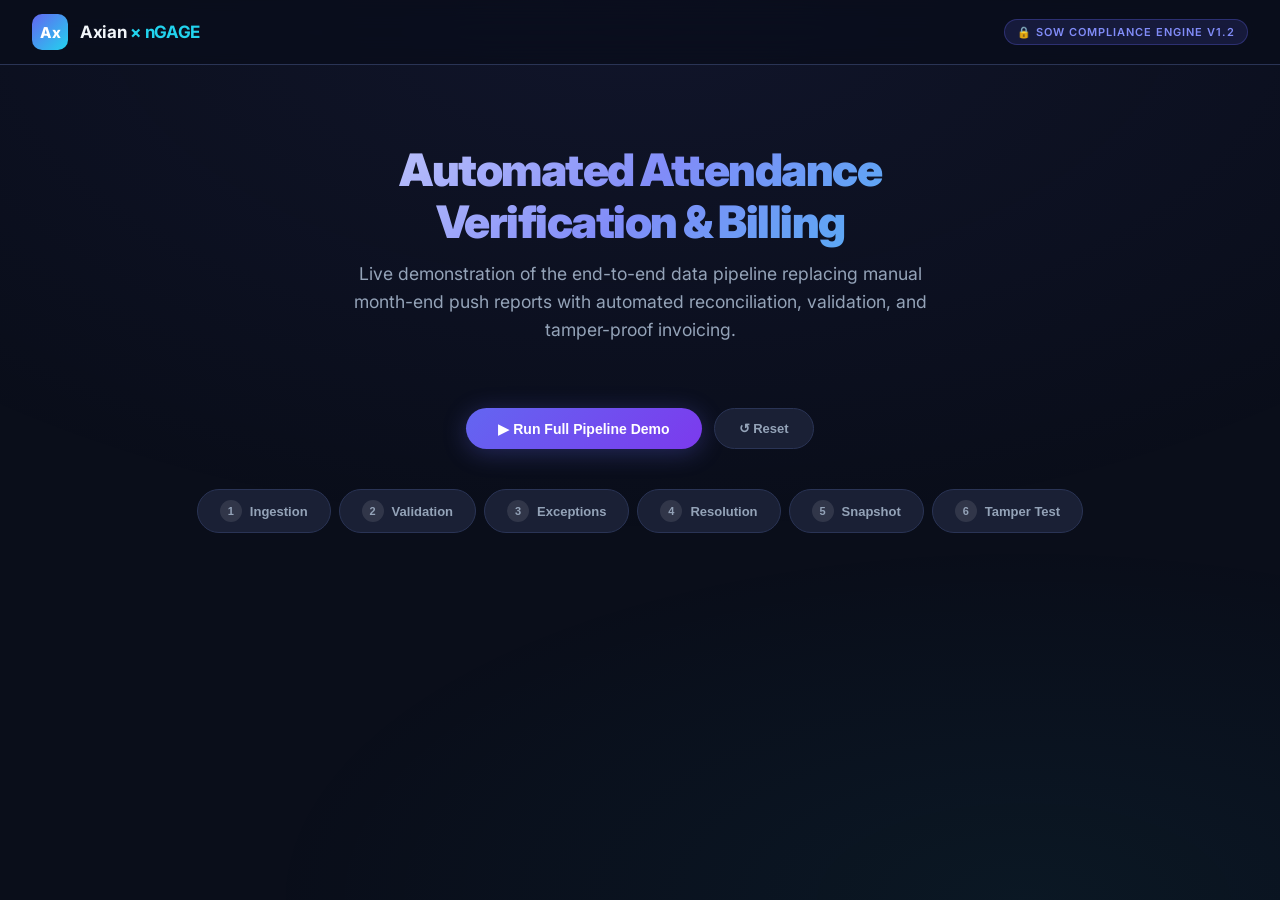
==== demo-dashboard.html @ 5ec512a0 "html demo added" ====
<!DOCTYPE html>
<html lang="en">
<head>
    <meta charset="UTF-8">
    <meta name="viewport" content="width=device-width, initial-scale=1.0">
    <title>Axian x nGAGE — Automated Attendance Verification & Billing System</title>
    <meta name="description" content="Live demo of the automated attendance reconciliation pipeline between Axian and nGAGE.">
    <link rel="preconnect" href="https://fonts.googleapis.com">
    <link href="https://fonts.googleapis.com/css2?family=Inter:wght@300;400;500;600;700;800;900&family=JetBrains+Mono:wght@400;500;600&display=swap" rel="stylesheet">
    <style>
        *, *::before, *::after { box-sizing: border-box; margin: 0; padding: 0; }
        :root {
            --bg-primary: #0a0e1a;
            --bg-secondary: #111827;
            --bg-card: #1a2035;
            --bg-card-hover: #1f2847;
            --border: #2a3455;
            --border-glow: rgba(99, 102, 241, 0.4);
            --text-primary: #f1f5f9;
            --text-secondary: #94a3b8;
            --text-muted: #64748b;
            --accent-indigo: #6366f1;
            --accent-indigo-light: #818cf8;
            --accent-cyan: #22d3ee;
            --accent-green: #34d399;
            --accent-green-bg: rgba(52, 211, 153, 0.12);
            --accent-amber: #fbbf24;
            --accent-amber-bg: rgba(251, 191, 36, 0.12);
            --accent-red: #f87171;
            --accent-red-bg: rgba(248, 113, 113, 0.12);
            --accent-blue: #60a5fa;
            --radius: 12px;
            --radius-lg: 16px;
            --shadow: 0 4px 24px rgba(0, 0, 0, 0.3);
            --shadow-glow: 0 0 30px rgba(99, 102, 241, 0.15);
        }
        html { scroll-behavior: smooth; }
        body {
            font-family: 'Inter', -apple-system, sans-serif;
            background: var(--bg-primary);
            color: var(--text-primary);
            min-height: 100vh;
            overflow-x: hidden;
        }
        body::before {
            content: '';
            position: fixed;
            top: 0; left: 0; right: 0; bottom: 0;
            background:
                radial-gradient(ellipse 80% 60% at 50% 0%, rgba(99,102,241,0.08), transparent),
                radial-gradient(ellipse 60% 40% at 80% 100%, rgba(34,211,238,0.05), transparent);
            pointer-events: none;
            z-index: 0;
        }

        /* Header */
        .header {
            position: sticky; top: 0; z-index: 100;
            background: rgba(10, 14, 26, 0.85);
            backdrop-filter: blur(20px) saturate(1.5);
            border-bottom: 1px solid var(--border);
            padding: 0 2rem;
        }
        .header-inner {
            max-width: 1400px; margin: 0 auto;
            display: flex; align-items: center; justify-content: space-between;
            height: 64px;
        }
        .logo-area { display: flex; align-items: center; gap: 12px; }
        .logo-icon {
            width: 36px; height: 36px; border-radius: 10px;
            background: linear-gradient(135deg, var(--accent-indigo), var(--accent-cyan));
            display: grid; place-items: center; font-weight: 800; font-size: 15px; color: #fff;
        }
        .logo-text { font-weight: 700; font-size: 17px; letter-spacing: -0.3px; }
        .logo-text span { color: var(--accent-cyan); }
        .header-badge {
            font-size: 11px; font-weight: 600; text-transform: uppercase; letter-spacing: 1px;
            padding: 5px 12px; border-radius: 999px;
            background: rgba(99,102,241,0.15); color: var(--accent-indigo-light);
            border: 1px solid rgba(99,102,241,0.3);
        }

        .main { position: relative; z-index: 1; max-width: 1400px; margin: 0 auto; padding: 2rem; }

        /* Hero */
        .hero {
            text-align: center; padding: 3rem 0 2rem;
        }
        .hero h1 {
            font-size: 2.8rem; font-weight: 900; letter-spacing: -1.5px;
            background: linear-gradient(135deg, #fff 0%, var(--accent-indigo-light) 50%, var(--accent-cyan) 100%);
            -webkit-background-clip: text; -webkit-text-fill-color: transparent;
            line-height: 1.15; margin-bottom: 0.75rem;
        }
        .hero p { color: var(--text-secondary); font-size: 1.1rem; max-width: 600px; margin: 0 auto 2rem; line-height: 1.6; }

        /* Pipeline Steps */
        .pipeline-controls {
            display: flex; justify-content: center; gap: 8px; flex-wrap: wrap; margin-bottom: 2.5rem;
        }
        .step-btn {
            padding: 10px 22px; border-radius: 999px; font-size: 13px; font-weight: 600;
            cursor: pointer; border: 1px solid var(--border); background: var(--bg-card);
            color: var(--text-secondary); transition: all 0.3s ease;
            display: flex; align-items: center; gap: 8px;
        }
        .step-btn:hover { border-color: var(--accent-indigo); color: var(--text-primary); background: var(--bg-card-hover); }
        .step-btn.active {
            background: linear-gradient(135deg, var(--accent-indigo), #4f46e5);
            color: #fff; border-color: transparent;
            box-shadow: 0 4px 20px rgba(99,102,241,0.35);
        }
        .step-btn.completed {
            background: var(--accent-green-bg); color: var(--accent-green);
            border-color: rgba(52, 211, 153, 0.3);
        }
        .step-num {
            width: 22px; height: 22px; border-radius: 50%; font-size: 11px;
            display: grid; place-items: center;
            background: rgba(255,255,255,0.1);
        }
        .step-btn.active .step-num { background: rgba(255,255,255,0.25); }
        .step-btn.completed .step-num { background: rgba(52,211,153,0.25); }

        /* Auto-Run Bar */
        .auto-run-bar {
            display: flex; justify-content: center; gap: 12px; margin-bottom: 2.5rem;
        }
        .run-all-btn {
            padding: 12px 32px; border-radius: 999px; font-size: 14px; font-weight: 700;
            cursor: pointer; border: none;
            background: linear-gradient(135deg, var(--accent-indigo), #7c3aed);
            color: #fff; transition: all 0.3s ease;
            box-shadow: 0 4px 24px rgba(99,102,241,0.3);
            display: flex; align-items: center; gap: 8px;
        }
        .run-all-btn:hover { transform: translateY(-2px); box-shadow: 0 8px 32px rgba(99,102,241,0.45); }
        .run-all-btn:disabled { opacity: 0.5; cursor: not-allowed; transform: none; }
        .reset-btn {
            padding: 12px 24px; border-radius: 999px; font-size: 13px; font-weight: 600;
            cursor: pointer; border: 1px solid var(--border); background: var(--bg-card);
            color: var(--text-secondary); transition: all 0.3s ease;
        }
        .reset-btn:hover { border-color: var(--accent-red); color: var(--accent-red); }

        /* Cards */
        .card {
            background: var(--bg-card); border: 1px solid var(--border);
            border-radius: var(--radius-lg); padding: 1.75rem;
            box-shadow: var(--shadow); margin-bottom: 1.5rem;
            transition: all 0.4s ease; opacity: 0; transform: translateY(20px);
        }
        .card.visible { opacity: 1; transform: translateY(0); }
        .card-header {
            display: flex; align-items: center; gap: 12px; margin-bottom: 1.25rem;
            padding-bottom: 1rem; border-bottom: 1px solid var(--border);
        }
        .card-icon {
            width: 40px; height: 40px; border-radius: 10px;
            display: grid; place-items: center; font-size: 18px; flex-shrink: 0;
        }
        .card-icon.ingestion { background: rgba(96, 165, 250, 0.15); color: var(--accent-blue); }
        .card-icon.validation { background: rgba(251, 191, 36, 0.15); color: var(--accent-amber); }
        .card-icon.exception { background: rgba(248, 113, 113, 0.15); color: var(--accent-red); }
        .card-icon.snapshot { background: rgba(52, 211, 153, 0.15); color: var(--accent-green); }
        .card-icon.tamper { background: rgba(248, 113, 113, 0.15); color: var(--accent-red); }
        .card-title { font-size: 1.1rem; font-weight: 700; letter-spacing: -0.3px; }
        .card-subtitle { font-size: 0.82rem; color: var(--text-muted); margin-top: 2px; }

        /* Data Table */
        .data-table {
            width: 100%; border-collapse: separate; border-spacing: 0;
            font-size: 0.85rem;
        }
        .data-table thead th {
            text-align: left; padding: 10px 14px; font-weight: 600; font-size: 0.75rem;
            text-transform: uppercase; letter-spacing: 0.8px; color: var(--text-muted);
            border-bottom: 1px solid var(--border);
        }
        .data-table tbody tr {
            transition: background 0.2s;
        }
        .data-table tbody tr:hover { background: rgba(255,255,255,0.02); }
        .data-table tbody td {
            padding: 10px 14px; border-bottom: 1px solid rgba(42, 52, 85, 0.5);
            color: var(--text-secondary);
        }
        .data-table tbody tr:last-child td { border-bottom: none; }
        .data-table tbody tr.row-enter { animation: rowSlide 0.4s ease forwards; }
        @keyframes rowSlide {
            from { opacity: 0; transform: translateX(-12px); }
            to { opacity: 1; transform: translateX(0); }
        }

        /* Badges */
        .badge {
            display: inline-flex; align-items: center; gap: 4px;
            padding: 3px 10px; border-radius: 999px; font-size: 0.72rem; font-weight: 600;
            text-transform: uppercase; letter-spacing: 0.5px;
        }
        .badge.active { background: var(--accent-green-bg); color: var(--accent-green); }
        .badge.critical { background: var(--accent-red-bg); color: var(--accent-red); }
        .badge.warning { background: var(--accent-amber-bg); color: var(--accent-amber); }
        .badge.resolved { background: var(--accent-green-bg); color: var(--accent-green); }
        .badge.overridden { background: rgba(96,165,250,0.12); color: var(--accent-blue); }
        .badge.open { background: var(--accent-red-bg); color: var(--accent-red); }

        /* Metrics Row */
        .metrics-row { display: grid; grid-template-columns: repeat(auto-fit, minmax(160px, 1fr)); gap: 12px; margin-bottom: 1.25rem; }
        .metric-box {
            background: rgba(255,255,255,0.03); border: 1px solid rgba(42,52,85,0.6);
            border-radius: var(--radius); padding: 14px 16px; text-align: center;
        }
        .metric-value {
            font-size: 1.8rem; font-weight: 800; letter-spacing: -1px;
            font-family: 'JetBrains Mono', monospace;
        }
        .metric-value.green { color: var(--accent-green); }
        .metric-value.amber { color: var(--accent-amber); }
        .metric-value.red { color: var(--accent-red); }
        .metric-value.blue { color: var(--accent-blue); }
        .metric-label { font-size: 0.72rem; color: var(--text-muted); margin-top: 4px; text-transform: uppercase; letter-spacing: 0.5px; font-weight: 600; }

        /* Hash Display */
        .hash-block {
            background: rgba(0,0,0,0.3); border: 1px solid var(--border);
            border-radius: 10px; padding: 16px 18px; margin: 12px 0;
            font-family: 'JetBrains Mono', monospace; font-size: 0.78rem;
            word-break: break-all; line-height: 1.7;
        }
        .hash-label { color: var(--text-muted); font-size: 0.7rem; font-weight: 600; text-transform: uppercase; letter-spacing: 0.5px; margin-bottom: 4px; }
        .hash-value { color: var(--accent-cyan); }
        .hash-value.red { color: var(--accent-red); }
        .hash-value.green { color: var(--accent-green); }

        /* Exception Cards */
        .exception-item {
            background: rgba(248,113,113,0.05); border: 1px solid rgba(248,113,113,0.15);
            border-radius: var(--radius); padding: 14px 16px; margin-bottom: 10px;
            transition: all 0.5s ease;
        }
        .exception-item.resolved {
            background: rgba(52,211,153,0.05); border-color: rgba(52,211,153,0.15);
        }
        .exception-header { display: flex; align-items: center; justify-content: space-between; margin-bottom: 6px; }
        .exception-rule { font-weight: 700; font-size: 0.88rem; }
        .exception-detail { font-size: 0.8rem; color: var(--text-muted); line-height: 1.5; }
        .exception-meta { display: flex; gap: 16px; margin-top: 8px; font-size: 0.75rem; color: var(--text-muted); }

        /* Resolve Button */
        .resolve-btn {
            padding: 6px 14px; border-radius: 8px; font-size: 0.75rem; font-weight: 600;
            cursor: pointer; border: 1px solid rgba(52,211,153,0.3);
            background: rgba(52,211,153,0.1); color: var(--accent-green);
            transition: all 0.2s;
        }
        .resolve-btn:hover { background: rgba(52,211,153,0.2); }
        .resolve-btn:disabled { opacity: 0.4; cursor: not-allowed; }

        /* Tamper Section */
        .tamper-compare {
            display: grid; grid-template-columns: 1fr 1fr; gap: 16px;
            margin-top: 12px;
        }
        .tamper-box {
            border-radius: var(--radius); padding: 14px 16px;
        }
        .tamper-box.original { background: rgba(52,211,153,0.06); border: 1px solid rgba(52,211,153,0.2); }
        .tamper-box.tampered { background: rgba(248,113,113,0.06); border: 1px solid rgba(248,113,113,0.2); }
        .tamper-box-label { font-size: 0.72rem; font-weight: 700; text-transform: uppercase; letter-spacing: 0.5px; margin-bottom: 8px; }
        .tamper-box.original .tamper-box-label { color: var(--accent-green); }
        .tamper-box.tampered .tamper-box-label { color: var(--accent-red); }

        /* Progress Bar */
        .progress-bar-container {
            height: 4px; background: rgba(255,255,255,0.06); border-radius: 999px;
            overflow: hidden; margin: 8px 0;
        }
        .progress-bar-fill {
            height: 100%; border-radius: 999px;
            background: linear-gradient(90deg, var(--accent-indigo), var(--accent-cyan));
            transition: width 0.8s ease;
            width: 0%;
        }

        /* Terminal Log */
        .log-area {
            background: rgba(0,0,0,0.4); border: 1px solid var(--border);
            border-radius: 10px; padding: 14px 16px;
            font-family: 'JetBrains Mono', monospace; font-size: 0.75rem;
            line-height: 1.8; max-height: 220px; overflow-y: auto;
            color: var(--text-muted);
        }
        .log-area .log-info { color: var(--accent-cyan); }
        .log-area .log-warn { color: var(--accent-amber); }
        .log-area .log-err { color: var(--accent-red); }
        .log-area .log-ok { color: var(--accent-green); }

        /* Snapshot Receipt */
        .snapshot-receipt {
            background: linear-gradient(135deg, rgba(52,211,153,0.08), rgba(99,102,241,0.08));
            border: 1px solid rgba(52,211,153,0.25);
            border-radius: var(--radius-lg); padding: 1.75rem; margin-top: 12px;
            position: relative; overflow: hidden;
        }
        .snapshot-receipt::before {
            content: ''; position: absolute; top: 0; left: 0; right: 0; height: 3px;
            background: linear-gradient(90deg, var(--accent-green), var(--accent-cyan), var(--accent-indigo));
        }
        .receipt-row { display: flex; justify-content: space-between; padding: 6px 0; border-bottom: 1px dashed rgba(255,255,255,0.06); }
        .receipt-row:last-child { border-bottom: none; }
        .receipt-key { color: var(--text-muted); font-size: 0.82rem; font-weight: 500; }
        .receipt-val { color: var(--text-primary); font-size: 0.82rem; font-weight: 600; font-family: 'JetBrains Mono', monospace; }

        /* Animations */
        @keyframes pulse { 0%, 100% { opacity: 1; } 50% { opacity: 0.5; } }
        .pulsing { animation: pulse 1.5s ease-in-out infinite; }
        @keyframes shimmer {
            0% { background-position: -200% 0; }
            100% { background-position: 200% 0; }
        }
        .shimmer-text {
            background: linear-gradient(90deg, var(--accent-green), var(--accent-cyan), var(--accent-green));
            background-size: 200% auto;
            -webkit-background-clip: text; -webkit-text-fill-color: transparent;
            animation: shimmer 3s linear infinite;
        }

        /* Alert Banner */
        .alert-banner {
            padding: 14px 20px; border-radius: var(--radius); margin-top: 16px;
            display: flex; align-items: center; gap: 10px; font-weight: 600; font-size: 0.9rem;
        }
        .alert-banner.success { background: rgba(52,211,153,0.1); border: 1px solid rgba(52,211,153,0.25); color: var(--accent-green); }
        .alert-banner.danger { background: rgba(248,113,113,0.1); border: 1px solid rgba(248,113,113,0.25); color: var(--accent-red); }

        /* Responsive */
        @media (max-width: 768px) {
            .hero h1 { font-size: 1.8rem; }
            .tamper-compare { grid-template-columns: 1fr; }
            .metrics-row { grid-template-columns: repeat(2, 1fr); }
            .pipeline-controls { gap: 6px; }
            .step-btn { padding: 8px 14px; font-size: 12px; }
        }

        /* Section visibility */
        .pipeline-section { display: none; }
        .pipeline-section.active { display: block; }
    </style>
</head>
<body>

    <!-- Header -->
    <header class="header">
        <div class="header-inner">
            <div class="logo-area">
                <div class="logo-icon">Ax</div>
                <div class="logo-text">Axian <span>× nGAGE</span></div>
            </div>
            <div class="header-badge">🔒 SOW Compliance Engine v1.2</div>
        </div>
    </header>

    <main class="main">
        <!-- Hero -->
        <section class="hero">
            <h1>Automated Attendance<br>Verification & Billing</h1>
            <p>Live demonstration of the end-to-end data pipeline replacing manual month-end push reports with automated reconciliation, validation, and tamper-proof invoicing.</p>
        </section>

        <!-- Controls -->
        <div class="auto-run-bar">
            <button class="run-all-btn" id="runAllBtn" onclick="runFullPipeline()">
                ▶ Run Full Pipeline Demo
            </button>
            <button class="reset-btn" id="resetBtn" onclick="resetDemo()">
                ↺ Reset
            </button>
        </div>

        <div class="pipeline-controls" id="pipelineControls">
            <button class="step-btn" data-step="1" onclick="goToStep(1)">
                <span class="step-num">1</span> Ingestion
            </button>
            <button class="step-btn" data-step="2" onclick="goToStep(2)">
                <span class="step-num">2</span> Validation
            </button>
            <button class="step-btn" data-step="3" onclick="goToStep(3)">
                <span class="step-num">3</span> Exceptions
            </button>
            <button class="step-btn" data-step="4" onclick="goToStep(4)">
                <span class="step-num">4</span> Resolution
            </button>
            <button class="step-btn" data-step="5" onclick="goToStep(5)">
                <span class="step-num">5</span> Snapshot
            </button>
            <button class="step-btn" data-step="6" onclick="goToStep(6)">
                <span class="step-num">6</span> Tamper Test
            </button>
        </div>

        <!-- STEP 1: Ingestion -->
        <section class="pipeline-section" id="section-1">
            <div class="card visible" id="card-ingestion">
                <div class="card-header">
                    <div class="card-icon ingestion">📡</div>
                    <div>
                        <div class="card-title">SOW Layer 1 — Data Ingestion from nGAGE API</div>
                        <div class="card-subtitle">OAuth2 Authenticated • Paginated • Exponential Backoff Retries</div>
                    </div>
                </div>
                <div class="log-area" id="ingestionLog"></div>
                <div class="progress-bar-container" style="margin-top:12px">
                    <div class="progress-bar-fill" id="ingestionProgress"></div>
                </div>
                <div id="ingestionTable" style="margin-top:16px"></div>
            </div>
        </section>

        <!-- STEP 2: Validation -->
        <section class="pipeline-section" id="section-2">
            <div class="card visible" id="card-validation">
                <div class="card-header">
                    <div class="card-icon validation">⚙️</div>
                    <div>
                        <div class="card-title">SOW Layer 2 — Validation Rules Engine</div>
                        <div class="card-subtitle">Headcount Match • Working Days Check • Absence Threshold</div>
                    </div>
                </div>
                <div class="metrics-row" id="validationMetrics"></div>
                <div id="validationResults"></div>
            </div>
        </section>

        <!-- STEP 3: Exceptions -->
        <section class="pipeline-section" id="section-3">
            <div class="card visible" id="card-exceptions">
                <div class="card-header">
                    <div class="card-icon exception">🚨</div>
                    <div>
                        <div class="card-title">SOW Layer 3 — SLA Exception Queue & Alerts</div>
                        <div class="card-subtitle">Webhook + Email Notifications Dispatched</div>
                    </div>
                </div>
                <div id="exceptionsQueue"></div>
                <div class="log-area" id="alertLog" style="margin-top:16px"></div>
            </div>
        </section>

        <!-- STEP 4: Resolution -->
        <section class="pipeline-section" id="section-4">
            <div class="card visible" id="card-resolution">
                <div class="card-header">
                    <div class="card-icon validation">✅</div>
                    <div>
                        <div class="card-title">SOW Layer 3 — Axian Operations Resolution</div>
                        <div class="card-subtitle">Manual Review & Clearance by Ops Manager / HR Admin</div>
                    </div>
                </div>
                <div id="resolutionQueue"></div>
                <div id="resolutionSummary" style="margin-top:16px"></div>
            </div>
        </section>

        <!-- STEP 5: Snapshot -->
        <section class="pipeline-section" id="section-5">
            <div class="card visible" id="card-snapshot">
                <div class="card-header">
                    <div class="card-icon snapshot">🔏</div>
                    <div>
                        <div class="card-title">SOW Layer 4 — Immutable SHA-256 Billing Snapshot</div>
                        <div class="card-subtitle">Canonical JSON • Cryptographic Hash • HMAC Digital Signature</div>
                    </div>
                </div>
                <div id="snapshotContent"></div>
            </div>
        </section>

        <!-- STEP 6: Tamper Detection -->
        <section class="pipeline-section" id="section-6">
            <div class="card visible" id="card-tamper">
                <div class="card-header">
                    <div class="card-icon tamper">🛡️</div>
                    <div>
                        <div class="card-title">Cryptographic Tamper Detection Audit</div>
                        <div class="card-subtitle">Simulating unauthorized database modification & hash re-verification</div>
                    </div>
                </div>
                <div id="tamperContent"></div>
            </div>
        </section>
    </main>

<script>
// =============================================================================
// SIMULATED DATA (mirrors mock nGAGE API from Python backend)
// =============================================================================
const PERIOD_KEY = "2026-08";
const EMPLOYEES = [
    { code: "EMP-1001", name: "Alice Smith",    status: "ACTIVE", days_worked: 22, approved_leaves: 0, unapproved: 0, location: "US-MAIN" },
    { code: "EMP-1002", name: "Bob Jones",      status: "ACTIVE", days_worked: 20, approved_leaves: 2, unapproved: 0, location: "US-MAIN" },
    { code: "EMP-1003", name: "Charlie Brown",  status: "ACTIVE", days_worked: 18, approved_leaves: 1, unapproved: 3, location: "US-MAIN" },
    { code: "EMP-1004", name: "Diana Prince",   status: "ACTIVE", days_worked: 15, approved_leaves: 0, unapproved: 0, location: "US-MAIN" },
    { code: "EMP-9999", name: "Ghost Employee", status: "ACTIVE", days_worked: 22, approved_leaves: 0, unapproved: 0, location: "US-MAIN" },
];
const EXPECTED_WORKING_DAYS = 22;
const MASTER_HEADCOUNT = ["EMP-1001", "EMP-1002", "EMP-1003", "EMP-1004"];

let currentStep = 0;
let isRunning = false;
let snapshotData = null;

// =============================================================================
// UTILITIES
// =============================================================================
// Speed modifier: multiplied by 4 to make the demo readable during presentations
function sleep(ms) { return new Promise(r => setTimeout(r, ms * 4)); }

function appendLog(id, text, cls = '') {
    const el = document.getElementById(id);
    const line = document.createElement('div');
    line.className = cls;
    line.textContent = `[${new Date().toLocaleTimeString()}] ${text}`;
    el.appendChild(line);
    el.scrollTop = el.scrollHeight;
}

function sha256Hex(str) {
    // Simple deterministic hash simulation for demo
    let h = 0;
    for (let i = 0; i < str.length; i++) { h = ((h << 5) - h + str.charCodeAt(i)) | 0; }
    const hex = Math.abs(h).toString(16).padStart(8, '0');
    return (hex + hex + hex + hex + hex + hex + hex + hex).substring(0, 64);
}

function updateStepButtons(step, status) {
    const btn = document.querySelector(`.step-btn[data-step="${step}"]`);
    if (status === 'active') {
        btn.classList.add('active');
        btn.classList.remove('completed');
    } else if (status === 'completed') {
        btn.classList.remove('active');
        btn.classList.add('completed');
        btn.querySelector('.step-num').textContent = '✓';
    }
}

function showSection(n) {
    document.querySelectorAll('.pipeline-section').forEach(s => s.classList.remove('active'));
    const sec = document.getElementById(`section-${n}`);
    if (sec) sec.classList.add('active');
}

// =============================================================================
// STEP 1: INGESTION
// =============================================================================
async function runIngestion() {
    showSection(1);
    updateStepButtons(1, 'active');
    const log = document.getElementById('ingestionLog');
    log.innerHTML = '';

    appendLog('ingestionLog', 'Initiating OAuth2 Client Credentials flow...', 'log-info');
    await sleep(600);
    appendLog('ingestionLog', 'Bearer token acquired: mock_bearer_xxxx...xxxx (expires in 3600s)', 'log-ok');
    await sleep(400);
    appendLog('ingestionLog', `Fetching attendance records for period "${PERIOD_KEY}"...`, 'log-info');

    document.getElementById('ingestionProgress').style.width = '30%';
    await sleep(500);
    appendLog('ingestionLog', `Page 1/2 fetched: 4 records (EMP-1001 through EMP-1004)`, 'log-info');
    document.getElementById('ingestionProgress').style.width = '65%';
    await sleep(500);
    appendLog('ingestionLog', `Page 2/2 fetched: 1 record (EMP-9999)`, 'log-info');
    document.getElementById('ingestionProgress').style.width = '100%';
    await sleep(300);
    appendLog('ingestionLog', `✓ Ingestion complete: ${EMPLOYEES.length} total records stored in AttendanceIngestion table.`, 'log-ok');

    // Render table
    let html = `<table class="data-table">
        <thead><tr><th>Employee Code</th><th>Name</th><th>Days Worked</th><th>Approved Leave</th><th>Unapproved</th><th>Status</th></tr></thead><tbody>`;
    for (let i = 0; i < EMPLOYEES.length; i++) {
        const e = EMPLOYEES[i];
        const isGhost = !MASTER_HEADCOUNT.includes(e.code);
        const hasIssue = e.unapproved > 0 || (e.days_worked + e.approved_leaves) !== EXPECTED_WORKING_DAYS || isGhost;
        html += `<tr class="row-enter" style="animation-delay:${i * 100}ms">
            <td style="font-family:'JetBrains Mono',monospace;font-weight:600;color:${isGhost ? 'var(--accent-red)' : 'var(--accent-cyan)'}">${e.code}</td>
            <td>${e.name}${isGhost ? ' ⚠️' : ''}</td>
            <td>${e.days_worked}</td>
            <td>${e.approved_leaves}</td>
            <td style="color:${e.unapproved > 0 ? 'var(--accent-red)' : 'var(--accent-green)'}; font-weight:600">${e.unapproved}</td>
            <td><span class="badge ${hasIssue ? 'warning' : 'active'}">${hasIssue ? '⚠ Flagged' : '✓ Clean'}</span></td>
        </tr>`;
    }
    html += '</tbody></table>';
    document.getElementById('ingestionTable').innerHTML = html;

    updateStepButtons(1, 'completed');
}

// =============================================================================
// STEP 2: VALIDATION
// =============================================================================
async function runValidation() {
    showSection(2);
    updateStepButtons(2, 'active');

    let passed = 0, flagged = 0;
    const validationResults = [];

    for (const e of EMPLOYEES) {
        const isKnown = MASTER_HEADCOUNT.includes(e.code);
        const totalAccounted = e.days_worked + e.approved_leaves;
        const daysMismatch = Math.abs(totalAccounted - EXPECTED_WORKING_DAYS) > 0.01;
        const absenceIssue = e.unapproved > 0;

        if (!isKnown) {
            validationResults.push({ code: e.code, name: e.name, rule: 'HEADCOUNT_MATCH', severity: 'CRITICAL', detail: 'Employee not in Axian master database' });
            flagged++;
        } else if (daysMismatch) {
            const variance = totalAccounted - EXPECTED_WORKING_DAYS;
            validationResults.push({ code: e.code, name: e.name, rule: 'WORKING_DAYS_MISMATCH', severity: Math.abs(variance) > 3 ? 'CRITICAL' : 'WARNING',
                detail: `Accounted ${totalAccounted}d vs expected ${EXPECTED_WORKING_DAYS}d (variance: ${variance > 0 ? '+' : ''}${variance}d)` });
            flagged++;
            if (absenceIssue) {
                validationResults.push({ code: e.code, name: e.name, rule: 'UNAPPROVED_ABSENCE', severity: 'WARNING',
                    detail: `${e.unapproved} unapproved absence days detected (threshold: 0)` });
                flagged++;
            }
        } else if (absenceIssue) {
            validationResults.push({ code: e.code, name: e.name, rule: 'UNAPPROVED_ABSENCE', severity: 'WARNING',
                detail: `${e.unapproved} unapproved absence days detected (threshold: 0)` });
            flagged++;
        } else {
            passed++;
        }
    }

    document.getElementById('validationMetrics').innerHTML = `
        <div class="metric-box"><div class="metric-value blue">${EMPLOYEES.length}</div><div class="metric-label">Total Records</div></div>
        <div class="metric-box"><div class="metric-value green">${passed}</div><div class="metric-label">Passed Clean</div></div>
        <div class="metric-box"><div class="metric-value red">${flagged}</div><div class="metric-label">Rules Triggered</div></div>
        <div class="metric-box"><div class="metric-value amber">3</div><div class="metric-label">Active Rules</div></div>
    `;

    let html = `<table class="data-table"><thead><tr><th>Employee</th><th>Rule Code</th><th>Severity</th><th>Detail</th></tr></thead><tbody>`;
    for (const r of validationResults) {
        html += `<tr class="row-enter"><td style="font-family:'JetBrains Mono',monospace;font-weight:600">${r.code}</td>
        <td style="color:var(--accent-amber);font-weight:600">${r.rule}</td>
        <td><span class="badge ${r.severity.toLowerCase()}">${r.severity}</span></td>
        <td style="font-size:0.8rem">${r.detail}</td></tr>`;
    }
    html += '</tbody></table>';
    document.getElementById('validationResults').innerHTML = html;
    await sleep(600);
    updateStepButtons(2, 'completed');

    // Store results for later steps
    window._validationResults = validationResults;
}

// =============================================================================
// STEP 3: EXCEPTION QUEUE & ALERTS
// =============================================================================
async function runExceptions() {
    showSection(3);
    updateStepButtons(3, 'active');
    const results = window._validationResults || [];
    const log = document.getElementById('alertLog');
    log.innerHTML = '';

    let html = '';
    for (let i = 0; i < results.length; i++) {
        const r = results[i];
        const slaHours = r.severity === 'CRITICAL' ? 24 : 48;
        const slaDue = new Date(Date.now() + slaHours * 3600000);
        r.slaHours = slaHours;
        r.slaDue = slaDue;
        r.id = `EXC-${1001 + i}`;

        html += `<div class="exception-item" id="exc-${r.id}">
            <div class="exception-header">
                <span class="exception-rule">${r.rule}</span>
                <span class="badge ${r.severity.toLowerCase()}">${r.severity}</span>
            </div>
            <div class="exception-detail">${r.detail}</div>
            <div class="exception-meta">
                <span>👤 ${r.code} (${r.name})</span>
                <span>⏱ SLA: ${slaHours}h</span>
                <span>📅 Due: ${slaDue.toLocaleString()}</span>
                <span class="badge open">OPEN</span>
            </div>
        </div>`;
    }
    document.getElementById('exceptionsQueue').innerHTML = html;

    await sleep(400);
    for (const r of results) {
        appendLog('alertLog', `[WEBHOOK] POST /attendance-alerts → Exception ${r.id} (${r.rule}, ${r.severity})`, 'log-warn');
        await sleep(250);
        appendLog('alertLog', `[EMAIL] To: billing-disputes@axian.com → "${r.severity} Attendance Exception: ${r.code}"`, 'log-warn');
        await sleep(200);
    }
    appendLog('alertLog', `✓ ${results.length} webhook + email alerts dispatched successfully.`, 'log-ok');

    updateStepButtons(3, 'completed');
    window._exceptions = results;
}

// =============================================================================
// STEP 4: RESOLUTION
// =============================================================================
async function runResolution() {
    showSection(4);
    updateStepButtons(4, 'active');
    const exceptions = window._exceptions || [];

    let html = '';
    for (const exc of exceptions) {
        const canResolve = exc.rule !== 'HEADCOUNT_MATCH';
        html += `<div class="exception-item" id="resolve-${exc.id}">
            <div class="exception-header">
                <span class="exception-rule">${exc.rule} — ${exc.code} (${exc.name})</span>
                ${canResolve ? `<button class="resolve-btn" id="btn-${exc.id}" onclick="resolveException('${exc.id}')">Resolve</button>` : '<span class="badge critical">UNRESOLVABLE</span>'}
            </div>
            <div class="exception-detail">${exc.detail}</div>
            <div class="exception-meta">
                <span class="badge open" id="status-${exc.id}">OPEN</span>
            </div>
        </div>`;
    }
    document.getElementById('resolutionQueue').innerHTML = html;

    // Auto-resolve in demo mode
    for (const exc of exceptions) {
        if (exc.rule === 'HEADCOUNT_MATCH') continue;
        await sleep(1000);
        resolveException(exc.id);
    }

    await sleep(600);

    const openCount = exceptions.filter(e => e.rule === 'HEADCOUNT_MATCH').length;
    const resolved = exceptions.length - openCount;
    document.getElementById('resolutionSummary').innerHTML = `
        <div class="metrics-row">
            <div class="metric-box"><div class="metric-value green">${resolved}</div><div class="metric-label">Resolved</div></div>
            <div class="metric-box"><div class="metric-value red">${openCount}</div><div class="metric-label">Open (Excluded)</div></div>
        </div>
        <div class="alert-banner success">✓ Resolvable exceptions cleared. ${openCount > 0 ? `${openCount} unknown headcount record excluded from billing.` : 'All clear for snapshot generation.'}</div>
    `;

    updateStepButtons(4, 'completed');
}

function resolveException(id) {
    const item = document.getElementById(`resolve-${id}`);
    const badge = document.getElementById(`status-${id}`);
    const btn = document.getElementById(`btn-${id}`);
    if (item) item.classList.add('resolved');
    if (badge) { badge.className = 'badge resolved'; badge.textContent = 'RESOLVED'; }
    if (btn) { btn.textContent = '✓ Done'; btn.disabled = true; }
}

// =============================================================================
// STEP 5: SNAPSHOT
// =============================================================================
async function runSnapshot() {
    showSection(5);
    updateStepButtons(5, 'active');

    // Build canonical payload
    const approvedEmps = EMPLOYEES.filter(e => MASTER_HEADCOUNT.includes(e.code));
    const totalBillable = approvedEmps.reduce((s, e) => s + e.days_worked, 0);
    const totalLeaves = approvedEmps.reduce((s, e) => s + e.approved_leaves, 0);

    const payload = {
        version: "v1.2.0",
        period_key: PERIOD_KEY,
        ingestion_batch_id: "batch-" + Date.now().toString(36),
        summary: { total_headcount: approvedEmps.length, total_billable_days: totalBillable, total_approved_leaves: totalLeaves },
        line_items: approvedEmps.map(e => ({
            employee_code: e.code,
            days_worked: e.days_worked,
            approved_leaves: e.approved_leaves,
            unapproved_absences: e.unapproved,
        }))
    };

    const canonicalJson = JSON.stringify(payload, Object.keys(payload).sort());
    const hash = sha256Hex(canonicalJson);
    const hmac = sha256Hex("HMAC:" + canonicalJson);
    const snapshotId = `SNP-${PERIOD_KEY}-${hash.substring(0, 8).toUpperCase()}`;

    snapshotData = { payload, canonicalJson, hash, hmac, snapshotId, totalBillable, totalLeaves, headcount: approvedEmps.length };

    document.getElementById('snapshotContent').innerHTML = `
        <div class="snapshot-receipt">
            <div style="text-align:center;margin-bottom:16px">
                <div style="font-size:1.4rem;font-weight:800;letter-spacing:-0.5px" class="shimmer-text">IMMUTABLE BILLING SNAPSHOT</div>
                <div style="font-size:0.8rem;color:var(--text-muted);margin-top:4px">Generated ${new Date().toLocaleString()}</div>
            </div>
            <div class="receipt-row"><span class="receipt-key">Snapshot ID</span><span class="receipt-val" style="color:var(--accent-cyan)">${snapshotId}</span></div>
            <div class="receipt-row"><span class="receipt-key">Period</span><span class="receipt-val">${PERIOD_KEY}</span></div>
            <div class="receipt-row"><span class="receipt-key">Total Headcount</span><span class="receipt-val">${approvedEmps.length} employees</span></div>
            <div class="receipt-row"><span class="receipt-key">Total Billable Days</span><span class="receipt-val" style="color:var(--accent-green)">${totalBillable.toFixed(1)}</span></div>
            <div class="receipt-row"><span class="receipt-key">Total Approved Leaves</span><span class="receipt-val">${totalLeaves.toFixed(1)}</span></div>
        </div>

        <div class="hash-block" style="margin-top:16px">
            <div class="hash-label">SHA-256 Content Hash (snapshot_hash)</div>
            <div class="hash-value green">${hash}</div>
        </div>
        <div class="hash-block">
            <div class="hash-label">HMAC-SHA256 Digital Signature (hmac_signature)</div>
            <div class="hash-value green">${hmac}</div>
        </div>

        <div class="alert-banner success" style="margin-top:16px">🔏 Snapshot locked and ready for ERP / Invoicing System trigger. Data is now immutable.</div>
    `;

    updateStepButtons(5, 'completed');
}

// =============================================================================
// STEP 6: TAMPER DETECTION
// =============================================================================
async function runTamperTest() {
    showSection(6);
    updateStepButtons(6, 'active');

    if (!snapshotData) {
        document.getElementById('tamperContent').innerHTML = '<div class="alert-banner danger">⚠ Run steps 1-5 first to generate a snapshot.</div>';
        return;
    }

    const originalHash = snapshotData.hash;

    // Tamper: change billable days from real value to 999
    const tampered = JSON.parse(JSON.stringify(snapshotData.payload));
    tampered.summary.total_billable_days = 999.0;
    const tamperedJson = JSON.stringify(tampered, Object.keys(tampered).sort());
    const tamperedHash = sha256Hex(tamperedJson);

    document.getElementById('tamperContent').innerHTML = `
        <div style="font-size:0.9rem;color:var(--text-secondary);margin-bottom:16px;line-height:1.6">
            Simulating a rogue actor directly modifying the database record — changing <strong style="color:var(--accent-green)">total_billable_days: ${snapshotData.totalBillable}</strong>
            to <strong style="color:var(--accent-red)">total_billable_days: 999.0</strong> — and then re-running the integrity audit...
        </div>

        <div class="tamper-compare">
            <div class="tamper-box original">
                <div class="tamper-box-label">✓ Original Stored Record</div>
                <div style="font-size:0.82rem;color:var(--text-secondary);line-height:1.7">
                    <strong>Billable Days:</strong> ${snapshotData.totalBillable}<br>
                    <strong>Headcount:</strong> ${snapshotData.headcount}<br>
                    <strong>Leaves:</strong> ${snapshotData.totalLeaves}
                </div>
            </div>
            <div class="tamper-box tampered">
                <div class="tamper-box-label">✗ Tampered Database Record</div>
                <div style="font-size:0.82rem;color:var(--text-secondary);line-height:1.7">
                    <strong>Billable Days:</strong> <span style="color:var(--accent-red);font-weight:700;text-decoration:line-through">${snapshotData.totalBillable}</span> → <span style="color:var(--accent-red);font-weight:700">999.0</span><br>
                    <strong>Headcount:</strong> ${snapshotData.headcount}<br>
                    <strong>Leaves:</strong> ${snapshotData.totalLeaves}
                </div>
            </div>
        </div>

        <div class="hash-block" style="margin-top:16px">
            <div class="hash-label">Original SHA-256 Hash (stored at creation time)</div>
            <div class="hash-value green">${originalHash}</div>
        </div>
        <div class="hash-block">
            <div class="hash-label">Re-Computed SHA-256 Hash (from tampered payload)</div>
            <div class="hash-value red">${tamperedHash}</div>
        </div>
        <div class="hash-block" style="border-color:rgba(248,113,113,0.4)">
            <div class="hash-label" style="color:var(--accent-red)">Match Result</div>
            <div class="hash-value red" style="font-size:0.9rem;font-weight:700">
                ✗ MISMATCH DETECTED — Hashes do not match!
            </div>
        </div>

        <div class="alert-banner danger" style="margin-top:16px">
            🚨 TAMPER DETECTED: Payload SHA-256 hash mismatch! The billing record has been modified after snapshot creation. Invoice generation BLOCKED.
        </div>
    `;

    updateStepButtons(6, 'completed');
}

// =============================================================================
// PIPELINE CONTROL
// =============================================================================
async function runFullPipeline() {
    if (isRunning) return;
    isRunning = true;
    document.getElementById('runAllBtn').disabled = true;
    document.getElementById('runAllBtn').innerHTML = '⏳ Pipeline Running...';

    await runIngestion();
    await sleep(800);
    await runValidation();
    await sleep(800);
    await runExceptions();
    await sleep(800);
    await runResolution();
    await sleep(800);
    await runSnapshot();
    await sleep(800);
    await runTamperTest();

    isRunning = false;
    document.getElementById('runAllBtn').disabled = false;
    document.getElementById('runAllBtn').innerHTML = '✓ Pipeline Complete';
    document.getElementById('runAllBtn').style.background = 'linear-gradient(135deg, #059669, #10b981)';
}

function goToStep(n) {
    currentStep = n;
    showSection(n);
    const steps = { 1: runIngestion, 2: runValidation, 3: runExceptions, 4: runResolution, 5: runSnapshot, 6: runTamperTest };
    if (steps[n]) steps[n]();
}

function resetDemo() {
    isRunning = false;
    currentStep = 0;
    snapshotData = null;
    window._validationResults = null;
    window._exceptions = null;
    document.querySelectorAll('.pipeline-section').forEach(s => s.classList.remove('active'));
    document.querySelectorAll('.step-btn').forEach(b => {
        b.classList.remove('active', 'completed');
        const num = b.getAttribute('data-step');
        b.querySelector('.step-num').textContent = num;
    });
    document.getElementById('runAllBtn').disabled = false;
    document.getElementById('runAllBtn').innerHTML = '▶ Run Full Pipeline Demo';
    document.getElementById('runAllBtn').style.background = '';
    // Clear content
    ['ingestionLog', 'ingestionTable', 'validationMetrics', 'validationResults',
     'exceptionsQueue', 'alertLog', 'resolutionQueue', 'resolutionSummary',
     'snapshotContent', 'tamperContent'].forEach(id => {
        const el = document.getElementById(id);
        if (el) el.innerHTML = '';
    });
    document.getElementById('ingestionProgress').style.width = '0%';
}
</script>
</body>
</html>
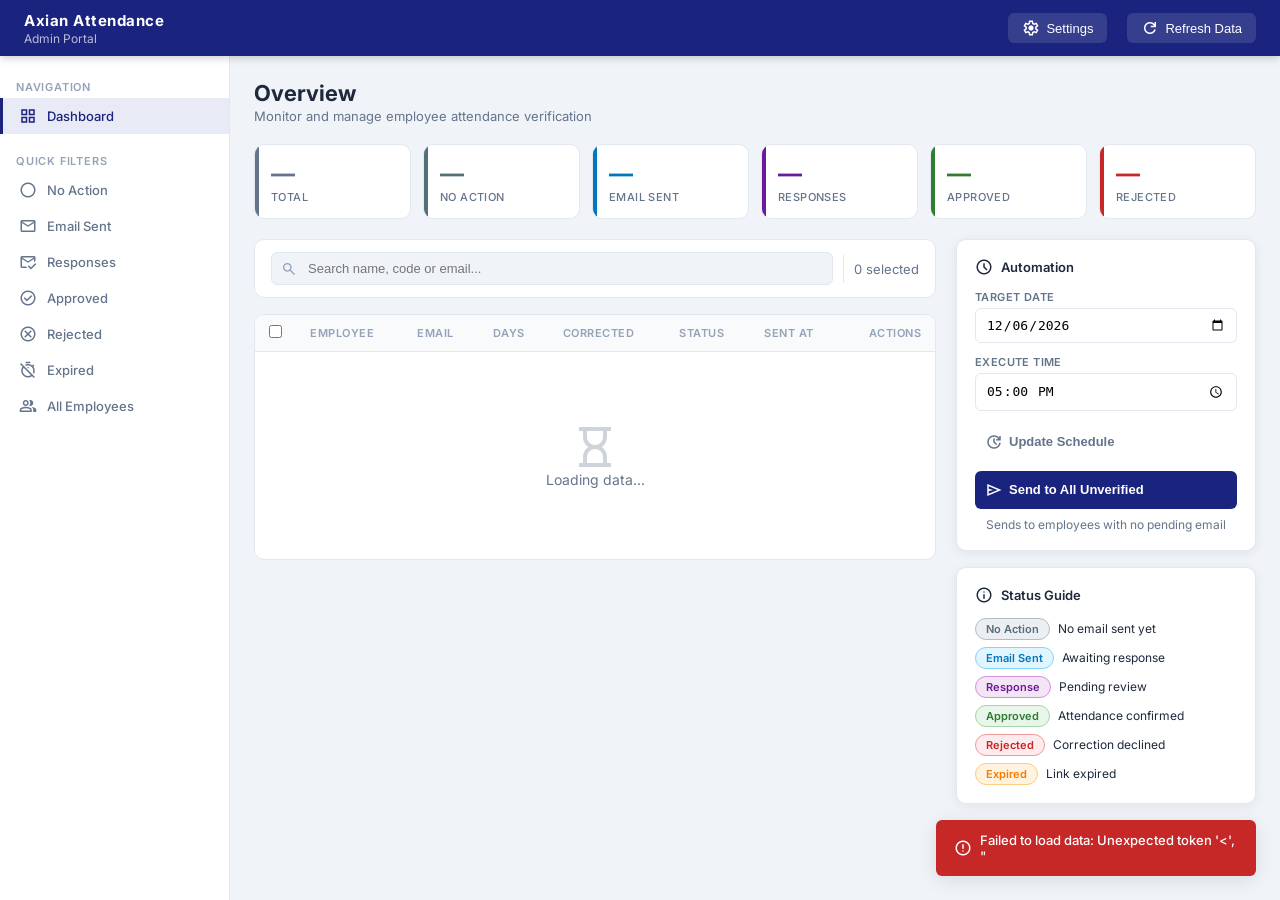
==== commit 9da1e6a3: "few bugs fixed" ====
--- a/demo-dashboard.html
+++ b/demo-dashboard.html
@@ -1,954 +1,607 @@
-<!DOCTYPE html>
+﻿<!DOCTYPE html>
 <html lang="en">
 <head>
-    <meta charset="UTF-8">
-    <meta name="viewport" content="width=device-width, initial-scale=1.0">
-    <title>Axian x nGAGE — Automated Attendance Verification & Billing System</title>
-    <meta name="description" content="Live demo of the automated attendance reconciliation pipeline between Axian and nGAGE.">
-    <link rel="preconnect" href="https://fonts.googleapis.com">
-    <link href="https://fonts.googleapis.com/css2?family=Inter:wght@300;400;500;600;700;800;900&family=JetBrains+Mono:wght@400;500;600&display=swap" rel="stylesheet">
-    <style>
-        *, *::before, *::after { box-sizing: border-box; margin: 0; padding: 0; }
-        :root {
-            --bg-primary: #0a0e1a;
-            --bg-secondary: #111827;
-            --bg-card: #1a2035;
-            --bg-card-hover: #1f2847;
-            --border: #2a3455;
-            --border-glow: rgba(99, 102, 241, 0.4);
-            --text-primary: #f1f5f9;
-            --text-secondary: #94a3b8;
-            --text-muted: #64748b;
-            --accent-indigo: #6366f1;
-            --accent-indigo-light: #818cf8;
-            --accent-cyan: #22d3ee;
-            --accent-green: #34d399;
-            --accent-green-bg: rgba(52, 211, 153, 0.12);
-            --accent-amber: #fbbf24;
-            --accent-amber-bg: rgba(251, 191, 36, 0.12);
-            --accent-red: #f87171;
-            --accent-red-bg: rgba(248, 113, 113, 0.12);
-            --accent-blue: #60a5fa;
-            --radius: 12px;
-            --radius-lg: 16px;
-            --shadow: 0 4px 24px rgba(0, 0, 0, 0.3);
-            --shadow-glow: 0 0 30px rgba(99, 102, 241, 0.15);
-        }
-        html { scroll-behavior: smooth; }
-        body {
-            font-family: 'Inter', -apple-system, sans-serif;
-            background: var(--bg-primary);
-            color: var(--text-primary);
-            min-height: 100vh;
-            overflow-x: hidden;
-        }
-        body::before {
-            content: '';
-            position: fixed;
-            top: 0; left: 0; right: 0; bottom: 0;
-            background:
-                radial-gradient(ellipse 80% 60% at 50% 0%, rgba(99,102,241,0.08), transparent),
-                radial-gradient(ellipse 60% 40% at 80% 100%, rgba(34,211,238,0.05), transparent);
-            pointer-events: none;
-            z-index: 0;
-        }
-
-        /* Header */
-        .header {
-            position: sticky; top: 0; z-index: 100;
-            background: rgba(10, 14, 26, 0.85);
-            backdrop-filter: blur(20px) saturate(1.5);
-            border-bottom: 1px solid var(--border);
-            padding: 0 2rem;
-        }
-        .header-inner {
-            max-width: 1400px; margin: 0 auto;
-            display: flex; align-items: center; justify-content: space-between;
-            height: 64px;
-        }
-        .logo-area { display: flex; align-items: center; gap: 12px; }
-        .logo-icon {
-            width: 36px; height: 36px; border-radius: 10px;
-            background: linear-gradient(135deg, var(--accent-indigo), var(--accent-cyan));
-            display: grid; place-items: center; font-weight: 800; font-size: 15px; color: #fff;
-        }
-        .logo-text { font-weight: 700; font-size: 17px; letter-spacing: -0.3px; }
-        .logo-text span { color: var(--accent-cyan); }
-        .header-badge {
-            font-size: 11px; font-weight: 600; text-transform: uppercase; letter-spacing: 1px;
-            padding: 5px 12px; border-radius: 999px;
-            background: rgba(99,102,241,0.15); color: var(--accent-indigo-light);
-            border: 1px solid rgba(99,102,241,0.3);
-        }
-
-        .main { position: relative; z-index: 1; max-width: 1400px; margin: 0 auto; padding: 2rem; }
-
-        /* Hero */
-        .hero {
-            text-align: center; padding: 3rem 0 2rem;
-        }
-        .hero h1 {
-            font-size: 2.8rem; font-weight: 900; letter-spacing: -1.5px;
-            background: linear-gradient(135deg, #fff 0%, var(--accent-indigo-light) 50%, var(--accent-cyan) 100%);
-            -webkit-background-clip: text; -webkit-text-fill-color: transparent;
-            line-height: 1.15; margin-bottom: 0.75rem;
-        }
-        .hero p { color: var(--text-secondary); font-size: 1.1rem; max-width: 600px; margin: 0 auto 2rem; line-height: 1.6; }
-
-        /* Pipeline Steps */
-        .pipeline-controls {
-            display: flex; justify-content: center; gap: 8px; flex-wrap: wrap; margin-bottom: 2.5rem;
-        }
-        .step-btn {
-            padding: 10px 22px; border-radius: 999px; font-size: 13px; font-weight: 600;
-            cursor: pointer; border: 1px solid var(--border); background: var(--bg-card);
-            color: var(--text-secondary); transition: all 0.3s ease;
-            display: flex; align-items: center; gap: 8px;
-        }
-        .step-btn:hover { border-color: var(--accent-indigo); color: var(--text-primary); background: var(--bg-card-hover); }
-        .step-btn.active {
-            background: linear-gradient(135deg, var(--accent-indigo), #4f46e5);
-            color: #fff; border-color: transparent;
-            box-shadow: 0 4px 20px rgba(99,102,241,0.35);
-        }
-        .step-btn.completed {
-            background: var(--accent-green-bg); color: var(--accent-green);
-            border-color: rgba(52, 211, 153, 0.3);
-        }
-        .step-num {
-            width: 22px; height: 22px; border-radius: 50%; font-size: 11px;
-            display: grid; place-items: center;
-            background: rgba(255,255,255,0.1);
-        }
-        .step-btn.active .step-num { background: rgba(255,255,255,0.25); }
-        .step-btn.completed .step-num { background: rgba(52,211,153,0.25); }
-
-        /* Auto-Run Bar */
-        .auto-run-bar {
-            display: flex; justify-content: center; gap: 12px; margin-bottom: 2.5rem;
-        }
-        .run-all-btn {
-            padding: 12px 32px; border-radius: 999px; font-size: 14px; font-weight: 700;
-            cursor: pointer; border: none;
-            background: linear-gradient(135deg, var(--accent-indigo), #7c3aed);
-            color: #fff; transition: all 0.3s ease;
-            box-shadow: 0 4px 24px rgba(99,102,241,0.3);
-            display: flex; align-items: center; gap: 8px;
-        }
-        .run-all-btn:hover { transform: translateY(-2px); box-shadow: 0 8px 32px rgba(99,102,241,0.45); }
-        .run-all-btn:disabled { opacity: 0.5; cursor: not-allowed; transform: none; }
-        .reset-btn {
-            padding: 12px 24px; border-radius: 999px; font-size: 13px; font-weight: 600;
-            cursor: pointer; border: 1px solid var(--border); background: var(--bg-card);
-            color: var(--text-secondary); transition: all 0.3s ease;
-        }
-        .reset-btn:hover { border-color: var(--accent-red); color: var(--accent-red); }
-
-        /* Cards */
-        .card {
-            background: var(--bg-card); border: 1px solid var(--border);
-            border-radius: var(--radius-lg); padding: 1.75rem;
-            box-shadow: var(--shadow); margin-bottom: 1.5rem;
-            transition: all 0.4s ease; opacity: 0; transform: translateY(20px);
-        }
-        .card.visible { opacity: 1; transform: translateY(0); }
-        .card-header {
-            display: flex; align-items: center; gap: 12px; margin-bottom: 1.25rem;
-            padding-bottom: 1rem; border-bottom: 1px solid var(--border);
-        }
-        .card-icon {
-            width: 40px; height: 40px; border-radius: 10px;
-            display: grid; place-items: center; font-size: 18px; flex-shrink: 0;
-        }
-        .card-icon.ingestion { background: rgba(96, 165, 250, 0.15); color: var(--accent-blue); }
-        .card-icon.validation { background: rgba(251, 191, 36, 0.15); color: var(--accent-amber); }
-        .card-icon.exception { background: rgba(248, 113, 113, 0.15); color: var(--accent-red); }
-        .card-icon.snapshot { background: rgba(52, 211, 153, 0.15); color: var(--accent-green); }
-        .card-icon.tamper { background: rgba(248, 113, 113, 0.15); color: var(--accent-red); }
-        .card-title { font-size: 1.1rem; font-weight: 700; letter-spacing: -0.3px; }
-        .card-subtitle { font-size: 0.82rem; color: var(--text-muted); margin-top: 2px; }
-
-        /* Data Table */
-        .data-table {
-            width: 100%; border-collapse: separate; border-spacing: 0;
-            font-size: 0.85rem;
-        }
-        .data-table thead th {
-            text-align: left; padding: 10px 14px; font-weight: 600; font-size: 0.75rem;
-            text-transform: uppercase; letter-spacing: 0.8px; color: var(--text-muted);
-            border-bottom: 1px solid var(--border);
-        }
-        .data-table tbody tr {
-            transition: background 0.2s;
-        }
-        .data-table tbody tr:hover { background: rgba(255,255,255,0.02); }
-        .data-table tbody td {
-            padding: 10px 14px; border-bottom: 1px solid rgba(42, 52, 85, 0.5);
-            color: var(--text-secondary);
-        }
-        .data-table tbody tr:last-child td { border-bottom: none; }
-        .data-table tbody tr.row-enter { animation: rowSlide 0.4s ease forwards; }
-        @keyframes rowSlide {
-            from { opacity: 0; transform: translateX(-12px); }
-            to { opacity: 1; transform: translateX(0); }
-        }
-
-        /* Badges */
-        .badge {
-            display: inline-flex; align-items: center; gap: 4px;
-            padding: 3px 10px; border-radius: 999px; font-size: 0.72rem; font-weight: 600;
-            text-transform: uppercase; letter-spacing: 0.5px;
-        }
-        .badge.active { background: var(--accent-green-bg); color: var(--accent-green); }
-        .badge.critical { background: var(--accent-red-bg); color: var(--accent-red); }
-        .badge.warning { background: var(--accent-amber-bg); color: var(--accent-amber); }
-        .badge.resolved { background: var(--accent-green-bg); color: var(--accent-green); }
-        .badge.overridden { background: rgba(96,165,250,0.12); color: var(--accent-blue); }
-        .badge.open { background: var(--accent-red-bg); color: var(--accent-red); }
-
-        /* Metrics Row */
-        .metrics-row { display: grid; grid-template-columns: repeat(auto-fit, minmax(160px, 1fr)); gap: 12px; margin-bottom: 1.25rem; }
-        .metric-box {
-            background: rgba(255,255,255,0.03); border: 1px solid rgba(42,52,85,0.6);
-            border-radius: var(--radius); padding: 14px 16px; text-align: center;
-        }
-        .metric-value {
-            font-size: 1.8rem; font-weight: 800; letter-spacing: -1px;
-            font-family: 'JetBrains Mono', monospace;
-        }
-        .metric-value.green { color: var(--accent-green); }
-        .metric-value.amber { color: var(--accent-amber); }
-        .metric-value.red { color: var(--accent-red); }
-        .metric-value.blue { color: var(--accent-blue); }
-        .metric-label { font-size: 0.72rem; color: var(--text-muted); margin-top: 4px; text-transform: uppercase; letter-spacing: 0.5px; font-weight: 600; }
-
-        /* Hash Display */
-        .hash-block {
-            background: rgba(0,0,0,0.3); border: 1px solid var(--border);
-            border-radius: 10px; padding: 16px 18px; margin: 12px 0;
-            font-family: 'JetBrains Mono', monospace; font-size: 0.78rem;
-            word-break: break-all; line-height: 1.7;
-        }
-        .hash-label { color: var(--text-muted); font-size: 0.7rem; font-weight: 600; text-transform: uppercase; letter-spacing: 0.5px; margin-bottom: 4px; }
-        .hash-value { color: var(--accent-cyan); }
-        .hash-value.red { color: var(--accent-red); }
-        .hash-value.green { color: var(--accent-green); }
-
-        /* Exception Cards */
-        .exception-item {
-            background: rgba(248,113,113,0.05); border: 1px solid rgba(248,113,113,0.15);
-            border-radius: var(--radius); padding: 14px 16px; margin-bottom: 10px;
-            transition: all 0.5s ease;
-        }
-        .exception-item.resolved {
-            background: rgba(52,211,153,0.05); border-color: rgba(52,211,153,0.15);
-        }
-        .exception-header { display: flex; align-items: center; justify-content: space-between; margin-bottom: 6px; }
-        .exception-rule { font-weight: 700; font-size: 0.88rem; }
-        .exception-detail { font-size: 0.8rem; color: var(--text-muted); line-height: 1.5; }
-        .exception-meta { display: flex; gap: 16px; margin-top: 8px; font-size: 0.75rem; color: var(--text-muted); }
-
-        /* Resolve Button */
-        .resolve-btn {
-            padding: 6px 14px; border-radius: 8px; font-size: 0.75rem; font-weight: 600;
-            cursor: pointer; border: 1px solid rgba(52,211,153,0.3);
-            background: rgba(52,211,153,0.1); color: var(--accent-green);
-            transition: all 0.2s;
-        }
-        .resolve-btn:hover { background: rgba(52,211,153,0.2); }
-        .resolve-btn:disabled { opacity: 0.4; cursor: not-allowed; }
-
-        /* Tamper Section */
-        .tamper-compare {
-            display: grid; grid-template-columns: 1fr 1fr; gap: 16px;
-            margin-top: 12px;
-        }
-        .tamper-box {
-            border-radius: var(--radius); padding: 14px 16px;
-        }
-        .tamper-box.original { background: rgba(52,211,153,0.06); border: 1px solid rgba(52,211,153,0.2); }
-        .tamper-box.tampered { background: rgba(248,113,113,0.06); border: 1px solid rgba(248,113,113,0.2); }
-        .tamper-box-label { font-size: 0.72rem; font-weight: 700; text-transform: uppercase; letter-spacing: 0.5px; margin-bottom: 8px; }
-        .tamper-box.original .tamper-box-label { color: var(--accent-green); }
-        .tamper-box.tampered .tamper-box-label { color: var(--accent-red); }
-
-        /* Progress Bar */
-        .progress-bar-container {
-            height: 4px; background: rgba(255,255,255,0.06); border-radius: 999px;
-            overflow: hidden; margin: 8px 0;
-        }
-        .progress-bar-fill {
-            height: 100%; border-radius: 999px;
-            background: linear-gradient(90deg, var(--accent-indigo), var(--accent-cyan));
-            transition: width 0.8s ease;
-            width: 0%;
-        }
-
-        /* Terminal Log */
-        .log-area {
-            background: rgba(0,0,0,0.4); border: 1px solid var(--border);
-            border-radius: 10px; padding: 14px 16px;
-            font-family: 'JetBrains Mono', monospace; font-size: 0.75rem;
-            line-height: 1.8; max-height: 220px; overflow-y: auto;
-            color: var(--text-muted);
-        }
-        .log-area .log-info { color: var(--accent-cyan); }
-        .log-area .log-warn { color: var(--accent-amber); }
-        .log-area .log-err { color: var(--accent-red); }
-        .log-area .log-ok { color: var(--accent-green); }
-
-        /* Snapshot Receipt */
-        .snapshot-receipt {
-            background: linear-gradient(135deg, rgba(52,211,153,0.08), rgba(99,102,241,0.08));
-            border: 1px solid rgba(52,211,153,0.25);
-            border-radius: var(--radius-lg); padding: 1.75rem; margin-top: 12px;
-            position: relative; overflow: hidden;
-        }
-        .snapshot-receipt::before {
-            content: ''; position: absolute; top: 0; left: 0; right: 0; height: 3px;
-            background: linear-gradient(90deg, var(--accent-green), var(--accent-cyan), var(--accent-indigo));
-        }
-        .receipt-row { display: flex; justify-content: space-between; padding: 6px 0; border-bottom: 1px dashed rgba(255,255,255,0.06); }
-        .receipt-row:last-child { border-bottom: none; }
-        .receipt-key { color: var(--text-muted); font-size: 0.82rem; font-weight: 500; }
-        .receipt-val { color: var(--text-primary); font-size: 0.82rem; font-weight: 600; font-family: 'JetBrains Mono', monospace; }
-
-        /* Animations */
-        @keyframes pulse { 0%, 100% { opacity: 1; } 50% { opacity: 0.5; } }
-        .pulsing { animation: pulse 1.5s ease-in-out infinite; }
-        @keyframes shimmer {
-            0% { background-position: -200% 0; }
-            100% { background-position: 200% 0; }
-        }
-        .shimmer-text {
-            background: linear-gradient(90deg, var(--accent-green), var(--accent-cyan), var(--accent-green));
-            background-size: 200% auto;
-            -webkit-background-clip: text; -webkit-text-fill-color: transparent;
-            animation: shimmer 3s linear infinite;
-        }
-
-        /* Alert Banner */
-        .alert-banner {
-            padding: 14px 20px; border-radius: var(--radius); margin-top: 16px;
-            display: flex; align-items: center; gap: 10px; font-weight: 600; font-size: 0.9rem;
-        }
-        .alert-banner.success { background: rgba(52,211,153,0.1); border: 1px solid rgba(52,211,153,0.25); color: var(--accent-green); }
-        .alert-banner.danger { background: rgba(248,113,113,0.1); border: 1px solid rgba(248,113,113,0.25); color: var(--accent-red); }
-
-        /* Responsive */
-        @media (max-width: 768px) {
-            .hero h1 { font-size: 1.8rem; }
-            .tamper-compare { grid-template-columns: 1fr; }
-            .metrics-row { grid-template-columns: repeat(2, 1fr); }
-            .pipeline-controls { gap: 6px; }
-            .step-btn { padding: 8px 14px; font-size: 12px; }
-        }
-
-        /* Section visibility */
-        .pipeline-section { display: none; }
-        .pipeline-section.active { display: block; }
-    </style>
+<meta charset="UTF-8"/>
+<meta name="viewport" content="width=device-width,initial-scale=1"/>
+<title>Axian Attendance Admin</title>
+<link href="https://fonts.googleapis.com/css2?family=Inter:wght@300;400;500;600;700&display=swap" rel="stylesheet"/>
+<link href="https://fonts.googleapis.com/css2?family=Material+Symbols+Outlined:opsz,wght,FILL,GRAD@20..48,100..700,0..1,-50..200" rel="stylesheet"/>
+<style>
+*{box-sizing:border-box;margin:0;padding:0}
+:root{
+  --brand:#1a237e;--brand-light:#3949ab;--brand-pale:#e8eaf6;
+  --success:#2e7d32;--success-bg:#e8f5e9;--success-border:#a5d6a7;
+  --warning:#f57c00;--warning-bg:#fff3e0;--warning-border:#ffcc80;
+  --danger:#c62828;--danger-bg:#ffebee;--danger-border:#ef9a9a;
+  --info:#0277bd;--info-bg:#e1f5fe;--info-border:#81d4fa;
+  --purple:#6a1b9a;--purple-bg:#f3e5f5;--purple-border:#ce93d8;
+  --neutral:#546e7a;--neutral-bg:#eceff1;--neutral-border:#b0bec5;
+  --surface:#ffffff;--bg:#f0f4f8;--border:#e2e8f0;
+  --text:#1e293b;--text-muted:#64748b;--text-faint:#94a3b8;
+  --radius:10px;--radius-sm:6px;--shadow:0 2px 12px rgba(0,0,0,.07);--shadow-md:0 4px 20px rgba(0,0,0,.1);
+}
+body{font-family:'Inter',sans-serif;background:var(--bg);color:var(--text);min-height:100vh;display:flex;flex-direction:column}
+.mso{font-family:'Material Symbols Outlined';font-size:18px;line-height:1;vertical-align:middle;font-variation-settings:'FILL' 0,'wght' 400,'GRAD' 0,'opsz' 24}
+
+/* ── Topbar ── */
+.topbar{background:var(--brand);color:#fff;height:56px;display:flex;align-items:center;padding:0 24px;gap:12px;position:sticky;top:0;z-index:100;box-shadow:0 2px 8px rgba(0,0,0,.2)}
+.topbar-logo{font-size:15px;font-weight:700;letter-spacing:.5px}
+.topbar-sub{font-size:12px;opacity:.7;margin-top:1px}
+.topbar-spacer{flex:1}
+.topbar-refresh{background:rgba(255,255,255,.12);border:none;color:#fff;border-radius:var(--radius-sm);padding:6px 14px;font-size:13px;cursor:pointer;display:flex;align-items:center;gap:6px;transition:background .2s}
+.topbar-refresh:hover{background:rgba(255,255,255,.2)}
+
+/* ── Layout ── */
+.main{display:flex;flex:1;min-height:0}
+.sidebar{width:230px;background:var(--surface);border-right:1px solid var(--border);padding:16px 0;flex-shrink:0}
+.sidebar-section{padding:8px 16px 4px;font-size:11px;font-weight:600;color:var(--text-faint);letter-spacing:.8px;text-transform:uppercase}
+.sidebar-item{display:flex;align-items:center;gap:10px;padding:9px 16px;font-size:13px;font-weight:500;color:var(--text-muted);cursor:pointer;transition:all .15s;border-radius:0;border-left:3px solid transparent}
+.sidebar-item:hover{background:var(--brand-pale);color:var(--brand)}
+.sidebar-item.active{background:var(--brand-pale);color:var(--brand);border-left-color:var(--brand)}
+.content{flex:1;padding:24px;overflow-y:auto;min-width:0}
+
+/* ── Page Title ── */
+.page-header{margin-bottom:20px}
+.page-title{font-size:22px;font-weight:700;color:var(--text)}
+.page-sub{font-size:13px;color:var(--text-muted);margin-top:2px}
+
+/* ── Stat Cards ── */
+.stats-row{display:grid;grid-template-columns:repeat(6,1fr);gap:12px;margin-bottom:20px}
+.stat-card{background:var(--surface);border-radius:var(--radius);padding:14px 16px;border:1px solid var(--border);cursor:pointer;transition:all .2s;position:relative;overflow:hidden}
+.stat-card:hover{border-color:var(--brand);transform:translateY(-1px);box-shadow:var(--shadow-md)}
+.stat-card.active-filter{border-color:var(--brand);background:var(--brand-pale)}
+.stat-card-accent{position:absolute;top:0;left:0;width:4px;height:100%;border-radius:2px 0 0 2px}
+.stat-card-num{font-size:24px;font-weight:700;margin-bottom:2px}
+.stat-card-label{font-size:11px;font-weight:500;color:var(--text-muted);text-transform:uppercase;letter-spacing:.4px}
+
+/* ── Toolbar ── */
+.toolbar{background:var(--surface);border:1px solid var(--border);border-radius:var(--radius);padding:12px 16px;display:flex;align-items:center;gap:10px;margin-bottom:16px;flex-wrap:wrap}
+.search-box{flex:1;min-width:180px;position:relative}
+.search-box input{width:100%;padding:8px 12px 8px 36px;border:1px solid var(--border);border-radius:var(--radius-sm);font-size:13px;background:var(--bg);outline:none;transition:border .2s}
+.search-box input:focus{border-color:var(--brand);background:#fff}
+.search-box .mso{position:absolute;left:10px;top:50%;transform:translateY(-50%);color:var(--text-faint);font-size:16px}
+.toolbar-sep{width:1px;height:28px;background:var(--border)}
+.selection-info{font-size:13px;color:var(--text-muted);white-space:nowrap}
+
+/* ── Buttons ── */
+.btn{display:inline-flex;align-items:center;gap:6px;padding:7px 14px;border-radius:var(--radius-sm);font-size:13px;font-weight:500;border:none;cursor:pointer;transition:all .2s;white-space:nowrap}
+.btn-primary{background:var(--brand);color:#fff}.btn-primary:hover{background:var(--brand-light)}
+.btn-success{background:var(--success);color:#fff}.btn-success:hover{background:#1b5e20}
+.btn-danger{background:var(--danger);color:#fff}.btn-danger:hover{background:#b71c1c}
+.btn-warning{background:var(--warning);color:#fff}.btn-warning:hover{background:#e65100}
+.btn-outline{background:transparent;color:var(--text-muted);border:1px solid var(--border)}.btn-outline:hover{border-color:var(--brand);color:var(--brand);background:var(--brand-pale)}
+.btn-ghost{background:transparent;color:var(--text-muted);padding:6px 8px}.btn-ghost:hover{background:var(--bg)}
+.btn-sm{padding:5px 10px;font-size:12px}
+.btn:disabled{opacity:.45;cursor:not-allowed}
+
+/* ── Table ── */
+.table-wrap{background:var(--surface);border:1px solid var(--border);border-radius:var(--radius);overflow:hidden}
+.table-scroll{overflow-x:auto}
+table{width:100%;border-collapse:collapse;font-size:13px}
+thead th{padding:10px 14px;text-align:left;font-size:11px;font-weight:600;color:var(--text-faint);text-transform:uppercase;letter-spacing:.5px;background:#f8fafc;border-bottom:1px solid var(--border);white-space:nowrap}
+tbody tr{border-bottom:1px solid #f1f5f9;transition:background .15s}
+tbody tr:last-child{border-bottom:none}
+tbody tr:hover{background:#f8fafc}
+tbody tr.selected{background:var(--brand-pale)}
+td{padding:11px 14px;white-space:nowrap;vertical-align:middle}
+.td-check{width:40px}
+.td-actions{text-align:right}
+
+/* ── Badges ── */
+.badge{display:inline-flex;align-items:center;gap:4px;padding:3px 10px;border-radius:20px;font-size:11px;font-weight:600;white-space:nowrap}
+.badge .dot{width:6px;height:6px;border-radius:50%;flex-shrink:0}
+.badge-success{background:var(--success-bg);color:var(--success);border:1px solid var(--success-border)}
+.badge-danger{background:var(--danger-bg);color:var(--danger);border:1px solid var(--danger-border)}
+.badge-warning{background:var(--warning-bg);color:var(--warning);border:1px solid var(--warning-border)}
+.badge-info{background:var(--info-bg);color:var(--info);border:1px solid var(--info-border)}
+.badge-purple{background:var(--purple-bg);color:var(--purple);border:1px solid var(--purple-border)}
+.badge-neutral{background:var(--neutral-bg);color:var(--neutral);border:1px solid var(--neutral-border)}
+
+/* ── Row Actions ── */
+.action-row{display:flex;align-items:center;justify-content:flex-end;gap:4px}
+.action-btn{border:none;background:transparent;cursor:pointer;padding:5px;border-radius:var(--radius-sm);display:flex;align-items:center;transition:all .15s}
+.action-btn:hover{background:var(--bg)}
+.action-btn .mso{font-size:16px}
+.action-btn.green:hover{background:var(--success-bg);color:var(--success)}
+.action-btn.red:hover{background:var(--danger-bg);color:var(--danger)}
+.action-btn.orange:hover{background:var(--warning-bg);color:var(--warning)}
+.action-btn.blue:hover{background:var(--info-bg);color:var(--info)}
+
+/* ── Side Panel ── */
+.side-panel{width:300px;flex-shrink:0;display:flex;flex-direction:column;gap:16px}
+.panel-card{background:var(--surface);border:1px solid var(--border);border-radius:var(--radius);padding:18px;box-shadow:var(--shadow)}
+.panel-title{font-size:13px;font-weight:600;color:var(--text);margin-bottom:14px;display:flex;align-items:center;gap:8px}
+.panel-row{margin-bottom:12px}
+.panel-label{font-size:11px;font-weight:600;color:var(--text-muted);text-transform:uppercase;letter-spacing:.4px;margin-bottom:4px}
+.panel-input{width:100%;padding:8px 10px;border:1px solid var(--border);border-radius:var(--radius-sm);font-size:13px;outline:none;background:#fff;transition:border .2s}
+.panel-input:focus{border-color:var(--brand)}
+.panel-btn-full{width:100%;padding:10px;border-radius:var(--radius-sm);font-size:13px;font-weight:600;border:none;cursor:pointer;transition:all .2s}
+.schedule-info{font-size:12px;color:var(--text-muted);text-align:center;margin-top:8px}
+
+/* ── Empty State ── */
+.empty-state{text-align:center;padding:60px 20px;color:var(--text-muted)}
+.empty-state .mso{font-size:48px;margin-bottom:12px;opacity:.3}
+.empty-state p{font-size:14px}
+
+/* ── Toast ── */
+#toast{position:fixed;bottom:24px;right:24px;z-index:9999;display:flex;flex-direction:column;gap:8px}
+.toast-item{padding:12px 18px;border-radius:var(--radius-sm);font-size:13px;font-weight:500;color:#fff;box-shadow:var(--shadow-md);animation:slideIn .3s ease;display:flex;align-items:center;gap:8px;max-width:320px}
+.toast-item.success{background:#2e7d32}
+.toast-item.error{background:#c62828}
+.toast-item.info{background:#0277bd}
+@keyframes slideIn{from{transform:translateX(100%);opacity:0}to{transform:none;opacity:1}}
+
+/* ── Spinner ── */
+.spinner{display:inline-block;width:16px;height:16px;border:2px solid rgba(255,255,255,.3);border-top-color:#fff;border-radius:50%;animation:spin .7s linear infinite}
+@keyframes spin{to{transform:rotate(360deg)}}
+
+/* ── Layout switch ── */
+.content-flex{display:flex;gap:20px;align-items:flex-start}
+.content-main{flex:1;min-width:0}
+
+@media(max-width:1200px){.stats-row{grid-template-columns:repeat(3,1fr)}}
+@media(max-width:900px){.sidebar{display:none}.side-panel{width:100%}.content-flex{flex-direction:column}}
+</style>
 </head>
 <body>
 
-    <!-- Header -->
-    <header class="header">
-        <div class="header-inner">
-            <div class="logo-area">
-                <div class="logo-icon">Ax</div>
-                <div class="logo-text">Axian <span>× nGAGE</span></div>
-            </div>
-            <div class="header-badge">🔒 SOW Compliance Engine v1.2</div>
+<!-- Topbar -->
+<div class="topbar">
+  <div>
+    <div class="topbar-logo">Axian Attendance</div>
+    <div class="topbar-sub">Admin Portal</div>
+  </div>
+  <div class="topbar-spacer"></div>
+    <button class="topbar-refresh" onclick="openSettings()" style="margin-right:8px">
+    <span class="mso">settings</span> Settings
+  </button><button class="topbar-refresh" onclick="fetchEmployees()">
+    <span class="mso">refresh</span> Refresh Data
+  </button>
+</div>
+
+<div class="main">
+  <!-- Sidebar -->
+  <div class="sidebar">
+    <div class="sidebar-section">Navigation</div>
+    <div class="sidebar-item active"><span class="mso">grid_view</span>Dashboard</div>
+    <div class="sidebar-section" style="margin-top:12px">Quick Filters</div>
+    <div class="sidebar-item" onclick="filterByStatus('No Action Taken')"><span class="mso">radio_button_unchecked</span>No Action</div>
+    <div class="sidebar-item" onclick="filterByStatus('Email Sent')"><span class="mso">mail</span>Email Sent</div>
+    <div class="sidebar-item" onclick="filterByStatus('Response Received')"><span class="mso">mark_email_read</span>Responses</div>
+    <div class="sidebar-item" onclick="filterByStatus('Approved')"><span class="mso">check_circle</span>Approved</div>
+    <div class="sidebar-item" onclick="filterByStatus('Rejected')"><span class="mso">cancel</span>Rejected</div>
+    <div class="sidebar-item" onclick="filterByStatus('Expired')"><span class="mso">timer_off</span>Expired</div>
+    <div class="sidebar-item" onclick="filterByStatus('')"><span class="mso">people</span>All Employees</div>
+  </div>
+
+  <!-- Main content -->
+  <div class="content">
+    <div class="page-header">
+      <div class="page-title">Overview</div>
+      <div class="page-sub">Monitor and manage employee attendance verification</div>
+    </div>
+
+    <!-- Stat cards -->
+    <div class="stats-row">
+      <div class="stat-card" onclick="filterByStatus('')" id="sc-all">
+        <div class="stat-card-accent" style="background:#64748b"></div>
+        <div class="stat-card-num" id="cnt-all" style="color:#64748b">—</div>
+        <div class="stat-card-label">Total</div>
+      </div>
+      <div class="stat-card" onclick="filterByStatus('No Action Taken')" id="sc-noa">
+        <div class="stat-card-accent" style="background:var(--neutral)"></div>
+        <div class="stat-card-num" id="cnt-noa" style="color:var(--neutral)">—</div>
+        <div class="stat-card-label">No Action</div>
+      </div>
+      <div class="stat-card" onclick="filterByStatus('Email Sent')" id="sc-sent">
+        <div class="stat-card-accent" style="background:var(--info)"></div>
+        <div class="stat-card-num" id="cnt-sent" style="color:var(--info)">—</div>
+        <div class="stat-card-label">Email Sent</div>
+      </div>
+      <div class="stat-card" onclick="filterByStatus('Response Received')" id="sc-resp">
+        <div class="stat-card-accent" style="background:var(--purple)"></div>
+        <div class="stat-card-num" id="cnt-resp" style="color:var(--purple)">—</div>
+        <div class="stat-card-label">Responses</div>
+      </div>
+      <div class="stat-card" onclick="filterByStatus('Approved')" id="sc-appr">
+        <div class="stat-card-accent" style="background:var(--success)"></div>
+        <div class="stat-card-num" id="cnt-appr" style="color:var(--success)">—</div>
+        <div class="stat-card-label">Approved</div>
+      </div>
+      <div class="stat-card" onclick="filterByStatus('Rejected')" id="sc-rej">
+        <div class="stat-card-accent" style="background:var(--danger)"></div>
+        <div class="stat-card-num" id="cnt-rej" style="color:var(--danger)">—</div>
+        <div class="stat-card-label">Rejected</div>
+      </div>
+    </div>
+
+    <div class="content-flex">
+      <div class="content-main">
+        <!-- Toolbar -->
+        <div class="toolbar">
+          <div class="search-box">
+            <span class="mso">search</span>
+            <input type="text" id="searchInput" placeholder="Search name, code or email..." oninput="applyFilters()">
+          </div>
+          <div class="toolbar-sep"></div>
+          <span class="selection-info" id="selectionInfo">0 selected</span>
+          <div class="toolbar-sep" id="batchSep" style="display:none"></div>
+          <button class="btn btn-primary btn-sm" id="batchEmailBtn" style="display:none" onclick="batchSendEmail()">
+            <span class="mso">send</span> Send Email
+          </button>
+          <button class="btn btn-success btn-sm" id="batchApproveBtn" style="display:none" onclick="batchApprove()">
+            <span class="mso">check</span> Approve Selected
+          </button>
+          <button class="btn btn-danger btn-sm" id="batchRejectBtn" style="display:none" onclick="batchReject()">
+            <span class="mso">close</span> Reject Selected
+          </button>
         </div>
-    </header>
-
-    <main class="main">
-        <!-- Hero -->
-        <section class="hero">
-            <h1>Automated Attendance<br>Verification & Billing</h1>
-            <p>Live demonstration of the end-to-end data pipeline replacing manual month-end push reports with automated reconciliation, validation, and tamper-proof invoicing.</p>
-        </section>
-
-        <!-- Controls -->
-        <div class="auto-run-bar">
-            <button class="run-all-btn" id="runAllBtn" onclick="runFullPipeline()">
-                ▶ Run Full Pipeline Demo
-            </button>
-            <button class="reset-btn" id="resetBtn" onclick="resetDemo()">
-                ↺ Reset
-            </button>
+
+        <!-- Table -->
+        <div class="table-wrap">
+          <div class="table-scroll">
+            <table>
+              <thead>
+                <tr>
+                  <th class="td-check"><input type="checkbox" id="selectAllCb" onchange="toggleSelectAll(this)"></th>
+                  <th>Employee</th>
+                  <th>Email</th>
+                  <th>Days</th>
+                  <th>Corrected</th>
+                  <th>Status</th>
+                  <th>Sent At</th>
+                  <th class="td-actions">Actions</th>
+                </tr>
+              </thead>
+              <tbody id="tableBody">
+                <tr><td colspan="8"><div class="empty-state"><span class="mso">hourglass_empty</span><p>Loading data...</p></div></td></tr>
+              </tbody>
+            </table>
+          </div>
         </div>
-
-        <div class="pipeline-controls" id="pipelineControls">
-            <button class="step-btn" data-step="1" onclick="goToStep(1)">
-                <span class="step-num">1</span> Ingestion
-            </button>
-            <button class="step-btn" data-step="2" onclick="goToStep(2)">
-                <span class="step-num">2</span> Validation
-            </button>
-            <button class="step-btn" data-step="3" onclick="goToStep(3)">
-                <span class="step-num">3</span> Exceptions
-            </button>
-            <button class="step-btn" data-step="4" onclick="goToStep(4)">
-                <span class="step-num">4</span> Resolution
-            </button>
-            <button class="step-btn" data-step="5" onclick="goToStep(5)">
-                <span class="step-num">5</span> Snapshot
-            </button>
-            <button class="step-btn" data-step="6" onclick="goToStep(6)">
-                <span class="step-num">6</span> Tamper Test
-            </button>
+      </div>
+
+      <!-- Side Panel -->
+      <div class="side-panel">
+        <div class="panel-card">
+          <div class="panel-title"><span class="mso">schedule</span>Automation</div>
+          <div class="panel-row">
+            <div class="panel-label">Target Date</div>
+            <input type="date" id="scheduleDate" class="panel-input">
+          </div>
+          <div class="panel-row">
+            <div class="panel-label">Execute Time</div>
+            <input type="time" id="scheduleTime" value="17:00" class="panel-input">
+          </div>
+          <button class="panel-btn-full btn btn-outline" onclick="updateSchedule()" style="margin-bottom:10px">
+            <span class="mso">update</span> Update Schedule
+          </button>
+          <button class="panel-btn-full btn btn-primary" onclick="sendAllUnverified()">
+            <span class="mso">send</span> Send to All Unverified
+          </button>
+          <div class="schedule-info" id="scheduleInfo">Sends to employees with no pending email</div>
         </div>
 
-        <!-- STEP 1: Ingestion -->
-        <section class="pipeline-section" id="section-1">
-            <div class="card visible" id="card-ingestion">
-                <div class="card-header">
-                    <div class="card-icon ingestion">📡</div>
-                    <div>
-                        <div class="card-title">SOW Layer 1 — Data Ingestion from nGAGE API</div>
-                        <div class="card-subtitle">OAuth2 Authenticated • Paginated • Exponential Backoff Retries</div>
-                    </div>
-                </div>
-                <div class="log-area" id="ingestionLog"></div>
-                <div class="progress-bar-container" style="margin-top:12px">
-                    <div class="progress-bar-fill" id="ingestionProgress"></div>
-                </div>
-                <div id="ingestionTable" style="margin-top:16px"></div>
-            </div>
-        </section>
-
-        <!-- STEP 2: Validation -->
-        <section class="pipeline-section" id="section-2">
-            <div class="card visible" id="card-validation">
-                <div class="card-header">
-                    <div class="card-icon validation">⚙️</div>
-                    <div>
-                        <div class="card-title">SOW Layer 2 — Validation Rules Engine</div>
-                        <div class="card-subtitle">Headcount Match • Working Days Check • Absence Threshold</div>
-                    </div>
-                </div>
-                <div class="metrics-row" id="validationMetrics"></div>
-                <div id="validationResults"></div>
-            </div>
-        </section>
-
-        <!-- STEP 3: Exceptions -->
-        <section class="pipeline-section" id="section-3">
-            <div class="card visible" id="card-exceptions">
-                <div class="card-header">
-                    <div class="card-icon exception">🚨</div>
-                    <div>
-                        <div class="card-title">SOW Layer 3 — SLA Exception Queue & Alerts</div>
-                        <div class="card-subtitle">Webhook + Email Notifications Dispatched</div>
-                    </div>
-                </div>
-                <div id="exceptionsQueue"></div>
-                <div class="log-area" id="alertLog" style="margin-top:16px"></div>
-            </div>
-        </section>
-
-        <!-- STEP 4: Resolution -->
-        <section class="pipeline-section" id="section-4">
-            <div class="card visible" id="card-resolution">
-                <div class="card-header">
-                    <div class="card-icon validation">✅</div>
-                    <div>
-                        <div class="card-title">SOW Layer 3 — Axian Operations Resolution</div>
-                        <div class="card-subtitle">Manual Review & Clearance by Ops Manager / HR Admin</div>
-                    </div>
-                </div>
-                <div id="resolutionQueue"></div>
-                <div id="resolutionSummary" style="margin-top:16px"></div>
-            </div>
-        </section>
-
-        <!-- STEP 5: Snapshot -->
-        <section class="pipeline-section" id="section-5">
-            <div class="card visible" id="card-snapshot">
-                <div class="card-header">
-                    <div class="card-icon snapshot">🔏</div>
-                    <div>
-                        <div class="card-title">SOW Layer 4 — Immutable SHA-256 Billing Snapshot</div>
-                        <div class="card-subtitle">Canonical JSON • Cryptographic Hash • HMAC Digital Signature</div>
-                    </div>
-                </div>
-                <div id="snapshotContent"></div>
-            </div>
-        </section>
-
-        <!-- STEP 6: Tamper Detection -->
-        <section class="pipeline-section" id="section-6">
-            <div class="card visible" id="card-tamper">
-                <div class="card-header">
-                    <div class="card-icon tamper">🛡️</div>
-                    <div>
-                        <div class="card-title">Cryptographic Tamper Detection Audit</div>
-                        <div class="card-subtitle">Simulating unauthorized database modification & hash re-verification</div>
-                    </div>
-                </div>
-                <div id="tamperContent"></div>
-            </div>
-        </section>
-    </main>
+        <div class="panel-card">
+          <div class="panel-title"><span class="mso">info</span>Status Guide</div>
+          <div style="display:flex;flex-direction:column;gap:7px;font-size:12px">
+            <div style="display:flex;align-items:center;gap:8px"><span class="badge badge-neutral">No Action</span>No email sent yet</div>
+            <div style="display:flex;align-items:center;gap:8px"><span class="badge badge-info">Email Sent</span>Awaiting response</div>
+            <div style="display:flex;align-items:center;gap:8px"><span class="badge badge-purple">Response</span>Pending review</div>
+            <div style="display:flex;align-items:center;gap:8px"><span class="badge badge-success">Approved</span>Attendance confirmed</div>
+            <div style="display:flex;align-items:center;gap:8px"><span class="badge badge-danger">Rejected</span>Correction declined</div>
+            <div style="display:flex;align-items:center;gap:8px"><span class="badge badge-warning">Expired</span>Link expired</div>
+          </div>
+        </div>
+      </div>
+    </div>
+  </div>
+</div>
+
+<div id="toast"></div>
 
 <script>
-// =============================================================================
-// SIMULATED DATA (mirrors mock nGAGE API from Python backend)
-// =============================================================================
-const PERIOD_KEY = "2026-08";
-const EMPLOYEES = [
-    { code: "EMP-1001", name: "Alice Smith",    status: "ACTIVE", days_worked: 22, approved_leaves: 0, unapproved: 0, location: "US-MAIN" },
-    { code: "EMP-1002", name: "Bob Jones",      status: "ACTIVE", days_worked: 20, approved_leaves: 2, unapproved: 0, location: "US-MAIN" },
-    { code: "EMP-1003", name: "Charlie Brown",  status: "ACTIVE", days_worked: 18, approved_leaves: 1, unapproved: 3, location: "US-MAIN" },
-    { code: "EMP-1004", name: "Diana Prince",   status: "ACTIVE", days_worked: 15, approved_leaves: 0, unapproved: 0, location: "US-MAIN" },
-    { code: "EMP-9999", name: "Ghost Employee", status: "ACTIVE", days_worked: 22, approved_leaves: 0, unapproved: 0, location: "US-MAIN" },
-];
-const EXPECTED_WORKING_DAYS = 22;
-const MASTER_HEADCOUNT = ["EMP-1001", "EMP-1002", "EMP-1003", "EMP-1004"];
-
-let currentStep = 0;
-let isRunning = false;
-let snapshotData = null;
-
-// =============================================================================
-// UTILITIES
-// =============================================================================
-// Speed modifier: multiplied by 4 to make the demo readable during presentations
-function sleep(ms) { return new Promise(r => setTimeout(r, ms * 4)); }
-
-function appendLog(id, text, cls = '') {
-    const el = document.getElementById(id);
-    const line = document.createElement('div');
-    line.className = cls;
-    line.textContent = `[${new Date().toLocaleTimeString()}] ${text}`;
-    el.appendChild(line);
-    el.scrollTop = el.scrollHeight;
-}
-
-function sha256Hex(str) {
-    // Simple deterministic hash simulation for demo
-    let h = 0;
-    for (let i = 0; i < str.length; i++) { h = ((h << 5) - h + str.charCodeAt(i)) | 0; }
-    const hex = Math.abs(h).toString(16).padStart(8, '0');
-    return (hex + hex + hex + hex + hex + hex + hex + hex).substring(0, 64);
-}
-
-function updateStepButtons(step, status) {
-    const btn = document.querySelector(`.step-btn[data-step="${step}"]`);
-    if (status === 'active') {
-        btn.classList.add('active');
-        btn.classList.remove('completed');
-    } else if (status === 'completed') {
-        btn.classList.remove('active');
-        btn.classList.add('completed');
-        btn.querySelector('.step-num').textContent = '✓';
-    }
-}
-
-function showSection(n) {
-    document.querySelectorAll('.pipeline-section').forEach(s => s.classList.remove('active'));
-    const sec = document.getElementById(`section-${n}`);
-    if (sec) sec.classList.add('active');
-}
-
-// =============================================================================
-// STEP 1: INGESTION
-// =============================================================================
-async function runIngestion() {
-    showSection(1);
-    updateStepButtons(1, 'active');
-    const log = document.getElementById('ingestionLog');
-    log.innerHTML = '';
-
-    appendLog('ingestionLog', 'Initiating OAuth2 Client Credentials flow...', 'log-info');
-    await sleep(600);
-    appendLog('ingestionLog', 'Bearer token acquired: mock_bearer_xxxx...xxxx (expires in 3600s)', 'log-ok');
-    await sleep(400);
-    appendLog('ingestionLog', `Fetching attendance records for period "${PERIOD_KEY}"...`, 'log-info');
-
-    document.getElementById('ingestionProgress').style.width = '30%';
-    await sleep(500);
-    appendLog('ingestionLog', `Page 1/2 fetched: 4 records (EMP-1001 through EMP-1004)`, 'log-info');
-    document.getElementById('ingestionProgress').style.width = '65%';
-    await sleep(500);
-    appendLog('ingestionLog', `Page 2/2 fetched: 1 record (EMP-9999)`, 'log-info');
-    document.getElementById('ingestionProgress').style.width = '100%';
-    await sleep(300);
-    appendLog('ingestionLog', `✓ Ingestion complete: ${EMPLOYEES.length} total records stored in AttendanceIngestion table.`, 'log-ok');
-
-    // Render table
-    let html = `<table class="data-table">
-        <thead><tr><th>Employee Code</th><th>Name</th><th>Days Worked</th><th>Approved Leave</th><th>Unapproved</th><th>Status</th></tr></thead><tbody>`;
-    for (let i = 0; i < EMPLOYEES.length; i++) {
-        const e = EMPLOYEES[i];
-        const isGhost = !MASTER_HEADCOUNT.includes(e.code);
-        const hasIssue = e.unapproved > 0 || (e.days_worked + e.approved_leaves) !== EXPECTED_WORKING_DAYS || isGhost;
-        html += `<tr class="row-enter" style="animation-delay:${i * 100}ms">
-            <td style="font-family:'JetBrains Mono',monospace;font-weight:600;color:${isGhost ? 'var(--accent-red)' : 'var(--accent-cyan)'}">${e.code}</td>
-            <td>${e.name}${isGhost ? ' ⚠️' : ''}</td>
-            <td>${e.days_worked}</td>
-            <td>${e.approved_leaves}</td>
-            <td style="color:${e.unapproved > 0 ? 'var(--accent-red)' : 'var(--accent-green)'}; font-weight:600">${e.unapproved}</td>
-            <td><span class="badge ${hasIssue ? 'warning' : 'active'}">${hasIssue ? '⚠ Flagged' : '✓ Clean'}</span></td>
-        </tr>`;
-    }
-    html += '</tbody></table>';
-    document.getElementById('ingestionTable').innerHTML = html;
-
-    updateStepButtons(1, 'completed');
-}
-
-// =============================================================================
-// STEP 2: VALIDATION
-// =============================================================================
-async function runValidation() {
-    showSection(2);
-    updateStepButtons(2, 'active');
-
-    let passed = 0, flagged = 0;
-    const validationResults = [];
-
-    for (const e of EMPLOYEES) {
-        const isKnown = MASTER_HEADCOUNT.includes(e.code);
-        const totalAccounted = e.days_worked + e.approved_leaves;
-        const daysMismatch = Math.abs(totalAccounted - EXPECTED_WORKING_DAYS) > 0.01;
-        const absenceIssue = e.unapproved > 0;
-
-        if (!isKnown) {
-            validationResults.push({ code: e.code, name: e.name, rule: 'HEADCOUNT_MATCH', severity: 'CRITICAL', detail: 'Employee not in Axian master database' });
-            flagged++;
-        } else if (daysMismatch) {
-            const variance = totalAccounted - EXPECTED_WORKING_DAYS;
-            validationResults.push({ code: e.code, name: e.name, rule: 'WORKING_DAYS_MISMATCH', severity: Math.abs(variance) > 3 ? 'CRITICAL' : 'WARNING',
-                detail: `Accounted ${totalAccounted}d vs expected ${EXPECTED_WORKING_DAYS}d (variance: ${variance > 0 ? '+' : ''}${variance}d)` });
-            flagged++;
-            if (absenceIssue) {
-                validationResults.push({ code: e.code, name: e.name, rule: 'UNAPPROVED_ABSENCE', severity: 'WARNING',
-                    detail: `${e.unapproved} unapproved absence days detected (threshold: 0)` });
-                flagged++;
-            }
-        } else if (absenceIssue) {
-            validationResults.push({ code: e.code, name: e.name, rule: 'UNAPPROVED_ABSENCE', severity: 'WARNING',
-                detail: `${e.unapproved} unapproved absence days detected (threshold: 0)` });
-            flagged++;
-        } else {
-            passed++;
-        }
-    }
-
-    document.getElementById('validationMetrics').innerHTML = `
-        <div class="metric-box"><div class="metric-value blue">${EMPLOYEES.length}</div><div class="metric-label">Total Records</div></div>
-        <div class="metric-box"><div class="metric-value green">${passed}</div><div class="metric-label">Passed Clean</div></div>
-        <div class="metric-box"><div class="metric-value red">${flagged}</div><div class="metric-label">Rules Triggered</div></div>
-        <div class="metric-box"><div class="metric-value amber">3</div><div class="metric-label">Active Rules</div></div>
-    `;
-
-    let html = `<table class="data-table"><thead><tr><th>Employee</th><th>Rule Code</th><th>Severity</th><th>Detail</th></tr></thead><tbody>`;
-    for (const r of validationResults) {
-        html += `<tr class="row-enter"><td style="font-family:'JetBrains Mono',monospace;font-weight:600">${r.code}</td>
-        <td style="color:var(--accent-amber);font-weight:600">${r.rule}</td>
-        <td><span class="badge ${r.severity.toLowerCase()}">${r.severity}</span></td>
-        <td style="font-size:0.8rem">${r.detail}</td></tr>`;
-    }
-    html += '</tbody></table>';
-    document.getElementById('validationResults').innerHTML = html;
-    await sleep(600);
-    updateStepButtons(2, 'completed');
-
-    // Store results for later steps
-    window._validationResults = validationResults;
-}
-
-// =============================================================================
-// STEP 3: EXCEPTION QUEUE & ALERTS
-// =============================================================================
-async function runExceptions() {
-    showSection(3);
-    updateStepButtons(3, 'active');
-    const results = window._validationResults || [];
-    const log = document.getElementById('alertLog');
-    log.innerHTML = '';
-
-    let html = '';
-    for (let i = 0; i < results.length; i++) {
-        const r = results[i];
-        const slaHours = r.severity === 'CRITICAL' ? 24 : 48;
-        const slaDue = new Date(Date.now() + slaHours * 3600000);
-        r.slaHours = slaHours;
-        r.slaDue = slaDue;
-        r.id = `EXC-${1001 + i}`;
-
-        html += `<div class="exception-item" id="exc-${r.id}">
-            <div class="exception-header">
-                <span class="exception-rule">${r.rule}</span>
-                <span class="badge ${r.severity.toLowerCase()}">${r.severity}</span>
-            </div>
-            <div class="exception-detail">${r.detail}</div>
-            <div class="exception-meta">
-                <span>👤 ${r.code} (${r.name})</span>
-                <span>⏱ SLA: ${slaHours}h</span>
-                <span>📅 Due: ${slaDue.toLocaleString()}</span>
-                <span class="badge open">OPEN</span>
-            </div>
-        </div>`;
-    }
-    document.getElementById('exceptionsQueue').innerHTML = html;
-
-    await sleep(400);
-    for (const r of results) {
-        appendLog('alertLog', `[WEBHOOK] POST /attendance-alerts → Exception ${r.id} (${r.rule}, ${r.severity})`, 'log-warn');
-        await sleep(250);
-        appendLog('alertLog', `[EMAIL] To: billing-disputes@axian.com → "${r.severity} Attendance Exception: ${r.code}"`, 'log-warn');
-        await sleep(200);
-    }
-    appendLog('alertLog', `✓ ${results.length} webhook + email alerts dispatched successfully.`, 'log-ok');
-
-    updateStepButtons(3, 'completed');
-    window._exceptions = results;
-}
-
-// =============================================================================
-// STEP 4: RESOLUTION
-// =============================================================================
-async function runResolution() {
-    showSection(4);
-    updateStepButtons(4, 'active');
-    const exceptions = window._exceptions || [];
-
-    let html = '';
-    for (const exc of exceptions) {
-        const canResolve = exc.rule !== 'HEADCOUNT_MATCH';
-        html += `<div class="exception-item" id="resolve-${exc.id}">
-            <div class="exception-header">
-                <span class="exception-rule">${exc.rule} — ${exc.code} (${exc.name})</span>
-                ${canResolve ? `<button class="resolve-btn" id="btn-${exc.id}" onclick="resolveException('${exc.id}')">Resolve</button>` : '<span class="badge critical">UNRESOLVABLE</span>'}
-            </div>
-            <div class="exception-detail">${exc.detail}</div>
-            <div class="exception-meta">
-                <span class="badge open" id="status-${exc.id}">OPEN</span>
-            </div>
-        </div>`;
-    }
-    document.getElementById('resolutionQueue').innerHTML = html;
-
-    // Auto-resolve in demo mode
-    for (const exc of exceptions) {
-        if (exc.rule === 'HEADCOUNT_MATCH') continue;
-        await sleep(1000);
-        resolveException(exc.id);
-    }
-
-    await sleep(600);
-
-    const openCount = exceptions.filter(e => e.rule === 'HEADCOUNT_MATCH').length;
-    const resolved = exceptions.length - openCount;
-    document.getElementById('resolutionSummary').innerHTML = `
-        <div class="metrics-row">
-            <div class="metric-box"><div class="metric-value green">${resolved}</div><div class="metric-label">Resolved</div></div>
-            <div class="metric-box"><div class="metric-value red">${openCount}</div><div class="metric-label">Open (Excluded)</div></div>
+let allData = [];
+let filteredData = [];
+let selectedCodes = new Set();
+let activeFilter = '';
+
+// ── Data Fetching ──────────────────────────────────────────────────────────
+async function fetchEmployees() {
+  try {
+    const res = await fetch('/api/employees');
+    allData = await res.json();
+    updateCounts();
+    applyFilters();
+  } catch(e) {
+    showToast('Failed to load data: ' + e.message, 'error');
+  }
+}
+
+function updateCounts() {
+  document.getElementById('cnt-all').textContent = allData.length;
+  document.getElementById('cnt-noa').textContent = allData.filter(e => e.status === 'No Action Taken').length;
+  document.getElementById('cnt-sent').textContent = allData.filter(e => e.status === 'Email Sent').length;
+  document.getElementById('cnt-resp').textContent = allData.filter(e => e.status === 'Response Received').length;
+  document.getElementById('cnt-appr').textContent = allData.filter(e => e.status === 'Approved').length;
+  document.getElementById('cnt-rej').textContent = allData.filter(e => e.status === 'Rejected').length;
+}
+
+function filterByStatus(status) {
+  activeFilter = status;
+  document.getElementById('searchInput').value = '';
+  applyFilters();
+  // Update sidebar active state
+  document.querySelectorAll('.sidebar-item').forEach(el => el.classList.remove('active'));
+}
+
+function applyFilters() {
+  const term = document.getElementById('searchInput').value.toLowerCase();
+  filteredData = allData.filter(emp => {
+    const matchSearch = !term || emp.name.toLowerCase().includes(term) || emp.code.toLowerCase().includes(term) || emp.email.toLowerCase().includes(term);
+    const matchFilter = !activeFilter || emp.status === activeFilter;
+    return matchSearch && matchFilter;
+  });
+  renderTable();
+}
+
+// ── Rendering ──────────────────────────────────────────────────────────────
+function badge(status) {
+  const map = {
+    'No Action Taken': ['badge-neutral', 'radio_button_unchecked', 'No Action'],
+    'Email Sent':      ['badge-info', 'mail', 'Email Sent'],
+    'Response Received':['badge-purple','mark_email_read','Response'],
+    'Approved':        ['badge-success','check_circle','Approved'],
+    'Rejected':        ['badge-danger','cancel','Rejected'],
+    'Expired':         ['badge-warning','timer_off','Expired'],
+  };
+  const [cls, icon, label] = map[status] || ['badge-neutral','help_outline', status || 'Unknown'];
+  return `<span class="badge ${cls}"><span class="mso" style="font-size:13px">${icon}</span>${label}</span>`;
+}
+
+function rowActions(emp) {
+  const c = emp.code;
+  if (emp.status === 'No Action Taken' || emp.status === 'Expired') {
+    return `<div class="action-row">
+      <button class="btn btn-primary btn-sm" onclick="sendEmail(['${c}'])"><span class="mso" style="font-size:14px">send</span>Send Email</button>
+    </div>`;
+  }
+  if (emp.status === 'Email Sent') {
+    return `<div class="action-row">
+      <button class="btn btn-outline btn-sm" onclick="sendEmail(['${c}'])"><span class="mso" style="font-size:14px">refresh</span>Resend</button>
+      <button class="action-btn orange" title="Expire Link" onclick="expireToken('${c}')"><span class="mso">timer_off</span></button>
+    </div>`;
+  }
+  if (emp.status === 'Response Received') {
+    return `<div class="action-row">
+      <button class="action-btn green" title="Approve" onclick="approveEmployee('${c}')"><span class="mso">check_circle</span></button>
+      <button class="action-btn red" title="Reject" onclick="rejectEmployee('${c}')"><span class="mso">cancel</span></button>
+      <button class="btn btn-outline btn-sm" onclick="sendEmail(['${c}'])"><span class="mso" style="font-size:14px">refresh</span>Resend</button>
+    </div>`;
+  }
+  if (emp.status === 'Approved' || emp.status === 'Rejected') {
+    return `<div class="action-row">
+      <button class="btn btn-outline btn-sm" onclick="sendEmail(['${c}'])"><span class="mso" style="font-size:14px">send</span>Resend</button>
+    </div>`;
+  }
+  return '';
+}
+
+function fmtDate(iso) {
+  if (!iso) return '<span style="color:var(--text-faint)">—</span>';
+  const d = new Date(iso);
+  return d.toLocaleDateString('en-GB', {day:'2-digit', month:'short'}) + ' ' + d.toLocaleTimeString('en-GB', {hour:'2-digit',minute:'2-digit'});
+}
+
+function renderTable() {
+  const tbody = document.getElementById('tableBody');
+  if (filteredData.length === 0) {
+    tbody.innerHTML = `<tr><td colspan="8"><div class="empty-state"><span class="mso">search_off</span><p>No employees match the current filter.</p></div></td></tr>`;
+    return;
+  }
+  tbody.innerHTML = filteredData.map(emp => {
+    const sel = selectedCodes.has(emp.code);
+    const corr = emp.correctedDays ? `<span style="color:var(--brand);font-weight:600">${emp.correctedDays}</span>` : '<span style="color:var(--text-faint)">—</span>';
+    return `<tr class="${sel ? 'selected' : ''}">
+      <td class="td-check"><input type="checkbox" data-code="${emp.code}" ${sel ? 'checked' : ''} onchange="toggleSelect(this,'${emp.code}')"></td>
+      <td><div style="font-weight:500">${emp.name}</div><div style="font-size:11px;color:var(--text-faint)">${emp.code}</div></td>
+      <td style="color:var(--text-muted);font-size:12px">${emp.email}</td>
+      <td>${emp.currentDays}</td>
+      <td>${corr}</td>
+      <td>${badge(emp.status)}</td>
+      <td style="font-size:12px;color:var(--text-muted)">${fmtDate(emp.sentAt)}</td>
+      <td class="td-actions">${rowActions(emp)}</td>
+    </tr>`;
+  }).join('');
+}
+
+// ── Selection ──────────────────────────────────────────────────────────────
+function toggleSelectAll(cb) {
+  if (cb.checked) { filteredData.forEach(e => selectedCodes.add(e.code)); }
+  else { filteredData.forEach(e => selectedCodes.delete(e.code)); }
+  updateSelectionUI();
+  renderTable();
+}
+
+function toggleSelect(cb, code) {
+  if (cb.checked) selectedCodes.add(code); else selectedCodes.delete(code);
+  updateSelectionUI();
+  const row = cb.closest('tr');
+  row.classList.toggle('selected', cb.checked);
+}
+
+function updateSelectionUI() {
+  const n = selectedCodes.size;
+  document.getElementById('selectionInfo').textContent = n === 0 ? '0 selected' : `${n} selected`;
+  const hasAny = n > 0;
+  const selEmps = allData.filter(e => selectedCodes.has(e.code));
+  const hasUnverified = selEmps.some(e => e.status === 'No Action Taken' || e.status === 'Expired' || e.status === 'Rejected');
+  const hasResponseReceived = selEmps.some(e => e.status === 'Response Received');
+
+  document.getElementById('batchSep').style.display = hasAny ? '' : 'none';
+  document.getElementById('batchEmailBtn').style.display = hasUnverified ? '' : 'none';
+  document.getElementById('batchApproveBtn').style.display = hasResponseReceived ? '' : 'none';
+  document.getElementById('batchRejectBtn').style.display = hasResponseReceived ? '' : 'none';
+}
+
+// ── API Actions ────────────────────────────────────────────────────────────
+async function sendEmail(codes) {
+  showToast('Sending email...', 'info');
+  const res = await fetch('/api/send_email', {method:'POST', headers:{'Content-Type':'application/json'}, body: JSON.stringify({employee_codes: codes})});
+  const data = await res.json();
+  if (data.status === 'success') { showToast(data.message, 'success'); fetchEmployees(); }
+  else showToast(data.message || 'Failed to send email', 'error');
+}
+
+async function expireToken(code) {
+  if (!confirm('Expire the active email link for this employee?')) return;
+  const res = await fetch('/api/expire_token', {method:'POST', headers:{'Content-Type':'application/json'}, body: JSON.stringify({employee_code: code})});
+  const data = await res.json();
+  if (data.status === 'success') { showToast('Link expired', 'success'); fetchEmployees(); }
+  else showToast(data.message || 'Error', 'error');
+}
+
+async function approveEmployee(code) {
+  const res = await fetch('/api/approve_correction', {method:'POST', headers:{'Content-Type':'application/json'}, body: JSON.stringify({employee_code: code})});
+  const data = await res.json();
+  if (data.status === 'success') { showToast('Approved!', 'success'); fetchEmployees(); }
+  else showToast(data.message || 'Error', 'error');
+}
+
+async function rejectEmployee(code) {
+  const res = await fetch('/api/reject_correction', {method:'POST', headers:{'Content-Type':'application/json'}, body: JSON.stringify({employee_code: code})});
+  const data = await res.json();
+  if (data.status === 'success') { showToast('Rejected', 'info'); fetchEmployees(); }
+  else showToast(data.message || 'Error', 'error');
+}
+
+async function batchSendEmail() {
+  const codes = [...selectedCodes].filter(c => {
+    const e = allData.find(x => x.code === c);
+    return e && (e.status === 'No Action Taken' || e.status === 'Expired' || e.status === 'Rejected');
+  });
+  if (!codes.length) { showToast('No eligible employees selected', 'info'); return; }
+  await sendEmail(codes);
+  selectedCodes.clear(); updateSelectionUI();
+}
+
+async function batchApprove() {
+  const codes = [...selectedCodes].filter(c => { const e = allData.find(x => x.code === c); return e && e.status === 'Response Received'; });
+  for (const code of codes) await approveEmployee(code);
+  selectedCodes.clear(); updateSelectionUI();
+}
+
+async function batchReject() {
+  const codes = [...selectedCodes].filter(c => { const e = allData.find(x => x.code === c); return e && e.status === 'Response Received'; });
+  for (const code of codes) await rejectEmployee(code);
+  selectedCodes.clear(); updateSelectionUI();
+}
+
+async function sendAllUnverified() {
+  const codes = allData.filter(e => e.status === 'No Action Taken' || e.status === 'Expired').map(e => e.code);
+  if (!codes.length) { showToast('No uncontacted employees found', 'info'); return; }
+  await sendEmail(codes);
+}
+
+async function updateSchedule() {
+  const time = document.getElementById('scheduleTime').value;
+  const date = document.getElementById('scheduleDate').value;
+  const res = await fetch('/api/set_schedule', {method:'POST', headers:{'Content-Type':'application/json'}, body: JSON.stringify({time, date})});
+  const data = await res.json();
+  if (data.status === 'success') showToast(`Schedule updated to ${time}`, 'success');
+  else showToast(data.message || 'Error updating schedule', 'error');
+}
+
+// ── Toast ──────────────────────────────────────────────────────────────────
+function showToast(msg, type='info') {
+  const container = document.getElementById('toast');
+  const el = document.createElement('div');
+  el.className = `toast-item ${type}`;
+  const icons = {success:'check_circle', error:'error', info:'info'};
+  el.innerHTML = `<span class="mso">${icons[type]||'info'}</span>${msg}`;
+  container.appendChild(el);
+  setTimeout(() => { el.style.opacity='0'; el.style.transform='translateX(100%)'; el.style.transition='all .3s'; setTimeout(()=>el.remove(), 300); }, 3500);
+}
+
+// ── Init ───────────────────────────────────────────────────────────────────
+const tomorrow = new Date(); tomorrow.setDate(tomorrow.getDate()+1);
+document.getElementById('scheduleDate').valueAsDate = tomorrow;
+fetchEmployees();
+setInterval(fetchEmployees, 8000);
+</script>
+
+<!-- Settings Modal -->
+<div id="settingsModal" style="display:none;position:fixed;inset:0;background:rgba(0,0,0,.45);z-index:9000;display:none;align-items:center;justify-content:center;padding:20px">
+  <div style="background:#fff;border-radius:12px;width:100%;max-width:480px;box-shadow:0 8px 40px rgba(0,0,0,.2);overflow:hidden">
+    <div style="background:var(--brand);color:#fff;padding:20px 24px;display:flex;align-items:center;justify-content:space-between">
+      <div style="font-size:16px;font-weight:600;display:flex;align-items:center;gap:8px"><span class="mso">settings</span>SMTP Settings</div>
+      <button onclick="closeSettings()" style="background:rgba(255,255,255,.15);border:none;color:#fff;border-radius:6px;width:30px;height:30px;cursor:pointer;font-size:18px;display:flex;align-items:center;justify-content:center">&times;</button>
+    </div>
+    <div style="padding:24px;display:flex;flex-direction:column;gap:14px">
+      <div style="background:#fff3e0;border:1px solid #ffcc80;border-radius:8px;padding:12px 14px;font-size:13px;color:#e65100">
+        <strong>Gmail users:</strong> Use an <em>App Password</em> not your regular password.<br>
+        Go to <strong>Google Account → Security → 2-Step Verification → App Passwords</strong>.
+      </div>
+      <div>
+        <div class="panel-label" style="margin-bottom:4px">Sender Email</div>
+        <input id="s_email" type="email" class="panel-input" placeholder="yourname@gmail.com">
+      </div>
+      <div>
+        <div class="panel-label" style="margin-bottom:4px">App Password</div>
+        <input id="s_pass" type="password" class="panel-input" placeholder="16-character app password">
+      </div>
+      <div style="display:grid;grid-template-columns:1fr 100px;gap:10px">
+        <div>
+          <div class="panel-label" style="margin-bottom:4px">SMTP Host</div>
+          <input id="s_host" type="text" class="panel-input" value="smtp.gmail.com">
         </div>
-        <div class="alert-banner success">✓ Resolvable exceptions cleared. ${openCount > 0 ? `${openCount} unknown headcount record excluded from billing.` : 'All clear for snapshot generation.'}</div>
-    `;
-
-    updateStepButtons(4, 'completed');
-}
-
-function resolveException(id) {
-    const item = document.getElementById(`resolve-${id}`);
-    const badge = document.getElementById(`status-${id}`);
-    const btn = document.getElementById(`btn-${id}`);
-    if (item) item.classList.add('resolved');
-    if (badge) { badge.className = 'badge resolved'; badge.textContent = 'RESOLVED'; }
-    if (btn) { btn.textContent = '✓ Done'; btn.disabled = true; }
-}
-
-// =============================================================================
-// STEP 5: SNAPSHOT
-// =============================================================================
-async function runSnapshot() {
-    showSection(5);
-    updateStepButtons(5, 'active');
-
-    // Build canonical payload
-    const approvedEmps = EMPLOYEES.filter(e => MASTER_HEADCOUNT.includes(e.code));
-    const totalBillable = approvedEmps.reduce((s, e) => s + e.days_worked, 0);
-    const totalLeaves = approvedEmps.reduce((s, e) => s + e.approved_leaves, 0);
-
-    const payload = {
-        version: "v1.2.0",
-        period_key: PERIOD_KEY,
-        ingestion_batch_id: "batch-" + Date.now().toString(36),
-        summary: { total_headcount: approvedEmps.length, total_billable_days: totalBillable, total_approved_leaves: totalLeaves },
-        line_items: approvedEmps.map(e => ({
-            employee_code: e.code,
-            days_worked: e.days_worked,
-            approved_leaves: e.approved_leaves,
-            unapproved_absences: e.unapproved,
-        }))
-    };
-
-    const canonicalJson = JSON.stringify(payload, Object.keys(payload).sort());
-    const hash = sha256Hex(canonicalJson);
-    const hmac = sha256Hex("HMAC:" + canonicalJson);
-    const snapshotId = `SNP-${PERIOD_KEY}-${hash.substring(0, 8).toUpperCase()}`;
-
-    snapshotData = { payload, canonicalJson, hash, hmac, snapshotId, totalBillable, totalLeaves, headcount: approvedEmps.length };
-
-    document.getElementById('snapshotContent').innerHTML = `
-        <div class="snapshot-receipt">
-            <div style="text-align:center;margin-bottom:16px">
-                <div style="font-size:1.4rem;font-weight:800;letter-spacing:-0.5px" class="shimmer-text">IMMUTABLE BILLING SNAPSHOT</div>
-                <div style="font-size:0.8rem;color:var(--text-muted);margin-top:4px">Generated ${new Date().toLocaleString()}</div>
-            </div>
-            <div class="receipt-row"><span class="receipt-key">Snapshot ID</span><span class="receipt-val" style="color:var(--accent-cyan)">${snapshotId}</span></div>
-            <div class="receipt-row"><span class="receipt-key">Period</span><span class="receipt-val">${PERIOD_KEY}</span></div>
-            <div class="receipt-row"><span class="receipt-key">Total Headcount</span><span class="receipt-val">${approvedEmps.length} employees</span></div>
-            <div class="receipt-row"><span class="receipt-key">Total Billable Days</span><span class="receipt-val" style="color:var(--accent-green)">${totalBillable.toFixed(1)}</span></div>
-            <div class="receipt-row"><span class="receipt-key">Total Approved Leaves</span><span class="receipt-val">${totalLeaves.toFixed(1)}</span></div>
+        <div>
+          <div class="panel-label" style="margin-bottom:4px">Port</div>
+          <input id="s_port" type="number" class="panel-input" value="587">
         </div>
-
-        <div class="hash-block" style="margin-top:16px">
-            <div class="hash-label">SHA-256 Content Hash (snapshot_hash)</div>
-            <div class="hash-value green">${hash}</div>
-        </div>
-        <div class="hash-block">
-            <div class="hash-label">HMAC-SHA256 Digital Signature (hmac_signature)</div>
-            <div class="hash-value green">${hmac}</div>
-        </div>
-
-        <div class="alert-banner success" style="margin-top:16px">🔏 Snapshot locked and ready for ERP / Invoicing System trigger. Data is now immutable.</div>
-    `;
-
-    updateStepButtons(5, 'completed');
-}
-
-// =============================================================================
-// STEP 6: TAMPER DETECTION
-// =============================================================================
-async function runTamperTest() {
-    showSection(6);
-    updateStepButtons(6, 'active');
-
-    if (!snapshotData) {
-        document.getElementById('tamperContent').innerHTML = '<div class="alert-banner danger">⚠ Run steps 1-5 first to generate a snapshot.</div>';
-        return;
-    }
-
-    const originalHash = snapshotData.hash;
-
-    // Tamper: change billable days from real value to 999
-    const tampered = JSON.parse(JSON.stringify(snapshotData.payload));
-    tampered.summary.total_billable_days = 999.0;
-    const tamperedJson = JSON.stringify(tampered, Object.keys(tampered).sort());
-    const tamperedHash = sha256Hex(tamperedJson);
-
-    document.getElementById('tamperContent').innerHTML = `
-        <div style="font-size:0.9rem;color:var(--text-secondary);margin-bottom:16px;line-height:1.6">
-            Simulating a rogue actor directly modifying the database record — changing <strong style="color:var(--accent-green)">total_billable_days: ${snapshotData.totalBillable}</strong>
-            to <strong style="color:var(--accent-red)">total_billable_days: 999.0</strong> — and then re-running the integrity audit...
-        </div>
-
-        <div class="tamper-compare">
-            <div class="tamper-box original">
-                <div class="tamper-box-label">✓ Original Stored Record</div>
-                <div style="font-size:0.82rem;color:var(--text-secondary);line-height:1.7">
-                    <strong>Billable Days:</strong> ${snapshotData.totalBillable}<br>
-                    <strong>Headcount:</strong> ${snapshotData.headcount}<br>
-                    <strong>Leaves:</strong> ${snapshotData.totalLeaves}
-                </div>
-            </div>
-            <div class="tamper-box tampered">
-                <div class="tamper-box-label">✗ Tampered Database Record</div>
-                <div style="font-size:0.82rem;color:var(--text-secondary);line-height:1.7">
-                    <strong>Billable Days:</strong> <span style="color:var(--accent-red);font-weight:700;text-decoration:line-through">${snapshotData.totalBillable}</span> → <span style="color:var(--accent-red);font-weight:700">999.0</span><br>
-                    <strong>Headcount:</strong> ${snapshotData.headcount}<br>
-                    <strong>Leaves:</strong> ${snapshotData.totalLeaves}
-                </div>
-            </div>
-        </div>
-
-        <div class="hash-block" style="margin-top:16px">
-            <div class="hash-label">Original SHA-256 Hash (stored at creation time)</div>
-            <div class="hash-value green">${originalHash}</div>
-        </div>
-        <div class="hash-block">
-            <div class="hash-label">Re-Computed SHA-256 Hash (from tampered payload)</div>
-            <div class="hash-value red">${tamperedHash}</div>
-        </div>
-        <div class="hash-block" style="border-color:rgba(248,113,113,0.4)">
-            <div class="hash-label" style="color:var(--accent-red)">Match Result</div>
-            <div class="hash-value red" style="font-size:0.9rem;font-weight:700">
-                ✗ MISMATCH DETECTED — Hashes do not match!
-            </div>
-        </div>
-
-        <div class="alert-banner danger" style="margin-top:16px">
-            🚨 TAMPER DETECTED: Payload SHA-256 hash mismatch! The billing record has been modified after snapshot creation. Invoice generation BLOCKED.
-        </div>
-    `;
-
-    updateStepButtons(6, 'completed');
-}
-
-// =============================================================================
-// PIPELINE CONTROL
-// =============================================================================
-async function runFullPipeline() {
-    if (isRunning) return;
-    isRunning = true;
-    document.getElementById('runAllBtn').disabled = true;
-    document.getElementById('runAllBtn').innerHTML = '⏳ Pipeline Running...';
-
-    await runIngestion();
-    await sleep(800);
-    await runValidation();
-    await sleep(800);
-    await runExceptions();
-    await sleep(800);
-    await runResolution();
-    await sleep(800);
-    await runSnapshot();
-    await sleep(800);
-    await runTamperTest();
-
-    isRunning = false;
-    document.getElementById('runAllBtn').disabled = false;
-    document.getElementById('runAllBtn').innerHTML = '✓ Pipeline Complete';
-    document.getElementById('runAllBtn').style.background = 'linear-gradient(135deg, #059669, #10b981)';
-}
-
-function goToStep(n) {
-    currentStep = n;
-    showSection(n);
-    const steps = { 1: runIngestion, 2: runValidation, 3: runExceptions, 4: runResolution, 5: runSnapshot, 6: runTamperTest };
-    if (steps[n]) steps[n]();
-}
-
-function resetDemo() {
-    isRunning = false;
-    currentStep = 0;
-    snapshotData = null;
-    window._validationResults = null;
-    window._exceptions = null;
-    document.querySelectorAll('.pipeline-section').forEach(s => s.classList.remove('active'));
-    document.querySelectorAll('.step-btn').forEach(b => {
-        b.classList.remove('active', 'completed');
-        const num = b.getAttribute('data-step');
-        b.querySelector('.step-num').textContent = num;
-    });
-    document.getElementById('runAllBtn').disabled = false;
-    document.getElementById('runAllBtn').innerHTML = '▶ Run Full Pipeline Demo';
-    document.getElementById('runAllBtn').style.background = '';
-    // Clear content
-    ['ingestionLog', 'ingestionTable', 'validationMetrics', 'validationResults',
-     'exceptionsQueue', 'alertLog', 'resolutionQueue', 'resolutionSummary',
-     'snapshotContent', 'tamperContent'].forEach(id => {
-        const el = document.getElementById(id);
-        if (el) el.innerHTML = '';
-    });
-    document.getElementById('ingestionProgress').style.width = '0%';
-}
+      </div>
+      <div>
+        <div class="panel-label" style="margin-bottom:4px">Trigger Time (for scheduler)</div>
+        <input id="s_time" type="time" class="panel-input" value="17:00">
+      </div>
+      <button onclick="saveSettings()" class="btn btn-primary" style="width:100%;padding:11px;justify-content:center;font-size:14px">
+        <span class="mso">save</span> Save Settings
+      </button>
+    </div>
+  </div>
+</div>
+
+<script>
+async function openSettings() {
+  const res = await fetch('/api/settings');
+  const s = await res.json();
+  document.getElementById('s_email').value = s.sender_email || '';
+  document.getElementById('s_pass').value = '';
+  document.getElementById('s_host').value = s.smtp_host || 'smtp.gmail.com';
+  document.getElementById('s_port').value = s.smtp_port || 587;
+  document.getElementById('s_time').value = s.trigger_time || '17:00';
+  document.getElementById('settingsModal').style.display = 'flex';
+}
+function closeSettings() {
+  document.getElementById('settingsModal').style.display = 'none';
+}
+async function saveSettings() {
+  const payload = {
+    sender_email: document.getElementById('s_email').value,
+    smtp_password: document.getElementById('s_pass').value || '********',
+    smtp_host: document.getElementById('s_host').value,
+    smtp_port: parseInt(document.getElementById('s_port').value),
+    trigger_time: document.getElementById('s_time').value,
+  };
+  const res = await fetch('/api/settings', {method:'POST', headers:{'Content-Type':'application/json'}, body:JSON.stringify(payload)});
+  const data = await res.json();
+  if (data.status === 'success') { showToast('Settings saved successfully!', 'success'); closeSettings(); }
+  else showToast('Error saving settings: ' + (data.message||''), 'error');
+}
+document.getElementById('settingsModal').addEventListener('click', function(e) {
+  if (e.target === this) closeSettings();
+});
 </script>
 </body>
 </html>
+
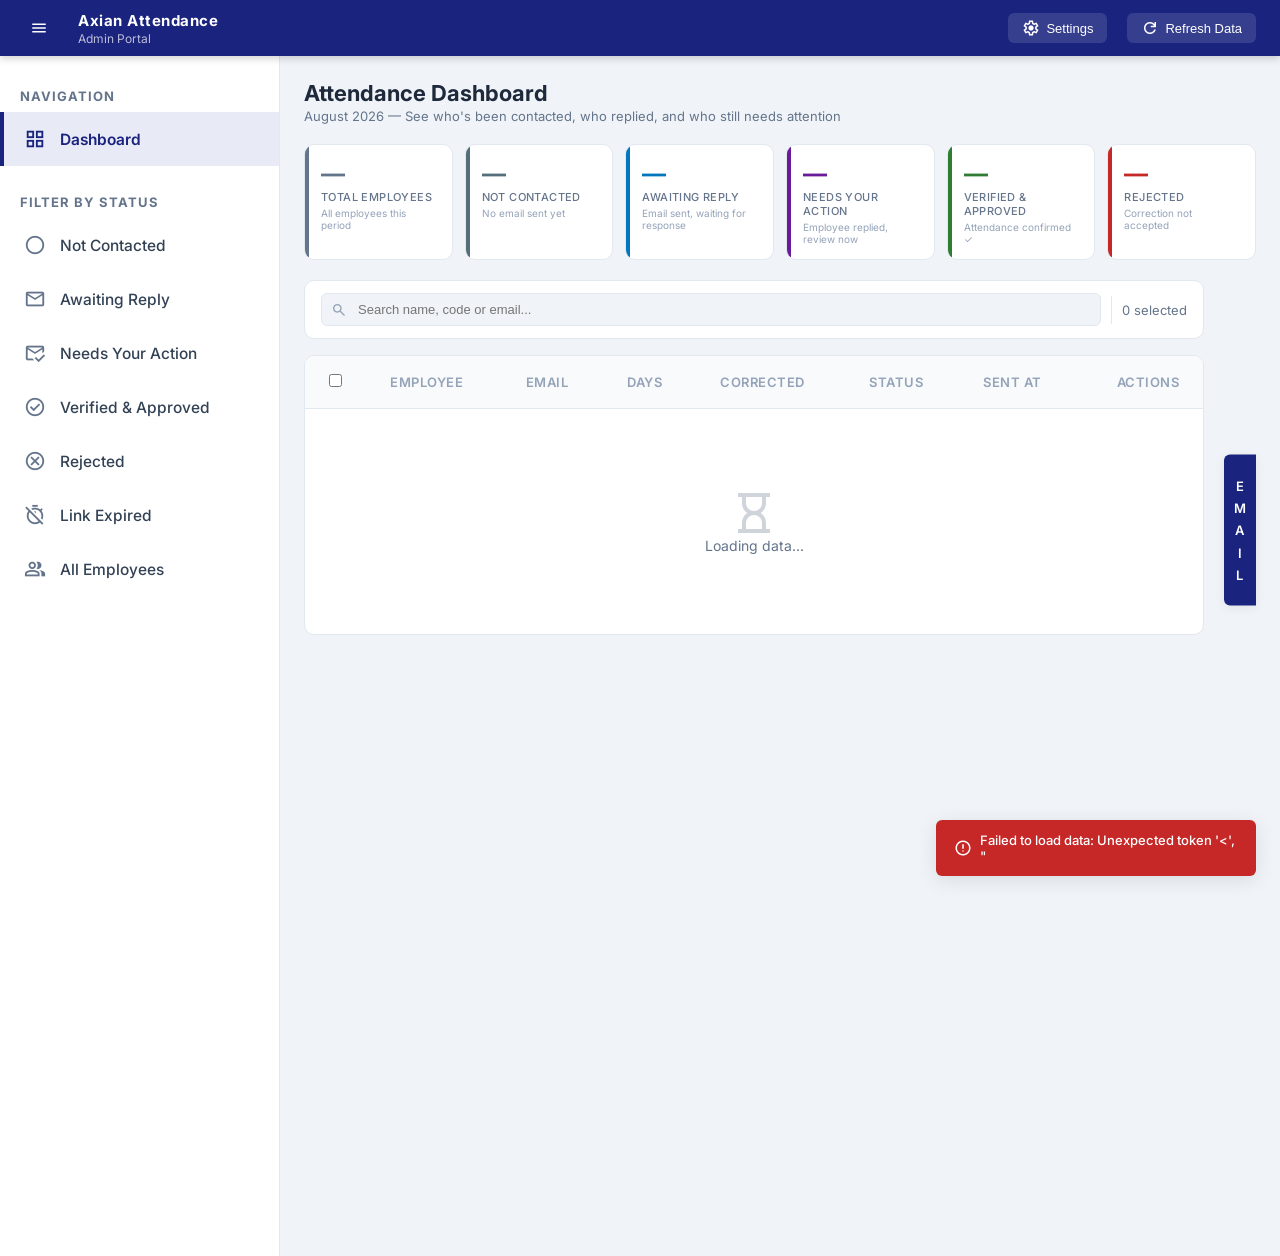
==== commit 364253d3: "Prepare zain branch updates" ====
--- a/demo-dashboard.html
+++ b/demo-dashboard.html
@@ -1,4 +1,4 @@
-﻿<!DOCTYPE html>
+<!DOCTYPE html>
 <html lang="en">
 <head>
 <meta charset="UTF-8"/>
@@ -33,12 +33,26 @@
 
 /* ── Layout ── */
 .main{display:flex;flex:1;min-height:0}
-.sidebar{width:230px;background:var(--surface);border-right:1px solid var(--border);padding:16px 0;flex-shrink:0}
-.sidebar-section{padding:8px 16px 4px;font-size:11px;font-weight:600;color:var(--text-faint);letter-spacing:.8px;text-transform:uppercase}
-.sidebar-item{display:flex;align-items:center;gap:10px;padding:9px 16px;font-size:13px;font-weight:500;color:var(--text-muted);cursor:pointer;transition:all .15s;border-radius:0;border-left:3px solid transparent}
+.sidebar{width:280px;background:var(--surface);border-right:1px solid var(--border);padding:16px 0;flex-shrink:0;transition:width 0.3s cubic-bezier(0.4, 0, 0.2, 1);position:relative;overflow:hidden}
+.sidebar-section{padding:16px 20px 8px;font-size:13px;font-weight:700;color:var(--text-muted);letter-spacing:1px;text-transform:uppercase;transition:all 0.3s cubic-bezier(0.4, 0, 0.2, 1);white-space:nowrap;overflow:hidden;max-height:50px}
+.sidebar-item{position:relative;display:flex;align-items:center;gap:14px;padding:16px 20px;font-size:15.5px;font-weight:500;color:#334155;cursor:pointer;transition:all 0.3s cubic-bezier(0.4, 0, 0.2, 1);border-radius:0;border-left:4px solid transparent;white-space:nowrap;overflow:hidden}
+.sidebar-item .mso{font-size:22px; color:var(--text-muted); flex-shrink:0}
 .sidebar-item:hover{background:var(--brand-pale);color:var(--brand)}
-.sidebar-item.active{background:var(--brand-pale);color:var(--brand);border-left-color:var(--brand)}
-.content{flex:1;padding:24px;overflow-y:auto;min-width:0}
+.sidebar-item:hover .mso{color:var(--brand)}
+.sidebar-item.active{background:var(--brand-pale);color:var(--brand);border-left-color:var(--brand);font-weight:600}
+.sidebar-item.active .mso{color:var(--brand)}
+.sidebar-item .item-label{white-space:nowrap;transition:opacity 0.2s}
+.nav-badge{background:var(--danger);color:#fff;font-size:11.5px;font-weight:700;padding:2px 8px;border-radius:12px;margin-left:auto;line-height:1.2;transition:all .2s;box-shadow:0 2px 4px rgba(220,38,38,0.3)}
+
+/* Collapsed State */
+.sidebar.collapsed{width:80px}
+.sidebar.collapsed .sidebar-section{opacity:0;pointer-events:none;max-height:0;padding-top:0;padding-bottom:0;margin:0}
+.sidebar.collapsed .sidebar-item{padding-left:27px;padding-right:0}
+.sidebar.collapsed .sidebar-item .item-label{opacity:0}
+.sidebar.collapsed .sidebar-item.active{background:var(--brand-pale)}
+.sidebar.collapsed .nav-badge{position:absolute;top:10px;left:42px;margin-left:0;padding:2px 5px;font-size:10px;border:2px solid var(--surface)}
+
+.content{flex:1;padding:24px;overflow-y:auto;min-width:0;transition:padding 0.3s ease}
 
 /* ── Page Title ── */
 .page-header{margin-bottom:20px}
@@ -77,18 +91,31 @@
 /* ── Table ── */
 .table-wrap{background:var(--surface);border:1px solid var(--border);border-radius:var(--radius);overflow:hidden}
 .table-scroll{overflow-x:auto}
-table{width:100%;border-collapse:collapse;font-size:13px}
-thead th{padding:10px 14px;text-align:left;font-size:11px;font-weight:600;color:var(--text-faint);text-transform:uppercase;letter-spacing:.5px;background:#f8fafc;border-bottom:1px solid var(--border);white-space:nowrap}
+table{width:100%;border-collapse:collapse;font-size:14.5px;transition:all 0.3s ease}
+thead th{padding:14px 18px;text-align:left;font-size:12px;font-weight:600;color:var(--text-faint);text-transform:uppercase;letter-spacing:.5px;background:#f8fafc;border-bottom:1px solid var(--border);white-space:nowrap;transition:all 0.3s ease}
 tbody tr{border-bottom:1px solid #f1f5f9;transition:background .15s}
 tbody tr:last-child{border-bottom:none}
 tbody tr:hover{background:#f8fafc}
 tbody tr.selected{background:var(--brand-pale)}
-td{padding:11px 14px;white-space:nowrap;vertical-align:middle}
-.td-check{width:40px}
+td{padding:16px 18px;white-space:nowrap;vertical-align:middle;transition:all 0.3s ease}
+.td-check{width:46px}
 .td-actions{text-align:right}
 
+/* ── Table Zoom Levels ── */
+.content.table-zoom-1 table { font-size: 16px; }
+.content.table-zoom-1 thead th { font-size: 13px; padding: 18px 24px; }
+.content.table-zoom-1 td { padding: 20px 24px; }
+.content.table-zoom-1 .badge { font-size: 13.5px; padding: 6px 14px; }
+.content.table-zoom-1 .btn-sm { font-size: 13.5px; padding: 7px 12px; }
+
+.content.table-zoom-2 table { font-size: 17.5px; }
+.content.table-zoom-2 thead th { font-size: 14px; padding: 22px 28px; }
+.content.table-zoom-2 td { padding: 26px 28px; }
+.content.table-zoom-2 .badge { font-size: 14.5px; padding: 7px 16px; }
+.content.table-zoom-2 .btn-sm { font-size: 14.5px; padding: 9px 14px; }
+
 /* ── Badges ── */
-.badge{display:inline-flex;align-items:center;gap:4px;padding:3px 10px;border-radius:20px;font-size:11px;font-weight:600;white-space:nowrap}
+.badge{display:inline-flex;align-items:center;gap:5px;padding:4px 12px;border-radius:20px;font-size:12.5px;font-weight:600;white-space:nowrap;transition:all 0.3s ease}
 .badge .dot{width:6px;height:6px;border-radius:50%;flex-shrink:0}
 .badge-success{background:var(--success-bg);color:var(--success);border:1px solid var(--success-border)}
 .badge-danger{background:var(--danger-bg);color:var(--danger);border:1px solid var(--danger-border)}
@@ -107,8 +134,19 @@
 .action-btn.orange:hover{background:var(--warning-bg);color:var(--warning)}
 .action-btn.blue:hover{background:var(--info-bg);color:var(--info)}
 
+/* ── Layout switch ── */
+.content-flex{display:flex;gap:20px;align-items:stretch}
+.content-main{flex:1;min-width:0}
+
 /* ── Side Panel ── */
-.side-panel{width:300px;flex-shrink:0;display:flex;flex-direction:column;gap:16px}
+.right-panel-wrapper{display:flex;flex-shrink:0;transition:all 0.3s ease;align-items:flex-start}
+.side-panel{width:320px;display:flex;flex-direction:column;gap:16px;transition:all 0.3s ease;overflow:hidden;align-self:flex-start}
+.right-panel-wrapper.collapsed .side-panel{width:0;opacity:0;pointer-events:none;margin:0;padding:0}
+
+.email-toggle-bar{display:flex;width:32px;background:var(--brand);color:#fff;flex-direction:column;align-items:center;justify-content:center;font-size:13px;font-weight:600;cursor:pointer;border-radius:var(--radius-sm) 0 0 var(--radius-sm);box-shadow:var(--shadow);transition:all 0.2s;padding:20px 0;letter-spacing:1px;position:sticky;top:50vh;transform:translateY(-50%);z-index:50}
+.email-toggle-bar:hover{background:var(--brand-light);padding-right:4px}
+.email-toggle-bar span{display:block;line-height:1.4;margin:2px 0}
+
 .panel-card{background:var(--surface);border:1px solid var(--border);border-radius:var(--radius);padding:18px;box-shadow:var(--shadow)}
 .panel-title{font-size:13px;font-weight:600;color:var(--text);margin-bottom:14px;display:flex;align-items:center;gap:8px}
 .panel-row{margin-bottom:12px}
@@ -134,11 +172,6 @@
 /* ── Spinner ── */
 .spinner{display:inline-block;width:16px;height:16px;border:2px solid rgba(255,255,255,.3);border-top-color:#fff;border-radius:50%;animation:spin .7s linear infinite}
 @keyframes spin{to{transform:rotate(360deg)}}
-
-/* ── Layout switch ── */
-.content-flex{display:flex;gap:20px;align-items:flex-start}
-.content-main{flex:1;min-width:0}
-
 @media(max-width:1200px){.stats-row{grid-template-columns:repeat(3,1fr)}}
 @media(max-width:900px){.sidebar{display:none}.side-panel{width:100%}.content-flex{flex-direction:column}}
 </style>
@@ -147,6 +180,9 @@
 
 <!-- Topbar -->
 <div class="topbar">
+  <button class="topbar-refresh" onclick="toggleSidebar()" style="margin-right:12px; padding:6px; background:transparent">
+    <span class="mso">menu</span>
+  </button>
   <div>
     <div class="topbar-logo">Axian Attendance</div>
     <div class="topbar-sub">Admin Portal</div>
@@ -161,24 +197,39 @@
 
 <div class="main">
   <!-- Sidebar -->
-  <div class="sidebar">
+  <div class="sidebar" id="appSidebar">
     <div class="sidebar-section">Navigation</div>
-    <div class="sidebar-item active"><span class="mso">grid_view</span>Dashboard</div>
-    <div class="sidebar-section" style="margin-top:12px">Quick Filters</div>
-    <div class="sidebar-item" onclick="filterByStatus('No Action Taken')"><span class="mso">radio_button_unchecked</span>No Action</div>
-    <div class="sidebar-item" onclick="filterByStatus('Email Sent')"><span class="mso">mail</span>Email Sent</div>
-    <div class="sidebar-item" onclick="filterByStatus('Response Received')"><span class="mso">mark_email_read</span>Responses</div>
-    <div class="sidebar-item" onclick="filterByStatus('Approved')"><span class="mso">check_circle</span>Approved</div>
-    <div class="sidebar-item" onclick="filterByStatus('Rejected')"><span class="mso">cancel</span>Rejected</div>
-    <div class="sidebar-item" onclick="filterByStatus('Expired')"><span class="mso">timer_off</span>Expired</div>
-    <div class="sidebar-item" onclick="filterByStatus('')"><span class="mso">people</span>All Employees</div>
+    <div class="sidebar-item active"><span class="mso">grid_view</span><span class="item-label">Dashboard</span></div>
+    <div class="sidebar-section" style="margin-top:12px">Filter by Status</div>
+    <div class="sidebar-item" onclick="filterByStatus('No Action Taken')" title="Not Contacted"><span class="mso">radio_button_unchecked</span><span class="item-label">Not Contacted</span></div>
+    <div class="sidebar-item" onclick="filterByStatus('Email Sent')" title="Awaiting Reply">
+      <span class="mso">mail</span><span class="item-label">Awaiting Reply</span>
+      <span id="badge-EmailSent" class="nav-badge" style="display:none">0</span>
+    </div>
+    <div class="sidebar-item" onclick="filterByStatus('Response Received')" title="Needs Your Action">
+      <span class="mso">mark_email_read</span><span class="item-label">Needs Your Action</span>
+      <span id="badge-ResponseReceived" class="nav-badge" style="display:none">0</span>
+    </div>
+    <div class="sidebar-item" onclick="filterByStatus('Approved')" title="Verified &amp; Approved">
+      <span class="mso">check_circle</span><span class="item-label">Verified &amp; Approved</span>
+      <span id="badge-Approved" class="nav-badge" style="display:none">0</span>
+    </div>
+    <div class="sidebar-item" onclick="filterByStatus('Rejected')" title="Rejected">
+      <span class="mso">cancel</span><span class="item-label">Rejected</span>
+      <span id="badge-Rejected" class="nav-badge" style="display:none">0</span>
+    </div>
+    <div class="sidebar-item" onclick="filterByStatus('Expired')" title="Link Expired">
+      <span class="mso">timer_off</span><span class="item-label">Link Expired</span>
+      <span id="badge-Expired" class="nav-badge" style="display:none">0</span>
+    </div>
+    <div class="sidebar-item" onclick="filterByStatus('')" title="All Employees"><span class="mso">people</span><span class="item-label">All Employees</span></div>
   </div>
 
   <!-- Main content -->
   <div class="content">
     <div class="page-header">
-      <div class="page-title">Overview</div>
-      <div class="page-sub">Monitor and manage employee attendance verification</div>
+      <div class="page-title">Attendance Dashboard</div>
+      <div class="page-sub">August 2026 &mdash; See who's been contacted, who replied, and who still needs attention</div>
     </div>
 
     <!-- Stat cards -->
@@ -186,32 +237,38 @@
       <div class="stat-card" onclick="filterByStatus('')" id="sc-all">
         <div class="stat-card-accent" style="background:#64748b"></div>
         <div class="stat-card-num" id="cnt-all" style="color:#64748b">—</div>
-        <div class="stat-card-label">Total</div>
+        <div class="stat-card-label">Total Employees</div>
+        <div style="font-size:10px;color:var(--text-faint);margin-top:3px">All employees this period</div>
       </div>
       <div class="stat-card" onclick="filterByStatus('No Action Taken')" id="sc-noa">
         <div class="stat-card-accent" style="background:var(--neutral)"></div>
         <div class="stat-card-num" id="cnt-noa" style="color:var(--neutral)">—</div>
-        <div class="stat-card-label">No Action</div>
+        <div class="stat-card-label">Not Contacted</div>
+        <div style="font-size:10px;color:var(--text-faint);margin-top:3px">No email sent yet</div>
       </div>
       <div class="stat-card" onclick="filterByStatus('Email Sent')" id="sc-sent">
         <div class="stat-card-accent" style="background:var(--info)"></div>
         <div class="stat-card-num" id="cnt-sent" style="color:var(--info)">—</div>
-        <div class="stat-card-label">Email Sent</div>
+        <div class="stat-card-label">Awaiting Reply</div>
+        <div style="font-size:10px;color:var(--text-faint);margin-top:3px">Email sent, waiting for response</div>
       </div>
       <div class="stat-card" onclick="filterByStatus('Response Received')" id="sc-resp">
         <div class="stat-card-accent" style="background:var(--purple)"></div>
         <div class="stat-card-num" id="cnt-resp" style="color:var(--purple)">—</div>
-        <div class="stat-card-label">Responses</div>
+        <div class="stat-card-label">Needs Your Action</div>
+        <div style="font-size:10px;color:var(--text-faint);margin-top:3px">Employee replied, review now</div>
       </div>
       <div class="stat-card" onclick="filterByStatus('Approved')" id="sc-appr">
         <div class="stat-card-accent" style="background:var(--success)"></div>
         <div class="stat-card-num" id="cnt-appr" style="color:var(--success)">—</div>
-        <div class="stat-card-label">Approved</div>
+        <div class="stat-card-label">Verified &amp; Approved</div>
+        <div style="font-size:10px;color:var(--text-faint);margin-top:3px">Attendance confirmed ✓</div>
       </div>
       <div class="stat-card" onclick="filterByStatus('Rejected')" id="sc-rej">
         <div class="stat-card-accent" style="background:var(--danger)"></div>
         <div class="stat-card-num" id="cnt-rej" style="color:var(--danger)">—</div>
         <div class="stat-card-label">Rejected</div>
+        <div style="font-size:10px;color:var(--text-faint);margin-top:3px">Correction not accepted</div>
       </div>
     </div>
 
@@ -261,37 +318,68 @@
         </div>
       </div>
 
-      <!-- Side Panel -->
-      <div class="side-panel">
-        <div class="panel-card">
-          <div class="panel-title"><span class="mso">schedule</span>Automation</div>
+      <!-- Right Panel Wrapper -->
+      <div class="right-panel-wrapper collapsed" id="rightSidebarWrapper">
+        <div class="email-toggle-bar" onclick="toggleRightPanel()" title="Open Email Composer">
+          <span>E</span><span>M</span><span>A</span><span>I</span><span>L</span>
+        </div>
+        
+        <!-- Side Panel: Email Composer -->
+        <div class="side-panel">
+          <div class="panel-card">
+            <div style="display:flex; justify-content:space-between; align-items:center; margin-bottom:14px;">
+              <div class="panel-title" style="margin-bottom:0;"><span class="mso">edit_note</span>Email Composer</div>
+            </div>
+
           <div class="panel-row">
-            <div class="panel-label">Target Date</div>
-            <input type="date" id="scheduleDate" class="panel-input">
+            <div class="panel-label">Send To</div>
+            <select id="recipientGroup" class="panel-input" onchange="onRecipientChange()" style="cursor:pointer">
+              <option value="No Action Taken">Not Contacted</option>
+              <option value="Email Sent">Awaiting Reply</option>
+              <option value="Response Received">Needs Your Action</option>
+              <option value="Approved">Verified &amp; Approved</option>
+              <option value="Rejected">Rejected</option>
+              <option value="Expired">Link Expired</option>
+              <option value="all">All Employees</option>
+              <option value="custom">Custom Selection (use checkboxes)</option>
+            </select>
           </div>
+
+          <div id="customSelectionNote" style="display:none;background:var(--brand-pale);border:1px solid var(--brand);border-radius:6px;padding:8px 12px;font-size:12px;color:var(--brand);margin-bottom:10px">
+            <span class="mso" style="font-size:14px;vertical-align:middle">info</span>
+            Tick the checkboxes in the table to select employees, then click Send below.
+          </div>
+
           <div class="panel-row">
-            <div class="panel-label">Execute Time</div>
-            <input type="time" id="scheduleTime" value="17:00" class="panel-input">
+            <div class="panel-label">Email Subject</div>
+            <input type="text" id="emailSubject" class="panel-input" placeholder="Action Required: Attendance Verification" value="Action Required: Attendance Verification">
           </div>
-          <button class="panel-btn-full btn btn-outline" onclick="updateSchedule()" style="margin-bottom:10px">
-            <span class="mso">update</span> Update Schedule
-          </button>
-          <button class="panel-btn-full btn btn-primary" onclick="sendAllUnverified()">
-            <span class="mso">send</span> Send to All Unverified
-          </button>
-          <div class="schedule-info" id="scheduleInfo">Sends to employees with no pending email</div>
+
+          <div class="panel-row">
+            <div style="display:flex; justify-content:space-between; align-items:baseline; margin-bottom:8px;">
+              <div class="panel-label" style="margin-bottom:0;">Email Body</div>
+              <div style="display:flex; gap:6px;">
+                <button class="btn btn-outline btn-sm" id="btnEditBody" onclick="editEmailMode()">Edit</button>
+                <button class="btn btn-success btn-sm" id="btnSaveBody" onclick="saveEmailMode()" style="display:none;">Save</button>
+                <button class="btn btn-outline btn-sm" id="btnResetBody" onclick="resetEmailMode()">Reset</button>
+              </div>
+            </div>
+            <div style="font-weight:400;font-size:10px;color:var(--text-faint); margin-bottom:6px;">(The correction link button is always added automatically)</div>
+            <textarea id="emailBody" class="panel-input" rows="8" style="resize:vertical;font-size:13px;line-height:1.5; background-color:#f8fafc; border-color:var(--border);" readonly></textarea>
+          </div>
         </div>
 
         <div class="panel-card">
           <div class="panel-title"><span class="mso">info</span>Status Guide</div>
           <div style="display:flex;flex-direction:column;gap:7px;font-size:12px">
             <div style="display:flex;align-items:center;gap:8px"><span class="badge badge-neutral">No Action</span>No email sent yet</div>
-            <div style="display:flex;align-items:center;gap:8px"><span class="badge badge-info">Email Sent</span>Awaiting response</div>
-            <div style="display:flex;align-items:center;gap:8px"><span class="badge badge-purple">Response</span>Pending review</div>
+            <div style="display:flex;align-items:center;gap:8px"><span class="badge badge-info">Awaiting</span>Waiting for response</div>
+            <div style="display:flex;align-items:center;gap:8px"><span class="badge badge-purple">Review</span>Needs admin action</div>
             <div style="display:flex;align-items:center;gap:8px"><span class="badge badge-success">Approved</span>Attendance confirmed</div>
             <div style="display:flex;align-items:center;gap:8px"><span class="badge badge-danger">Rejected</span>Correction declined</div>
             <div style="display:flex;align-items:center;gap:8px"><span class="badge badge-warning">Expired</span>Link expired</div>
           </div>
+        </div>
         </div>
       </div>
     </div>
@@ -325,14 +413,54 @@
   document.getElementById('cnt-resp').textContent = allData.filter(e => e.status === 'Response Received').length;
   document.getElementById('cnt-appr').textContent = allData.filter(e => e.status === 'Approved').length;
   document.getElementById('cnt-rej').textContent = allData.filter(e => e.status === 'Rejected').length;
+  
+  // ── Dynamic Nav Badges ──
+  const badgeConfig = [
+    { id: 'Email Sent', key: 'ack_EmailSent', color: 'var(--info)' },
+    { id: 'Response Received', key: 'ack_ResponseReceived', color: 'var(--purple)' },
+    { id: 'Approved', key: 'ack_Approved', color: 'var(--success)' },
+    { id: 'Rejected', key: 'ack_Rejected', color: 'var(--danger)' },
+    { id: 'Expired', key: 'ack_Expired', color: 'var(--text-muted)' }
+  ];
+
+  badgeConfig.forEach(b => {
+    const count = allData.filter(e => e.status === b.id).length;
+    let ack = parseInt(localStorage.getItem(b.key) || '0');
+    
+    // Auto-clear unread if we are looking at them, or if count dropped
+    if (activeFilter === b.id || count < ack) {
+      ack = count;
+      localStorage.setItem(b.key, ack.toString());
+    }
+    
+    const unread = count - ack;
+    const safeId = b.id.replace(/\s/g, '');
+    const badgeEl = document.getElementById('badge-' + safeId);
+    
+    if (badgeEl) {
+      if (unread > 0 && activeFilter !== b.id) {
+        badgeEl.textContent = unread;
+        badgeEl.style.display = 'inline-block';
+        badgeEl.style.backgroundColor = b.color;
+      } else {
+        badgeEl.style.display = 'none';
+      }
+    }
+  });
 }
 
 function filterByStatus(status) {
   activeFilter = status;
   document.getElementById('searchInput').value = '';
   applyFilters();
+  updateCounts();
   // Update sidebar active state
-  document.querySelectorAll('.sidebar-item').forEach(el => el.classList.remove('active'));
+  document.querySelectorAll('.sidebar-item').forEach(el => {
+    el.classList.remove('active');
+    if (el.getAttribute('onclick') === `filterByStatus('${status}')`) {
+      el.classList.add('active');
+    }
+  });
 }
 
 function applyFilters() {
@@ -416,15 +544,25 @@
 }
 
 // ── Selection ──────────────────────────────────────────────────────────────
+function setComposerToCustom() {
+  const dd = document.getElementById('recipientGroup');
+  if (dd && dd.value !== 'custom') {
+    dd.value = 'custom';
+    document.getElementById('customSelectionNote').style.display = 'block';
+  }
+}
+
 function toggleSelectAll(cb) {
   if (cb.checked) { filteredData.forEach(e => selectedCodes.add(e.code)); }
   else { filteredData.forEach(e => selectedCodes.delete(e.code)); }
+  setComposerToCustom();
   updateSelectionUI();
   renderTable();
 }
 
 function toggleSelect(cb, code) {
   if (cb.checked) selectedCodes.add(code); else selectedCodes.delete(code);
+  setComposerToCustom();
   updateSelectionUI();
   const row = cb.closest('tr');
   row.classList.toggle('selected', cb.checked);
@@ -435,11 +573,10 @@
   document.getElementById('selectionInfo').textContent = n === 0 ? '0 selected' : `${n} selected`;
   const hasAny = n > 0;
   const selEmps = allData.filter(e => selectedCodes.has(e.code));
-  const hasUnverified = selEmps.some(e => e.status === 'No Action Taken' || e.status === 'Expired' || e.status === 'Rejected');
   const hasResponseReceived = selEmps.some(e => e.status === 'Response Received');
 
   document.getElementById('batchSep').style.display = hasAny ? '' : 'none';
-  document.getElementById('batchEmailBtn').style.display = hasUnverified ? '' : 'none';
+  document.getElementById('batchEmailBtn').style.display = hasAny ? '' : 'none';
   document.getElementById('batchApproveBtn').style.display = hasResponseReceived ? '' : 'none';
   document.getElementById('batchRejectBtn').style.display = hasResponseReceived ? '' : 'none';
 }
@@ -447,7 +584,16 @@
 // ── API Actions ────────────────────────────────────────────────────────────
 async function sendEmail(codes) {
   showToast('Sending email...', 'info');
-  const res = await fetch('/api/send_email', {method:'POST', headers:{'Content-Type':'application/json'}, body: JSON.stringify({employee_codes: codes})});
+  const subject = document.getElementById('emailSubject').value.trim();
+  const body = document.getElementById('emailBody').value.trim();
+  
+  const payload = {
+    employee_codes: codes,
+    custom_subject: subject || null,
+    custom_body: body || null
+  };
+
+  const res = await fetch('/api/send_email', {method:'POST', headers:{'Content-Type':'application/json'}, body: JSON.stringify(payload)});
   const data = await res.json();
   if (data.status === 'success') { showToast(data.message, 'success'); fetchEmployees(); }
   else showToast(data.message || 'Failed to send email', 'error');
@@ -476,10 +622,7 @@
 }
 
 async function batchSendEmail() {
-  const codes = [...selectedCodes].filter(c => {
-    const e = allData.find(x => x.code === c);
-    return e && (e.status === 'No Action Taken' || e.status === 'Expired' || e.status === 'Rejected');
-  });
+  const codes = [...selectedCodes];
   if (!codes.length) { showToast('No eligible employees selected', 'info'); return; }
   await sendEmail(codes);
   selectedCodes.clear(); updateSelectionUI();
@@ -503,14 +646,84 @@
   await sendEmail(codes);
 }
 
-async function updateSchedule() {
-  const time = document.getElementById('scheduleTime').value;
-  const date = document.getElementById('scheduleDate').value;
-  const res = await fetch('/api/set_schedule', {method:'POST', headers:{'Content-Type':'application/json'}, body: JSON.stringify({time, date})});
-  const data = await res.json();
-  if (data.status === 'success') showToast(`Schedule updated to ${time}`, 'success');
-  else showToast(data.message || 'Error updating schedule', 'error');
-}
+function onRecipientChange() {
+  const val = document.getElementById('recipientGroup').value;
+  document.getElementById('customSelectionNote').style.display = val === 'custom' ? 'block' : 'none';
+  
+  if (val !== 'custom') {
+    selectedCodes.clear();
+    allData.forEach(emp => {
+      if (val === 'all' || emp.status === val) {
+        selectedCodes.add(emp.code);
+      }
+    });
+    const headerCb = document.querySelector('thead .td-check input');
+    if (headerCb) headerCb.checked = (val === 'all');
+    updateSelectionUI();
+    renderTable();
+  }
+}
+
+// ── Sidebar Toggle ──────────────────────────────────────────────────────────
+function updateTableZoom() {
+  const leftCollapsed = document.getElementById('appSidebar').classList.contains('collapsed');
+  const rightCollapsed = document.getElementById('rightSidebarWrapper').classList.contains('collapsed');
+  const content = document.querySelector('.content');
+  
+  content.classList.remove('table-zoom-1', 'table-zoom-2');
+  
+  if (leftCollapsed && rightCollapsed) {
+    content.classList.add('table-zoom-2');
+  } else if (leftCollapsed || rightCollapsed) {
+    content.classList.add('table-zoom-1');
+  }
+}
+
+function toggleSidebar() {
+  const sidebar = document.getElementById('appSidebar');
+  sidebar.classList.toggle('collapsed');
+  updateTableZoom();
+}
+
+function toggleRightPanel() {
+  const wrapper = document.getElementById('rightSidebarWrapper');
+  wrapper.classList.toggle('collapsed');
+  updateTableZoom();
+}
+
+// ── Email Editor Mode ──────────────────────────────────────────────────────
+const DEFAULT_EMAIL_BODY = "Your attendance data has been recorded. Please review and submit corrections if anything is incorrect.";
+
+function editEmailMode() {
+  const ta = document.getElementById('emailBody');
+  ta.removeAttribute('readonly');
+  ta.style.backgroundColor = '#fff';
+  ta.style.borderColor = 'var(--brand)';
+  ta.focus();
+  document.getElementById('btnEditBody').style.display = 'none';
+  document.getElementById('btnSaveBody').style.display = 'inline-flex';
+}
+
+function saveEmailMode() {
+  const ta = document.getElementById('emailBody');
+  ta.setAttribute('readonly', 'true');
+  ta.style.backgroundColor = '#f8fafc';
+  ta.style.borderColor = 'var(--border)';
+  document.getElementById('btnSaveBody').style.display = 'none';
+  document.getElementById('btnEditBody').style.display = 'inline-flex';
+}
+
+function resetEmailMode() {
+  const ta = document.getElementById('emailBody');
+  ta.value = DEFAULT_EMAIL_BODY;
+  saveEmailMode();
+  showToast('Email body reset to default', 'info');
+}
+
+document.addEventListener('DOMContentLoaded', () => {
+  document.getElementById('emailBody').value = DEFAULT_EMAIL_BODY;
+  updateTableZoom();
+});
 
 // ── Toast ──────────────────────────────────────────────────────────────────
 function showToast(msg, type='info') {
@@ -524,8 +737,6 @@
 }
 
 // ── Init ───────────────────────────────────────────────────────────────────
-const tomorrow = new Date(); tomorrow.setDate(tomorrow.getDate()+1);
-document.getElementById('scheduleDate').valueAsDate = tomorrow;
 fetchEmployees();
 setInterval(fetchEmployees, 8000);
 </script>
@@ -548,7 +759,7 @@
       </div>
       <div>
         <div class="panel-label" style="margin-bottom:4px">App Password</div>
-        <input id="s_pass" type="password" class="panel-input" placeholder="16-character app password">
+        <div id="passSection"><!-- Filled by openSettings() --></div>
       </div>
       <div style="display:grid;grid-template-columns:1fr 100px;gap:10px">
         <div>
@@ -572,15 +783,26 @@
 </div>
 
 <script>
+let _passAlreadySaved = false;
 async function openSettings() {
   const res = await fetch('/api/settings');
   const s = await res.json();
   document.getElementById('s_email').value = s.sender_email || '';
-  document.getElementById('s_pass').value = '';
   document.getElementById('s_host').value = s.smtp_host || 'smtp.gmail.com';
   document.getElementById('s_port').value = s.smtp_port || 587;
   document.getElementById('s_time').value = s.trigger_time || '17:00';
+  _passAlreadySaved = !!s.smtp_password;
+  const passSection = document.getElementById('passSection');
+  if (_passAlreadySaved) {
+    passSection.innerHTML = `<div style="display:flex;align-items:center;justify-content:space-between;background:#e8f5e9;border:1px solid #a5d6a7;border-radius:8px;padding:10px 14px"><span style="font-size:13px;color:#2e7d32">&#x1F512; Password saved &mdash; &#x2022;&#x2022;&#x2022;&#x2022;&#x2022;&#x2022;&#x2022;&#x2022;&#x2022;&#x2022;&#x2022;&#x2022;</span><button type="button" onclick="showPasswordInput()" style="font-size:12px;background:transparent;border:1px solid #2e7d32;color:#2e7d32;border-radius:4px;padding:4px 10px;cursor:pointer">Change</button></div><input id="s_pass" type="hidden" value="********">`;
+  } else {
+    passSection.innerHTML = `<input id="s_pass" type="password" class="panel-input" placeholder="Enter 16-character app password">`;
+  }
   document.getElementById('settingsModal').style.display = 'flex';
+}
+function showPasswordInput() {
+  document.getElementById('passSection').innerHTML = `<input id="s_pass" type="password" class="panel-input" placeholder="Enter new 16-character app password" autofocus>`;
+  document.getElementById('s_pass').focus();
 }
 function closeSettings() {
   document.getElementById('settingsModal').style.display = 'none';
@@ -605,3 +827,4 @@
 </body>
 </html>
 
+
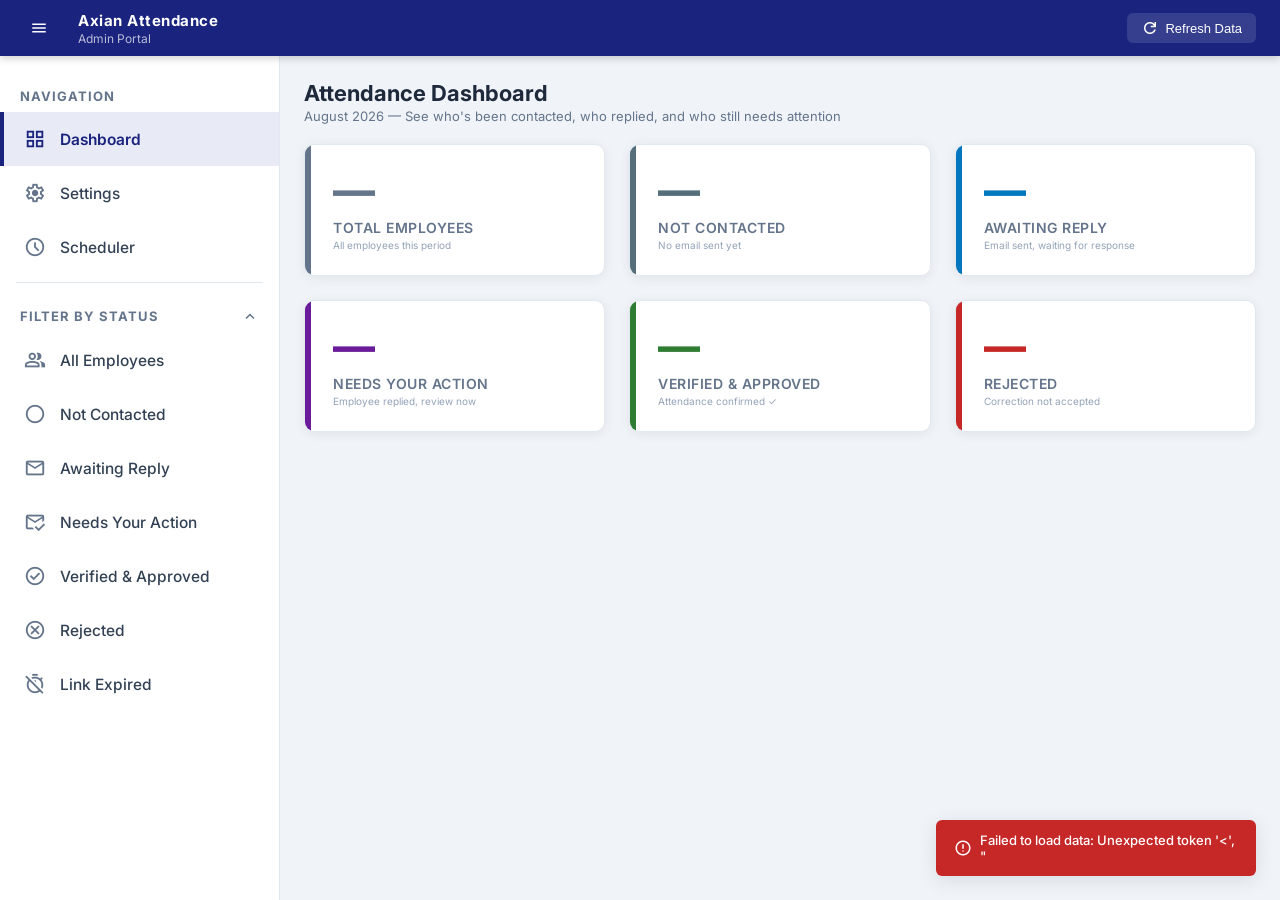
==== commit 101c26df: "Apply remaining attendance billing updates" ====
--- a/demo-dashboard.html
+++ b/demo-dashboard.html
@@ -32,8 +32,8 @@
 .topbar-refresh:hover{background:rgba(255,255,255,.2)}
 
 /* ── Layout ── */
-.main{display:flex;flex:1;min-height:0}
-.sidebar{width:280px;background:var(--surface);border-right:1px solid var(--border);padding:16px 0;flex-shrink:0;transition:width 0.3s cubic-bezier(0.4, 0, 0.2, 1);position:relative;overflow:hidden}
+.main{display:flex;flex:1}
+.sidebar{width:280px;background:var(--surface);border-right:1px solid var(--border);padding:16px 0;flex-shrink:0;transition:width 0.3s cubic-bezier(0.4, 0, 0.2, 1);position:sticky;top:56px;height:calc(100vh - 56px);overflow-y:auto;overflow-x:hidden;z-index:40}
 .sidebar-section{padding:16px 20px 8px;font-size:13px;font-weight:700;color:var(--text-muted);letter-spacing:1px;text-transform:uppercase;transition:all 0.3s cubic-bezier(0.4, 0, 0.2, 1);white-space:nowrap;overflow:hidden;max-height:50px}
 .sidebar-item{position:relative;display:flex;align-items:center;gap:14px;padding:16px 20px;font-size:15.5px;font-weight:500;color:#334155;cursor:pointer;transition:all 0.3s cubic-bezier(0.4, 0, 0.2, 1);border-radius:0;border-left:4px solid transparent;white-space:nowrap;overflow:hidden}
 .sidebar-item .mso{font-size:22px; color:var(--text-muted); flex-shrink:0}
@@ -44,15 +44,29 @@
 .sidebar-item .item-label{white-space:nowrap;transition:opacity 0.2s}
 .nav-badge{background:var(--danger);color:#fff;font-size:11.5px;font-weight:700;padding:2px 8px;border-radius:12px;margin-left:auto;line-height:1.2;transition:all .2s;box-shadow:0 2px 4px rgba(220,38,38,0.3)}
 
+/* Filter Dropdown */
+.sidebar-section-toggle{display:flex;align-items:center;justify-content:space-between;padding:16px 20px 8px;font-size:13px;font-weight:700;color:var(--text-muted);letter-spacing:1px;text-transform:uppercase;cursor:pointer;transition:all 0.3s;white-space:nowrap;overflow:hidden;user-select:none}
+.sidebar-section-toggle:hover{color:var(--brand)}
+.sidebar-section-toggle .toggle-arrow{font-size:18px;transition:transform 0.3s cubic-bezier(0.4, 0, 0.2, 1)}
+.sidebar-section-toggle .toggle-arrow.open{transform:rotate(180deg)}
+.filter-items{overflow:hidden;max-height:500px;transition:max-height 0.35s cubic-bezier(0.4, 0, 0.2, 1)}
+.filter-items.collapsed-filter{max-height:0}
+
+/* Sidebar Divider */
+.sidebar-divider{height:1px;background:var(--border);margin:8px 16px}
+
 /* Collapsed State */
 .sidebar.collapsed{width:80px}
 .sidebar.collapsed .sidebar-section{opacity:0;pointer-events:none;max-height:0;padding-top:0;padding-bottom:0;margin:0}
+.sidebar.collapsed .sidebar-section-toggle{opacity:0;pointer-events:none;max-height:0;padding:0;margin:0}
+.sidebar.collapsed .filter-items.collapsed-filter{max-height:500px}
 .sidebar.collapsed .sidebar-item{padding-left:27px;padding-right:0}
 .sidebar.collapsed .sidebar-item .item-label{opacity:0}
 .sidebar.collapsed .sidebar-item.active{background:var(--brand-pale)}
 .sidebar.collapsed .nav-badge{position:absolute;top:10px;left:42px;margin-left:0;padding:2px 5px;font-size:10px;border:2px solid var(--surface)}
-
-.content{flex:1;padding:24px;overflow-y:auto;min-width:0;transition:padding 0.3s ease}
+.sidebar.collapsed .sidebar-divider{opacity:0;margin:0}
+
+.content{flex:1;padding:24px;min-width:0;transition:padding 0.3s ease}
 
 /* ── Page Title ── */
 .page-header{margin-bottom:20px}
@@ -60,13 +74,13 @@
 .page-sub{font-size:13px;color:var(--text-muted);margin-top:2px}
 
 /* ── Stat Cards ── */
-.stats-row{display:grid;grid-template-columns:repeat(6,1fr);gap:12px;margin-bottom:20px}
-.stat-card{background:var(--surface);border-radius:var(--radius);padding:14px 16px;border:1px solid var(--border);cursor:pointer;transition:all .2s;position:relative;overflow:hidden}
-.stat-card:hover{border-color:var(--brand);transform:translateY(-1px);box-shadow:var(--shadow-md)}
+.stats-row{display:grid;grid-template-columns:repeat(3,1fr);gap:24px;margin-bottom:30px}
+.stat-card{background:var(--surface);border-radius:var(--radius);padding:24px 28px;border:1px solid var(--border);cursor:pointer;transition:all .2s;position:relative;overflow:hidden;box-shadow:var(--shadow)}
+.stat-card:hover{border-color:var(--brand);transform:translateY(-2px);box-shadow:var(--shadow-lg)}
 .stat-card.active-filter{border-color:var(--brand);background:var(--brand-pale)}
-.stat-card-accent{position:absolute;top:0;left:0;width:4px;height:100%;border-radius:2px 0 0 2px}
-.stat-card-num{font-size:24px;font-weight:700;margin-bottom:2px}
-.stat-card-label{font-size:11px;font-weight:500;color:var(--text-muted);text-transform:uppercase;letter-spacing:.4px}
+.stat-card-accent{position:absolute;top:0;left:0;width:6px;height:100%;border-radius:2px 0 0 2px}
+.stat-card-num{font-size:42px;font-weight:800;margin-bottom:8px;line-height:1}
+.stat-card-label{font-size:14px;font-weight:600;color:var(--text-muted);text-transform:uppercase;letter-spacing:.5px}
 
 /* ── Toolbar ── */
 .toolbar{background:var(--surface);border:1px solid var(--border);border-radius:var(--radius);padding:12px 16px;display:flex;align-items:center;gap:10px;margin-bottom:16px;flex-wrap:wrap}
@@ -159,6 +173,18 @@
 /* ── Empty State ── */
 .empty-state{text-align:center;padding:60px 20px;color:var(--text-muted)}
 .empty-state .mso{font-size:48px;margin-bottom:12px;opacity:.3}
+
+/* ── Settings Page ── */
+.settings-page{display:none;width:100%;margin:0}
+.settings-page .page-header{margin-bottom:24px}
+.settings-section{background:var(--surface);border:1px solid var(--border);border-radius:var(--radius);padding:24px;margin-bottom:20px;box-shadow:var(--shadow)}
+.settings-section-title{font-size:16px;font-weight:700;color:var(--text);margin-bottom:6px;display:flex;align-items:center;gap:10px}
+.settings-section-sub{font-size:13px;color:var(--text-muted);margin-bottom:20px}
+.settings-field{margin-bottom:16px}
+.settings-field label{display:block;font-size:12px;font-weight:600;color:var(--text-muted);text-transform:uppercase;letter-spacing:.4px;margin-bottom:6px}
+.settings-field input,.settings-field select{width:100%;padding:10px 14px;border:1px solid var(--border);border-radius:var(--radius-sm);font-size:14px;outline:none;background:#fff;transition:border .2s}
+.settings-field input:focus,.settings-field select:focus{border-color:var(--brand)}
+.settings-row{display:grid;grid-template-columns:1fr 140px;gap:16px}
 .empty-state p{font-size:14px}
 
 /* ── Toast ── */
@@ -172,8 +198,9 @@
 /* ── Spinner ── */
 .spinner{display:inline-block;width:16px;height:16px;border:2px solid rgba(255,255,255,.3);border-top-color:#fff;border-radius:50%;animation:spin .7s linear infinite}
 @keyframes spin{to{transform:rotate(360deg)}}
-@media(max-width:1200px){.stats-row{grid-template-columns:repeat(3,1fr)}}
+@media(max-width:1200px){.stats-row{grid-template-columns:repeat(2,1fr)}}
 @media(max-width:900px){.sidebar{display:none}.side-panel{width:100%}.content-flex{flex-direction:column}}
+@media(max-width:600px){.stats-row{grid-template-columns:1fr}}
 </style>
 </head>
 <body>
@@ -188,9 +215,7 @@
     <div class="topbar-sub">Admin Portal</div>
   </div>
   <div class="topbar-spacer"></div>
-    <button class="topbar-refresh" onclick="openSettings()" style="margin-right:8px">
-    <span class="mso">settings</span> Settings
-  </button><button class="topbar-refresh" onclick="fetchEmployees()">
+  <button class="topbar-refresh" onclick="fetchEmployees()">
     <span class="mso">refresh</span> Refresh Data
   </button>
 </div>
@@ -199,34 +224,47 @@
   <!-- Sidebar -->
   <div class="sidebar" id="appSidebar">
     <div class="sidebar-section">Navigation</div>
-    <div class="sidebar-item active"><span class="mso">grid_view</span><span class="item-label">Dashboard</span></div>
-    <div class="sidebar-section" style="margin-top:12px">Filter by Status</div>
-    <div class="sidebar-item" onclick="filterByStatus('No Action Taken')" title="Not Contacted"><span class="mso">radio_button_unchecked</span><span class="item-label">Not Contacted</span></div>
-    <div class="sidebar-item" onclick="filterByStatus('Email Sent')" title="Awaiting Reply">
-      <span class="mso">mail</span><span class="item-label">Awaiting Reply</span>
-      <span id="badge-EmailSent" class="nav-badge" style="display:none">0</span>
+    <div class="sidebar-item active" onclick="navigateTo('dashboard')" title="Dashboard"><span class="mso">grid_view</span><span class="item-label">Dashboard</span></div>
+    <div class="sidebar-item" onclick="navigateTo('settings')" title="Settings"><span class="mso">settings</span><span class="item-label">Settings</span></div>
+    <div class="sidebar-item" onclick="navigateTo('scheduler')" title="Scheduler"><span class="mso">schedule</span><span class="item-label">Scheduler</span></div>
+    
+    <div class="sidebar-divider"></div>
+    
+    <div class="sidebar-section-toggle" onclick="toggleFilterDropdown()">
+      <span>Filter by Status</span>
+      <span class="mso toggle-arrow open">expand_more</span>
     </div>
-    <div class="sidebar-item" onclick="filterByStatus('Response Received')" title="Needs Your Action">
-      <span class="mso">mark_email_read</span><span class="item-label">Needs Your Action</span>
-      <span id="badge-ResponseReceived" class="nav-badge" style="display:none">0</span>
+    <div class="filter-items" id="filterItems">
+      <div class="sidebar-item" onclick="filterByStatus('')" title="All Employees"><span class="mso">people</span><span class="item-label">All Employees</span></div>
+      <div class="sidebar-item" onclick="filterByStatus('No Action Taken')" title="Not Contacted"><span class="mso">radio_button_unchecked</span><span class="item-label">Not Contacted</span></div>
+      <div class="sidebar-item" onclick="filterByStatus('Email Sent')" title="Awaiting Reply">
+        <span class="mso">mail</span><span class="item-label">Awaiting Reply</span>
+        <span id="badge-EmailSent" class="nav-badge" style="display:none">0</span>
+      </div>
+      <div class="sidebar-item" onclick="filterByStatus('Response Received')" title="Needs Your Action">
+        <span class="mso">mark_email_read</span><span class="item-label">Needs Your Action</span>
+        <span id="badge-ResponseReceived" class="nav-badge" style="display:none">0</span>
+      </div>
+      <div class="sidebar-item" onclick="filterByStatus('Approved')" title="Verified &amp; Approved">
+        <span class="mso">check_circle</span><span class="item-label">Verified &amp; Approved</span>
+        <span id="badge-Approved" class="nav-badge" style="display:none">0</span>
+      </div>
+      <div class="sidebar-item" onclick="filterByStatus('Rejected')" title="Rejected">
+        <span class="mso">cancel</span><span class="item-label">Rejected</span>
+        <span id="badge-Rejected" class="nav-badge" style="display:none">0</span>
+      </div>
+      <div class="sidebar-item" onclick="filterByStatus('Expired')" title="Link Expired">
+        <span class="mso">timer_off</span><span class="item-label">Link Expired</span>
+        <span id="badge-Expired" class="nav-badge" style="display:none">0</span>
+      </div>
     </div>
-    <div class="sidebar-item" onclick="filterByStatus('Approved')" title="Verified &amp; Approved">
-      <span class="mso">check_circle</span><span class="item-label">Verified &amp; Approved</span>
-      <span id="badge-Approved" class="nav-badge" style="display:none">0</span>
-    </div>
-    <div class="sidebar-item" onclick="filterByStatus('Rejected')" title="Rejected">
-      <span class="mso">cancel</span><span class="item-label">Rejected</span>
-      <span id="badge-Rejected" class="nav-badge" style="display:none">0</span>
-    </div>
-    <div class="sidebar-item" onclick="filterByStatus('Expired')" title="Link Expired">
-      <span class="mso">timer_off</span><span class="item-label">Link Expired</span>
-      <span id="badge-Expired" class="nav-badge" style="display:none">0</span>
-    </div>
-    <div class="sidebar-item" onclick="filterByStatus('')" title="All Employees"><span class="mso">people</span><span class="item-label">All Employees</span></div>
   </div>
 
   <!-- Main content -->
   <div class="content">
+
+    <!-- ═══ Dashboard Page ═══ -->
+    <div id="dashboardPage">
     <div class="page-header">
       <div class="page-title">Attendance Dashboard</div>
       <div class="page-sub">August 2026 &mdash; See who's been contacted, who replied, and who still needs attention</div>
@@ -271,7 +309,15 @@
         <div style="font-size:10px;color:var(--text-faint);margin-top:3px">Correction not accepted</div>
       </div>
     </div>
-
+    </div>
+
+    <!-- ═══ Employees Page ═══ -->
+    <div id="employeesPage" style="display:none">
+      <div class="page-header">
+        <div class="page-title">Employees List</div>
+        <div class="page-sub">Manage attendance, view statuses, and perform batch actions</div>
+      </div>
+      
     <div class="content-flex">
       <div class="content-main">
         <!-- Toolbar -->
@@ -383,16 +429,696 @@
         </div>
       </div>
     </div>
+    </div> <!-- end employeesPage -->
+
+    <!-- ═══ Settings Page ═══ -->
+    <div id="settingsPage" class="settings-page">
+      <div class="page-header">
+        <div class="page-title">Settings</div>
+        <div class="page-sub">Configure your SMTP, scheduler, and other preferences</div>
+      </div>
+
+      <!-- SMTP Configuration -->
+      <div class="settings-section">
+        <div class="settings-section-title"><span class="mso">mail</span> SMTP Configuration</div>
+        <div class="settings-section-sub">Set up your email server credentials for sending attendance verification emails.</div>
+
+        <div style="background:#fff3e0;border:1px solid #ffcc80;border-radius:8px;padding:12px 16px;font-size:13px;color:#e65100;margin-bottom:20px">
+          <strong>Gmail users:</strong> Use an <em>App Password</em> not your regular password.<br>
+          Go to <strong>Google Account → Security → 2-Step Verification → App Passwords</strong>.
+        </div>
+
+        <div class="settings-field">
+          <label>Sender Email</label>
+          <input id="s_email" type="email" placeholder="yourname@gmail.com">
+        </div>
+
+        <div class="settings-field">
+          <label>App Password</label>
+          <div id="passSection"><!-- Filled by openSettings() --></div>
+        </div>
+
+        <div class="settings-row">
+          <div class="settings-field">
+            <label>SMTP Host</label>
+            <input id="s_host" type="text" value="smtp.gmail.com">
+          </div>
+          <div class="settings-field">
+            <label>Port</label>
+            <input id="s_port" type="number" value="587">
+          </div>
+        </div>
+      </div>
+
+      <!-- Save Button -->
+      <button onclick="saveSettings()" class="btn btn-primary" style="width:100%;padding:14px;justify-content:center;font-size:15px;border-radius:var(--radius)">
+        <span class="mso">save</span> Save Settings
+      </button>
+      <div style="height:30px"></div>
+    </div> <!-- end settingsPage -->
+
+    <!-- ═══ Scheduler Page ═══ -->
+    <div id="schedulerPage" class="settings-page">
+      <div style="position:sticky; top:56px; z-index:20; background:var(--bg); padding-bottom:16px; padding-top:24px; margin-top:-24px; box-shadow:0 4px 6px -6px rgba(0,0,0,0.1);">
+        <div class="page-header" style="margin-bottom:20px;">
+          <div class="page-title">Scheduler</div>
+          <div class="page-sub">Configure automated email scheduling and reminders for attendance verification</div>
+        </div>
+        
+        <div style="display:flex; align-items:center; gap: 16px; flex-wrap: wrap;">
+          <div id="scheduleTabs" style="display:inline-flex;gap:8px;background:var(--border);padding:6px;border-radius:var(--radius-sm)">
+            <!-- Tabs go here -->
+          </div>
+          <button onclick="createNewSchedule()" class="btn btn-outline" style="font-size:14px;padding:8px 16px;font-weight:600;background:var(--surface);"><span class="mso">add</span> Add Schedule</button>
+        </div>
+      </div>
+      
+      <div style="display:grid; grid-template-columns: 1fr 350px; gap: 24px; align-items: start; margin-top:20px;">
+        <div>
+          <!-- Current Profile Details -->
+          <div class="settings-section" style="background:#fff;border-color:var(--brand-pale)">
+            <div class="settings-row" style="grid-template-columns:1fr auto;align-items:center;margin-bottom:0">
+              <div class="settings-field" style="margin:0">
+                <label>Schedule Name</label>
+                <input id="s_profile_name" type="text" onchange="updateProfileName(this.value)">
+              </div>
+              <div style="display:flex;gap:10px;margin-top:22px">
+                <button id="btn_activate" onclick="activateCurrentProfile()" class="btn btn-outline" style="border-color:var(--success);color:var(--success);background:#f6fcf7;font-weight:600">
+                  Set as Active
+                </button>
+                <button id="btn_deactivate" onclick="deactivateCurrentProfile()" class="btn btn-outline" style="border-color:var(--text-muted);color:var(--text-muted);background:#f8fafc;font-weight:600;display:none">
+                  Deactivate
+                </button>
+                <button id="btn_delete" onclick="deleteCurrentProfile()" class="btn btn-outline" style="border-color:var(--danger);color:var(--danger);background:#fef2f2;padding:6px 12px">
+                  <span class="mso">delete</span>
+                </button>
+              </div>
+            </div>
+            <div id="activeStatusLabel" style="font-size:12px;font-weight:600;color:var(--success);margin-top:8px;display:none;align-items:center;gap:4px">
+              <span class="mso" style="font-size:14px">check_circle</span> This is the currently active schedule
+            </div>
+          </div>
+
+          <div class="settings-section">
+            <div class="settings-section-title"><span class="mso">event</span> Schedule Timing</div>
+            <div class="settings-section-sub">Set when the initial verification emails should be sent out automatically before the month ends.</div>
+            
+            <div class="settings-row" style="grid-template-columns:1fr 1fr">
+              <div class="settings-field">
+                <label>Days before month end</label>
+                <input id="s_days_before" type="number" min="1" max="15" value="5" onchange="renderCalendar()">
+              </div>
+              <div class="settings-field">
+                <label>Daily Trigger Time</label>
+                <input id="s_time" type="time" value="17:00">
+              </div>
+            </div>
+            <div class="settings-row" style="display:flex; align-items:center; gap:32px; margin-top:4px;">
+              <div class="settings-field" style="display:flex;flex-direction:row;align-items:center;gap:8px;padding-top:22px;margin:0;">
+                <input type="checkbox" id="s_is_recurring" checked style="width:16px;height:16px;margin:0;cursor:pointer" onchange="document.getElementById('s_target_month_container').style.opacity = this.checked ? '0.5' : '1'; document.getElementById('s_target_month').disabled = this.checked; renderCalendar();">
+                <label for="s_is_recurring" style="margin:0;cursor:pointer;display:inline-block;text-transform:none;font-size:14px;letter-spacing:normal;color:var(--text);white-space:nowrap">Repeat every month</label>
+              </div>
+              <div class="settings-field" id="s_target_month_container" style="opacity:0.5; transition: opacity 0.2s; flex:1; max-width:250px; margin:0;">
+                <label>Target Month (if not repeating)</label>
+                <select id="s_target_month" disabled style="width:100%;padding:10px 14px;border:1px solid var(--border);border-radius:var(--radius-sm);background:#fff;outline:none" onchange="renderCalendar()">
+                  <option value="1">January</option>
+                  <option value="2">February</option>
+                  <option value="3">March</option>
+                  <option value="4">April</option>
+                  <option value="5">May</option>
+                  <option value="6">June</option>
+                  <option value="7">July</option>
+                  <option value="8">August</option>
+                  <option value="9">September</option>
+                  <option value="10">October</option>
+                  <option value="11">November</option>
+                  <option value="12">December</option>
+                </select>
+              </div>
+            </div>
+            <div style="font-size:12px;color:var(--text-muted);margin-top:-6px;margin-bottom:16px">
+              The system automatically handles variable month lengths (28, 30, 31 days).
+            </div>
+            
+            <div style="margin-top:8px; margin-bottom:12px">
+              <button id="s_custom_email_btn" type="button" onclick="toggleCustomEmail()" style="background:none;border:none;color:var(--brand);font-size:12px;font-weight:600;cursor:pointer;display:flex;align-items:center;gap:4px;padding:0;outline:none">
+                <span class="mso" style="font-size:16px">add</span> Custom Email
+              </button>
+              <div id="s_custom_email_container" style="display:none; margin-top:8px;">
+                <textarea id="s_custom_email" rows="3" style="width:100%;padding:10px 14px;border:1px solid var(--border);border-radius:var(--radius-sm);font-size:13px;resize:vertical;outline:none" placeholder="Your attendance data has been recorded. Please review..."></textarea>
+                <div style="font-size:11px;color:var(--text-muted);margin-top:4px;">If left blank, the default email body will be used.</div>
+              </div>
+            </div>
+          </div>
+
+          <div class="settings-section">
+            <div class="settings-section-title"><span class="mso">notifications_active</span> Reminders</div>
+            <div class="settings-section-sub">Automatically follow up with employees who haven't responded.</div>
+
+            <div id="remindersContainer" style="display:flex;flex-direction:column;gap:12px;margin-bottom:16px">
+              <!-- Dynamic reminder rows will go here -->
+            </div>
+            
+            <button onclick="addReminderRow()" style="width:100%;padding:14px;justify-content:center;font-size:15px;border-radius:var(--radius);background:#f97316;color:#fff;border:none;cursor:pointer;display:flex;align-items:center;gap:8px;font-weight:600">
+              <span class="mso">add_circle</span> Add Another Reminder
+            </button>
+          </div>
+
+          <button onclick="saveScheduler()" class="btn btn-primary" style="width:100%;padding:14px;justify-content:center;font-size:15px;border-radius:var(--radius)">
+            <span class="mso">save</span> Save Scheduler
+          </button>
+        </div>
+        
+        <!-- Right Column: Calendar Preview -->
+        <div class="settings-section" style="background:#fff;position:sticky;top:180px;margin-bottom:0">
+          <div class="settings-section-title"><span class="mso">calendar_month</span> Preview Calendar</div>
+          <div class="settings-section-sub">Visual preview for the current month</div>
+          
+          <div id="calendarHeader" style="text-align:center;font-weight:700;font-size:15px;margin:12px 0;color:var(--text)"></div>
+          <div style="display:grid;grid-template-columns:repeat(7, 1fr);gap:4px;text-align:center;font-weight:600;font-size:11px;color:var(--text-muted);margin-bottom:8px">
+            <div>S</div><div>M</div><div>T</div><div>W</div><div>T</div><div>F</div><div>S</div>
+          </div>
+          <div id="calendarGrid" style="display:grid;grid-template-columns:repeat(7, 1fr);gap:4px">
+            <!-- Calendar days go here -->
+          </div>
+          
+          <div id="calendarLegend" style="margin-top:16px;font-size:12px;display:flex;flex-direction:column;gap:6px">
+            <!-- Legend items -->
+          </div>
+        </div>
+      </div>
+      <div style="height:30px"></div>
+    </div> <!-- end schedulerPage -->
+
+  </div> <!-- end content -->
+</div> <!-- end main -->
+
+<div id="confirmDeleteModal" style="display:none;position:fixed;top:0;left:0;width:100%;height:100%;background:rgba(15,23,42,0.5);z-index:9999;align-items:center;justify-content:center;backdrop-filter:blur(2px)">
+  <div style="background:#fff;border-radius:12px;width:100%;max-width:400px;box-shadow:0 10px 25px rgba(0,0,0,0.1);overflow:hidden">
+    <div style="padding:24px;border-bottom:1px solid var(--border)">
+      <h3 style="margin:0 0 8px;font-size:18px;font-weight:700;color:var(--text);display:flex;align-items:center;gap:8px">
+        <span class="mso" style="color:var(--danger)">warning</span> Delete Schedule
+      </h3>
+      <p style="margin:0;font-size:14px;color:var(--text-muted)">Are you sure you want to delete this schedule? This action cannot be undone.</p>
+    </div>
+    <div style="padding:16px 24px;background:#f8fafc;display:flex;justify-content:flex-end;gap:12px">
+      <button onclick="document.getElementById('confirmDeleteModal').style.display='none'" class="btn btn-outline" style="border-color:var(--border);color:var(--text)">Cancel</button>
+      <button onclick="executeDeleteProfile()" class="btn btn-primary" style="background:var(--danger);border-color:var(--danger)">Delete</button>
+    </div>
   </div>
 </div>
 
 <div id="toast"></div>
 
 <script>
+const DEFAULT_EMAIL_BODY = "Your attendance data has been recorded. Please review and submit corrections if anything is incorrect.";
+
 let allData = [];
 let filteredData = [];
 let selectedCodes = new Set();
 let activeFilter = '';
+let currentPage = 'dashboard';
+
+// ── Page Navigation ────────────────────────────────────────────────────────
+function toggleCustomEmail() {
+  const container = document.getElementById('s_custom_email_container');
+  const btn = document.getElementById('s_custom_email_btn');
+  if (container.style.display === 'none') {
+    container.style.display = 'block';
+    btn.innerHTML = '<span class="mso" style="font-size:16px">remove</span> Custom Email';
+  } else {
+    container.style.display = 'none';
+    btn.innerHTML = '<span class="mso" style="font-size:16px">add</span> Custom Email';
+  }
+}
+
+function toggleReminderEmail(btn) {
+  const ta = btn.nextElementSibling;
+  if (ta.style.display === 'none') {
+    ta.style.display = 'block';
+    btn.innerHTML = '<span class="mso" style="font-size:16px">remove</span> Custom Email';
+  } else {
+    ta.style.display = 'none';
+    btn.innerHTML = '<span class="mso" style="font-size:16px">add</span> Custom Email';
+  }
+}
+
+function navigateTo(page) {
+  currentPage = page;
+  document.getElementById('dashboardPage').style.display = page === 'dashboard' ? 'block' : 'none';
+  document.getElementById('employeesPage').style.display = page === 'employees' ? 'block' : 'none';
+  document.getElementById('settingsPage').style.display = page === 'settings' ? 'block' : 'none';
+  document.getElementById('schedulerPage').style.display = page === 'scheduler' ? 'block' : 'none';
+  
+  // Update sidebar active state
+  document.querySelectorAll('.sidebar-item').forEach(el => el.classList.remove('active'));
+  document.querySelectorAll('.sidebar-item').forEach(el => {
+    const label = el.querySelector('.item-label')?.textContent;
+    if (page === 'dashboard' && label === 'Dashboard') el.classList.add('active');
+    if (page === 'employees' && label === 'Employees') el.classList.add('active');
+    if (page === 'settings' && label === 'Settings') el.classList.add('active');
+    if (page === 'scheduler' && label === 'Scheduler') el.classList.add('active');
+  });
+  
+  if (page === 'settings') loadSettingsData();
+  if (page === 'scheduler') loadSchedulerData();
+}
+
+async function loadSettingsData() {
+  try {
+    const res = await fetch('/api/settings');
+    const s = await res.json();
+    document.getElementById('s_email').value = s.sender_email || '';
+    document.getElementById('s_host').value = s.smtp_host || 'smtp.gmail.com';
+    document.getElementById('s_port').value = s.smtp_port || 587;
+    _passAlreadySaved = !!s.smtp_password;
+    const passSection = document.getElementById('passSection');
+    if (_passAlreadySaved) {
+      passSection.innerHTML = `<div style="display:flex;align-items:center;justify-content:space-between;background:#e8f5e9;border:1px solid #a5d6a7;border-radius:8px;padding:10px 14px"><span style="font-size:13px;color:#2e7d32">&#x1F512; Password saved &mdash; &#x2022;&#x2022;&#x2022;&#x2022;&#x2022;&#x2022;&#x2022;&#x2022;&#x2022;&#x2022;&#x2022;&#x2022;</span><button type="button" onclick="showPasswordInput()" style="font-size:12px;background:transparent;border:1px solid #2e7d32;color:#2e7d32;border-radius:4px;padding:4px 10px;cursor:pointer">Change</button></div><input id="s_pass" type="hidden" value="********">`;
+    } else {
+      passSection.innerHTML = `<input id="s_pass" type="password" style="width:100%;padding:10px 14px;border:1px solid var(--border);border-radius:var(--radius-sm);font-size:14px;outline:none;background:#fff" placeholder="Enter 16-character app password">`;
+    }
+  } catch(e) { showToast('Failed to load settings', 'error'); }
+}
+
+function addReminderRow(days=2, time='09:00', body='') {
+  const container = document.getElementById('remindersContainer');
+  const div = document.createElement('div');
+  div.style.cssText = 'border:1px solid var(--border);border-radius:8px;padding:16px;background:#f8fafc;position:relative';
+  const hasCustomBody = body && body !== DEFAULT_EMAIL_BODY;
+  const defaultBody = body || DEFAULT_EMAIL_BODY;
+  
+  div.innerHTML = `
+    <button onclick="this.parentElement.remove(); renderCalendar();" style="position:absolute;top:12px;right:12px;background:none;border:none;color:var(--danger);cursor:pointer;opacity:0.7" title="Delete Reminder"><span class="mso">delete</span></button>
+    <div class="settings-row" style="grid-template-columns:1fr 1fr;margin-bottom:12px;padding-right:30px">
+      <div class="settings-field" style="margin:0">
+        <label>Days after schedule</label>
+        <input type="number" class="rem-days" min="1" max="15" value="${days}" onchange="renderCalendar()">
+        <div class="rem-error" style="color:var(--danger); font-size:11px; margin-top:4px; display:none; font-weight:600;"><span class="mso" style="font-size:12px;vertical-align:text-bottom">warning</span> This exceeds the month end!</div>
+      </div>
+      <div class="settings-field" style="margin:0">
+        <label>Time</label>
+        <input type="time" class="rem-time" value="${time}">
+      </div>
+    </div>
+    
+    <div style="margin-top:8px">
+      <button type="button" onclick="toggleReminderEmail(this)" style="background:none;border:none;color:var(--brand);font-size:12px;font-weight:600;cursor:pointer;display:flex;align-items:center;gap:4px;padding:0;outline:none">
+        ${hasCustomBody ? '<span class="mso" style="font-size:16px">remove</span> Custom Email' : '<span class="mso" style="font-size:16px">add</span> Custom Email'}
+      </button>
+      <div style="display:${hasCustomBody ? 'block' : 'none'}; margin-top:8px;">
+        <textarea class="rem-body" rows="3" style="width:100%;padding:10px 14px;border:1px solid var(--border);border-radius:var(--radius-sm);font-size:13px;resize:vertical;outline:none">${defaultBody}</textarea>
+        <div style="font-size:11px;color:var(--text-muted);margin-top:4px;">If left blank, the default email body will be used.</div>
+      </div>
+    </div>
+  `;
+  container.appendChild(div);
+  renderCalendar();
+}
+
+let schedulerProfiles = [];
+let viewedProfileId = 'default';
+let systemActiveProfileId = 'default';
+
+function renderScheduleTabs() {
+  const container = document.getElementById('scheduleTabs');
+  container.innerHTML = '';
+  schedulerProfiles.forEach(p => {
+    const btn = document.createElement('button');
+    btn.className = 'btn ' + (p.id === viewedProfileId ? 'btn-primary' : 'btn-outline');
+    btn.style.padding = '8px 16px';
+    btn.style.fontSize = '15px';
+    btn.style.fontWeight = '600';
+    btn.style.border = 'none';
+    if(p.id !== viewedProfileId) {
+      btn.style.background = 'transparent';
+      btn.style.color = 'var(--text)';
+    }
+    btn.innerHTML = p.id === systemActiveProfileId ? `<span class="mso" style="font-size:16px;color:var(--success);margin-right:4px;vertical-align:bottom">check_circle</span> ${p.name}` : p.name;
+    btn.onclick = () => loadProfileIntoView(p.id);
+    container.appendChild(btn);
+  });
+}
+
+function createNewSchedule() {
+  const existingNew = schedulerProfiles.find(p => p.name.trim().toLowerCase() === 'new schedule');
+  if (existingNew) {
+    showToast('Please configure or rename the existing "New Schedule" first.', 'error');
+    loadProfileIntoView(existingNew.id);
+    return;
+  }
+
+  const newProfile = {
+    id: 'profile_' + Date.now(),
+    name: 'New Schedule',
+    trigger_time: '17:00',
+    schedule_days_before_end: 5,
+    is_recurring: true,
+    target_month: new Date().getMonth() + 1,
+    reminders_json: '[]'
+  };
+  schedulerProfiles.push(newProfile);
+  loadProfileIntoView(newProfile.id);
+}
+
+function updateProfileName(newName) {
+  const p = schedulerProfiles.find(x => x.id === viewedProfileId);
+  if (!p) return;
+  
+  const trimmed = (newName || 'Unnamed Schedule').trim();
+  const duplicate = schedulerProfiles.find(x => x.id !== viewedProfileId && x.name.toLowerCase() === trimmed.toLowerCase());
+  
+  if (duplicate) {
+    showToast(`A schedule named "${trimmed}" already exists.`, 'error');
+    // DO NOT revert the input visually, let the user fix it.
+    return;
+  }
+  
+  p.name = trimmed;
+  renderScheduleTabs();
+}
+
+function activateCurrentProfile() {
+  systemActiveProfileId = viewedProfileId;
+  renderScheduleTabs();
+  updateProfileUIState();
+  showToast('Profile marked as active. Click Save Scheduler to apply changes.', 'info');
+}
+
+function deactivateCurrentProfile() {
+  systemActiveProfileId = null;
+  renderScheduleTabs();
+  updateProfileUIState();
+  showToast('Profile deactivated. Click Save Scheduler to apply changes.', 'info');
+}
+
+function deleteCurrentProfile() {
+  if (schedulerProfiles.length <= 1) {
+    showToast('You must have at least one schedule profile.', 'error');
+    return;
+  }
+  document.getElementById('confirmDeleteModal').style.display = 'flex';
+}
+
+async function executeDeleteProfile() {
+  document.getElementById('confirmDeleteModal').style.display = 'none';
+  
+  schedulerProfiles = schedulerProfiles.filter(p => p.id !== viewedProfileId);
+  if (systemActiveProfileId === viewedProfileId) {
+    systemActiveProfileId = null;
+  }
+  
+  // Instantly select the first available profile
+  loadProfileIntoView(schedulerProfiles[0].id);
+  
+  // Auto-save the deletion silently
+  await saveScheduler(true);
+  showToast('Profile deleted successfully.', 'success');
+}
+
+function updateProfileUIState() {
+  const p = schedulerProfiles.find(x => x.id === viewedProfileId);
+  if (!p) return;
+  document.getElementById('s_profile_name').value = p.name;
+  
+  if (systemActiveProfileId === viewedProfileId) {
+    document.getElementById('activeStatusLabel').style.display = 'flex';
+    document.getElementById('btn_activate').style.display = 'none';
+    document.getElementById('btn_deactivate').style.display = 'block';
+    document.getElementById('btn_delete').style.display = 'block';
+  } else {
+    document.getElementById('activeStatusLabel').style.display = 'none';
+    document.getElementById('btn_activate').style.display = 'block';
+    document.getElementById('btn_deactivate').style.display = 'none';
+    document.getElementById('btn_delete').style.display = 'block';
+  }
+}
+
+function saveCurrentViewToProfile() {
+  const currentProfile = schedulerProfiles.find(p => p.id === viewedProfileId);
+  if (currentProfile) {
+    currentProfile.trigger_time = document.getElementById('s_time').value;
+    currentProfile.schedule_days_before_end = parseInt(document.getElementById('s_days_before').value) || 5;
+    currentProfile.is_recurring = document.getElementById('s_is_recurring').checked;
+    currentProfile.target_month = parseInt(document.getElementById('s_target_month').value) || (new Date().getMonth() + 1);
+    currentProfile.custom_email_body = document.getElementById('s_custom_email').value;
+    const reminderDivs = document.querySelectorAll('#remindersContainer > div');
+    const reminders = [];
+    reminderDivs.forEach(div => {
+      reminders.push({
+        days: parseInt(div.querySelector('.rem-days').value) || 2,
+        time: div.querySelector('.rem-time').value || '09:00',
+        body: div.querySelector('.rem-body').value || ''
+      });
+    });
+    currentProfile.reminders_json = JSON.stringify(reminders);
+  }
+}
+
+function loadProfileIntoView(id) {
+  saveCurrentViewToProfile();
+  viewedProfileId = id;
+  renderScheduleTabs();
+  updateProfileUIState();
+
+  const profile = schedulerProfiles.find(p => p.id === id);
+  if (!profile) return;
+  
+  document.getElementById('s_time').value = profile.trigger_time || '17:00';
+  document.getElementById('s_days_before').value = profile.schedule_days_before_end || 5;
+  
+  const isRecurring = profile.is_recurring !== false; // default true
+  document.getElementById('s_is_recurring').checked = isRecurring;
+  document.getElementById('s_target_month_container').style.opacity = isRecurring ? '0.5' : '1';
+  document.getElementById('s_target_month').disabled = isRecurring;
+  document.getElementById('s_target_month').value = profile.target_month || (new Date().getMonth() + 1);
+  
+  const customEmail = profile.custom_email_body || '';
+  document.getElementById('s_custom_email').value = customEmail;
+  document.getElementById('s_custom_email_container').style.display = customEmail ? 'block' : 'none';
+  document.getElementById('s_custom_email_btn').innerHTML = customEmail 
+    ? '<span class="mso" style="font-size:16px">remove</span> Custom Email' 
+    : '<span class="mso" style="font-size:16px">add</span> Custom Email';
+  
+  document.getElementById('remindersContainer').innerHTML = '';
+  let reminders = [];
+  try { reminders = JSON.parse(profile.reminders_json || '[]'); } catch(e) {}
+  
+  reminders.forEach(r => addReminderRow(r.days, r.time, r.body));
+  renderCalendar();
+}
+
+function renderCalendar() {
+  try {
+    const now = new Date();
+    let year = now.getFullYear();
+    let month = now.getMonth();
+    
+    const s_is_recurring = document.getElementById('s_is_recurring');
+    if (s_is_recurring && !s_is_recurring.checked) {
+      const s_target_month = document.getElementById('s_target_month');
+      if (s_target_month) {
+        month = parseInt(s_target_month.value) - 1;
+        // Optional: If the month is entirely in the past for this year, assume next year
+        if (month < now.getMonth()) {
+          year += 1;
+        }
+      }
+    }
+    
+    const daysInMonth = new Date(year, month + 1, 0).getDate();
+    const firstDay = new Date(year, month, 1).getDay(); // 0 is Sunday
+    
+    const monthNames = ["January", "February", "March", "April", "May", "June", "July", "August", "September", "October", "November", "December"];
+    const header = document.getElementById('calendarHeader');
+    if (header) header.innerText = `${monthNames[month]} ${year}`;
+    
+    const s_days_before = document.getElementById('s_days_before');
+    const initialDaysBefore = s_days_before && s_days_before.value ? parseInt(s_days_before.value) : 5;
+    
+    const reminderDivs = document.querySelectorAll('#remindersContainer > div');
+    const reminders = [];
+    if (reminderDivs && reminderDivs.length > 0) {
+      reminderDivs.forEach(div => {
+        const input = div.querySelector('.rem-days');
+        if (input) {
+          reminders.push(parseInt(input.value) || 2);
+        }
+      });
+    }
+    
+    const colors = ['#3b82f6', '#10b981', '#8b5cf6', '#ec4899', '#f59e0b'];
+    
+    let gridHtml = '';
+    for (let i = 0; i < firstDay; i++) {
+      gridHtml += `<div></div>`;
+    }
+    
+    let legendHtml = `<div style="display:flex;align-items:center;gap:6px"><span style="display:inline-block;width:12px;height:12px;border-radius:50%;background:var(--brand)"></span> Initial Verification Email</div>`;
+    
+    const initialDate = daysInMonth - (isNaN(initialDaysBefore) ? 5 : initialDaysBefore);
+    
+    // Validation
+    if (reminderDivs && reminderDivs.length > 0) {
+      reminderDivs.forEach(div => {
+        const input = div.querySelector('.rem-days');
+        const errorDiv = div.querySelector('.rem-error');
+        if (input && errorDiv) {
+          const days = parseInt(input.value) || 1;
+          if (initialDate + days > daysInMonth) {
+            errorDiv.style.display = 'block';
+            input.style.borderColor = 'var(--danger)';
+          } else {
+            errorDiv.style.display = 'none';
+            input.style.borderColor = 'var(--border)';
+          }
+        }
+      });
+    }
+
+    for (let d = 1; d <= daysInMonth; d++) {
+      let style = 'padding:6px 0;border-radius:4px;font-size:13px;border:1px solid transparent;display:flex;align-items:center;justify-content:center;';
+      let bgColor = '';
+      let color = '';
+      
+      if (d === initialDate) {
+        bgColor = 'var(--brand)';
+        color = '#fff';
+        style += 'font-weight:700;box-shadow:0 2px 4px rgba(0,0,0,0.1);';
+      } 
+      else {
+        let isReminder = false;
+        if (reminders && reminders.length > 0) {
+          reminders.forEach((r, idx) => {
+            let remDate = initialDate + r;
+            if (remDate > daysInMonth) remDate = daysInMonth;
+            
+            if (!isReminder && d === remDate) {
+              bgColor = colors[idx % colors.length];
+              color = '#fff';
+              isReminder = true;
+              style += 'font-weight:700;box-shadow:0 2px 4px rgba(0,0,0,0.1);';
+            }
+          });
+        }
+      }
+      
+      if (bgColor) {
+        style += `background-color:${bgColor};color:${color};`;
+      } else {
+        style += `background-color:#f8fafc;color:var(--text);`;
+      }
+      
+      gridHtml += `<div style="${style}">${d}</div>`;
+    }
+    
+    if (reminders && reminders.length > 0) {
+      reminders.forEach((r, idx) => {
+        let c = colors[idx % colors.length];
+        legendHtml += `<div style="display:flex;align-items:center;gap:6px"><span style="display:inline-block;width:12px;height:12px;border-radius:50%;background:${c}"></span> Reminder (${r} days after)</div>`;
+      });
+    }
+    
+    const grid = document.getElementById('calendarGrid');
+    if(grid) grid.innerHTML = gridHtml;
+    
+    const legend = document.getElementById('calendarLegend');
+    if(legend) legend.innerHTML = legendHtml;
+  } catch (err) {
+    console.error(err);
+  }
+}
+
+async function loadSchedulerData() {
+  try {
+    const res = await fetch('/api/settings');
+    const s = await res.json();
+    
+    try { schedulerProfiles = JSON.parse(s.schedules_json || '[]'); } catch(e) {}
+    
+    if (!schedulerProfiles || schedulerProfiles.length === 0) {
+      schedulerProfiles.push({
+        id: 'profile_default',
+        name: 'Default Schedule',
+        trigger_time: s.trigger_time || '17:00',
+        schedule_days_before_end: s.schedule_days_before_end || 5,
+        is_recurring: true,
+        target_month: new Date().getMonth() + 1,
+        reminders_json: s.reminders_json || '[]'
+      });
+    }
+    if (s.active_schedule_id !== undefined && s.active_schedule_id !== null) {
+      systemActiveProfileId = s.active_schedule_id;
+    } else {
+      systemActiveProfileId = null;
+    }
+    viewedProfileId = systemActiveProfileId || schedulerProfiles[0].id;
+    
+    // Don't auto-save current view on initial load, just populate
+    renderScheduleTabs();
+    updateProfileUIState();
+    
+    const profile = schedulerProfiles.find(p => p.id === viewedProfileId) || schedulerProfiles[0];
+    document.getElementById('s_time').value = profile.trigger_time || '17:00';
+    document.getElementById('s_days_before').value = profile.schedule_days_before_end || 5;
+    
+    const isRecurring = profile.is_recurring !== false; // default true
+    document.getElementById('s_is_recurring').checked = isRecurring;
+    document.getElementById('s_target_month_container').style.opacity = isRecurring ? '0.5' : '1';
+    document.getElementById('s_target_month').disabled = isRecurring;
+    document.getElementById('s_target_month').value = profile.target_month || (new Date().getMonth() + 1);
+
+    const customEmail = profile.custom_email_body || '';
+    document.getElementById('s_custom_email').value = customEmail;
+    document.getElementById('s_custom_email_container').style.display = customEmail ? 'block' : 'none';
+    document.getElementById('s_custom_email_btn').innerHTML = customEmail 
+      ? '<span class="mso" style="font-size:16px">remove</span> Custom Email' 
+      : '<span class="mso" style="font-size:16px">add</span> Custom Email';
+
+    document.getElementById('remindersContainer').innerHTML = '';
+    let reminders = [];
+    try { reminders = JSON.parse(profile.reminders_json || '[]'); } catch(e) {}
+    reminders.forEach(r => addReminderRow(r.days, r.time, r.body));
+    
+    renderCalendar();
+  } catch(e) { showToast('Failed to load scheduler data', 'error'); }
+}
+
+async function saveScheduler(silent = false) {
+  const p = schedulerProfiles.find(x => x.id === viewedProfileId);
+  if (p) {
+    const nameInput = document.getElementById('s_profile_name').value;
+    const trimmed = (nameInput || 'Unnamed Schedule').trim();
+    const duplicate = schedulerProfiles.find(x => x.id !== viewedProfileId && x.name.toLowerCase() === trimmed.toLowerCase());
+    if (duplicate) {
+      if (!silent) showToast(`Cannot save: A schedule named "${trimmed}" already exists.`, 'error');
+      return;
+    }
+    p.name = trimmed;
+    renderScheduleTabs();
+  }
+
+  saveCurrentViewToProfile();
+
+  // Find the active profile to save its specific trigger_time etc to the root settings
+  const activeProfile = schedulerProfiles.find(p => p.id === systemActiveProfileId);
+
+  const payload = { 
+    trigger_time: activeProfile ? activeProfile.trigger_time : '17:00',
+    schedule_days_before_end: activeProfile ? activeProfile.schedule_days_before_end : 5,
+    reminders_json: activeProfile ? activeProfile.reminders_json : '[]',
+    active_schedule_id: systemActiveProfileId,
+    schedules_json: JSON.stringify(schedulerProfiles)
+  };
+  
+  const res = await fetch('/api/scheduler', {method:'POST', headers:{'Content-Type':'application/json'}, body:JSON.stringify(payload)});
+  const data = await res.json();
+  if (data.status === 'success') { 
+    if (!silent) showToast('Schedules saved successfully!', 'success'); 
+  } else {
+    if (!silent) showToast('Error saving scheduler: ' + (data.message||''), 'error');
+  }
+}
 
 // ── Data Fetching ──────────────────────────────────────────────────────────
 async function fetchEmployees() {
@@ -450,6 +1176,9 @@
 }
 
 function filterByStatus(status) {
+  if (currentPage !== 'employees') {
+    navigateTo('employees');
+  }
   activeFilter = status;
   document.getElementById('searchInput').value = '';
   applyFilters();
@@ -664,6 +1393,14 @@
   }
 }
 
+// ── Filter Dropdown Toggle ──────────────────────────────────────────────────
+function toggleFilterDropdown() {
+  const items = document.getElementById('filterItems');
+  const arrow = document.querySelector('.toggle-arrow');
+  items.classList.toggle('collapsed-filter');
+  arrow.classList.toggle('open');
+}
+
 // ── Sidebar Toggle ──────────────────────────────────────────────────────────
 function updateTableZoom() {
   const leftCollapsed = document.getElementById('appSidebar').classList.contains('collapsed');
@@ -692,7 +1429,6 @@
 }
 
 // ── Email Editor Mode ──────────────────────────────────────────────────────
-const DEFAULT_EMAIL_BODY = "Your attendance data has been recorded. Please review and submit corrections if anything is incorrect.";
 
 function editEmailMode() {
   const ta = document.getElementById('emailBody');
@@ -741,71 +1477,11 @@
 setInterval(fetchEmployees, 8000);
 </script>
 
-<!-- Settings Modal -->
-<div id="settingsModal" style="display:none;position:fixed;inset:0;background:rgba(0,0,0,.45);z-index:9000;display:none;align-items:center;justify-content:center;padding:20px">
-  <div style="background:#fff;border-radius:12px;width:100%;max-width:480px;box-shadow:0 8px 40px rgba(0,0,0,.2);overflow:hidden">
-    <div style="background:var(--brand);color:#fff;padding:20px 24px;display:flex;align-items:center;justify-content:space-between">
-      <div style="font-size:16px;font-weight:600;display:flex;align-items:center;gap:8px"><span class="mso">settings</span>SMTP Settings</div>
-      <button onclick="closeSettings()" style="background:rgba(255,255,255,.15);border:none;color:#fff;border-radius:6px;width:30px;height:30px;cursor:pointer;font-size:18px;display:flex;align-items:center;justify-content:center">&times;</button>
-    </div>
-    <div style="padding:24px;display:flex;flex-direction:column;gap:14px">
-      <div style="background:#fff3e0;border:1px solid #ffcc80;border-radius:8px;padding:12px 14px;font-size:13px;color:#e65100">
-        <strong>Gmail users:</strong> Use an <em>App Password</em> not your regular password.<br>
-        Go to <strong>Google Account → Security → 2-Step Verification → App Passwords</strong>.
-      </div>
-      <div>
-        <div class="panel-label" style="margin-bottom:4px">Sender Email</div>
-        <input id="s_email" type="email" class="panel-input" placeholder="yourname@gmail.com">
-      </div>
-      <div>
-        <div class="panel-label" style="margin-bottom:4px">App Password</div>
-        <div id="passSection"><!-- Filled by openSettings() --></div>
-      </div>
-      <div style="display:grid;grid-template-columns:1fr 100px;gap:10px">
-        <div>
-          <div class="panel-label" style="margin-bottom:4px">SMTP Host</div>
-          <input id="s_host" type="text" class="panel-input" value="smtp.gmail.com">
-        </div>
-        <div>
-          <div class="panel-label" style="margin-bottom:4px">Port</div>
-          <input id="s_port" type="number" class="panel-input" value="587">
-        </div>
-      </div>
-      <div>
-        <div class="panel-label" style="margin-bottom:4px">Trigger Time (for scheduler)</div>
-        <input id="s_time" type="time" class="panel-input" value="17:00">
-      </div>
-      <button onclick="saveSettings()" class="btn btn-primary" style="width:100%;padding:11px;justify-content:center;font-size:14px">
-        <span class="mso">save</span> Save Settings
-      </button>
-    </div>
-  </div>
-</div>
-
 <script>
 let _passAlreadySaved = false;
-async function openSettings() {
-  const res = await fetch('/api/settings');
-  const s = await res.json();
-  document.getElementById('s_email').value = s.sender_email || '';
-  document.getElementById('s_host').value = s.smtp_host || 'smtp.gmail.com';
-  document.getElementById('s_port').value = s.smtp_port || 587;
-  document.getElementById('s_time').value = s.trigger_time || '17:00';
-  _passAlreadySaved = !!s.smtp_password;
-  const passSection = document.getElementById('passSection');
-  if (_passAlreadySaved) {
-    passSection.innerHTML = `<div style="display:flex;align-items:center;justify-content:space-between;background:#e8f5e9;border:1px solid #a5d6a7;border-radius:8px;padding:10px 14px"><span style="font-size:13px;color:#2e7d32">&#x1F512; Password saved &mdash; &#x2022;&#x2022;&#x2022;&#x2022;&#x2022;&#x2022;&#x2022;&#x2022;&#x2022;&#x2022;&#x2022;&#x2022;</span><button type="button" onclick="showPasswordInput()" style="font-size:12px;background:transparent;border:1px solid #2e7d32;color:#2e7d32;border-radius:4px;padding:4px 10px;cursor:pointer">Change</button></div><input id="s_pass" type="hidden" value="********">`;
-  } else {
-    passSection.innerHTML = `<input id="s_pass" type="password" class="panel-input" placeholder="Enter 16-character app password">`;
-  }
-  document.getElementById('settingsModal').style.display = 'flex';
-}
 function showPasswordInput() {
-  document.getElementById('passSection').innerHTML = `<input id="s_pass" type="password" class="panel-input" placeholder="Enter new 16-character app password" autofocus>`;
+  document.getElementById('passSection').innerHTML = `<input id="s_pass" type="password" style="width:100%;padding:10px 14px;border:1px solid var(--border);border-radius:var(--radius-sm);font-size:14px;outline:none;background:#fff" placeholder="Enter new 16-character app password" autofocus>`;
   document.getElementById('s_pass').focus();
-}
-function closeSettings() {
-  document.getElementById('settingsModal').style.display = 'none';
 }
 async function saveSettings() {
   const payload = {
@@ -813,16 +1489,12 @@
     smtp_password: document.getElementById('s_pass').value || '********',
     smtp_host: document.getElementById('s_host').value,
     smtp_port: parseInt(document.getElementById('s_port').value),
-    trigger_time: document.getElementById('s_time').value,
   };
   const res = await fetch('/api/settings', {method:'POST', headers:{'Content-Type':'application/json'}, body:JSON.stringify(payload)});
   const data = await res.json();
-  if (data.status === 'success') { showToast('Settings saved successfully!', 'success'); closeSettings(); }
+  if (data.status === 'success') { showToast('Settings saved successfully!', 'success'); }
   else showToast('Error saving settings: ' + (data.message||''), 'error');
 }
-document.getElementById('settingsModal').addEventListener('click', function(e) {
-  if (e.target === this) closeSettings();
-});
 </script>
 </body>
 </html>
